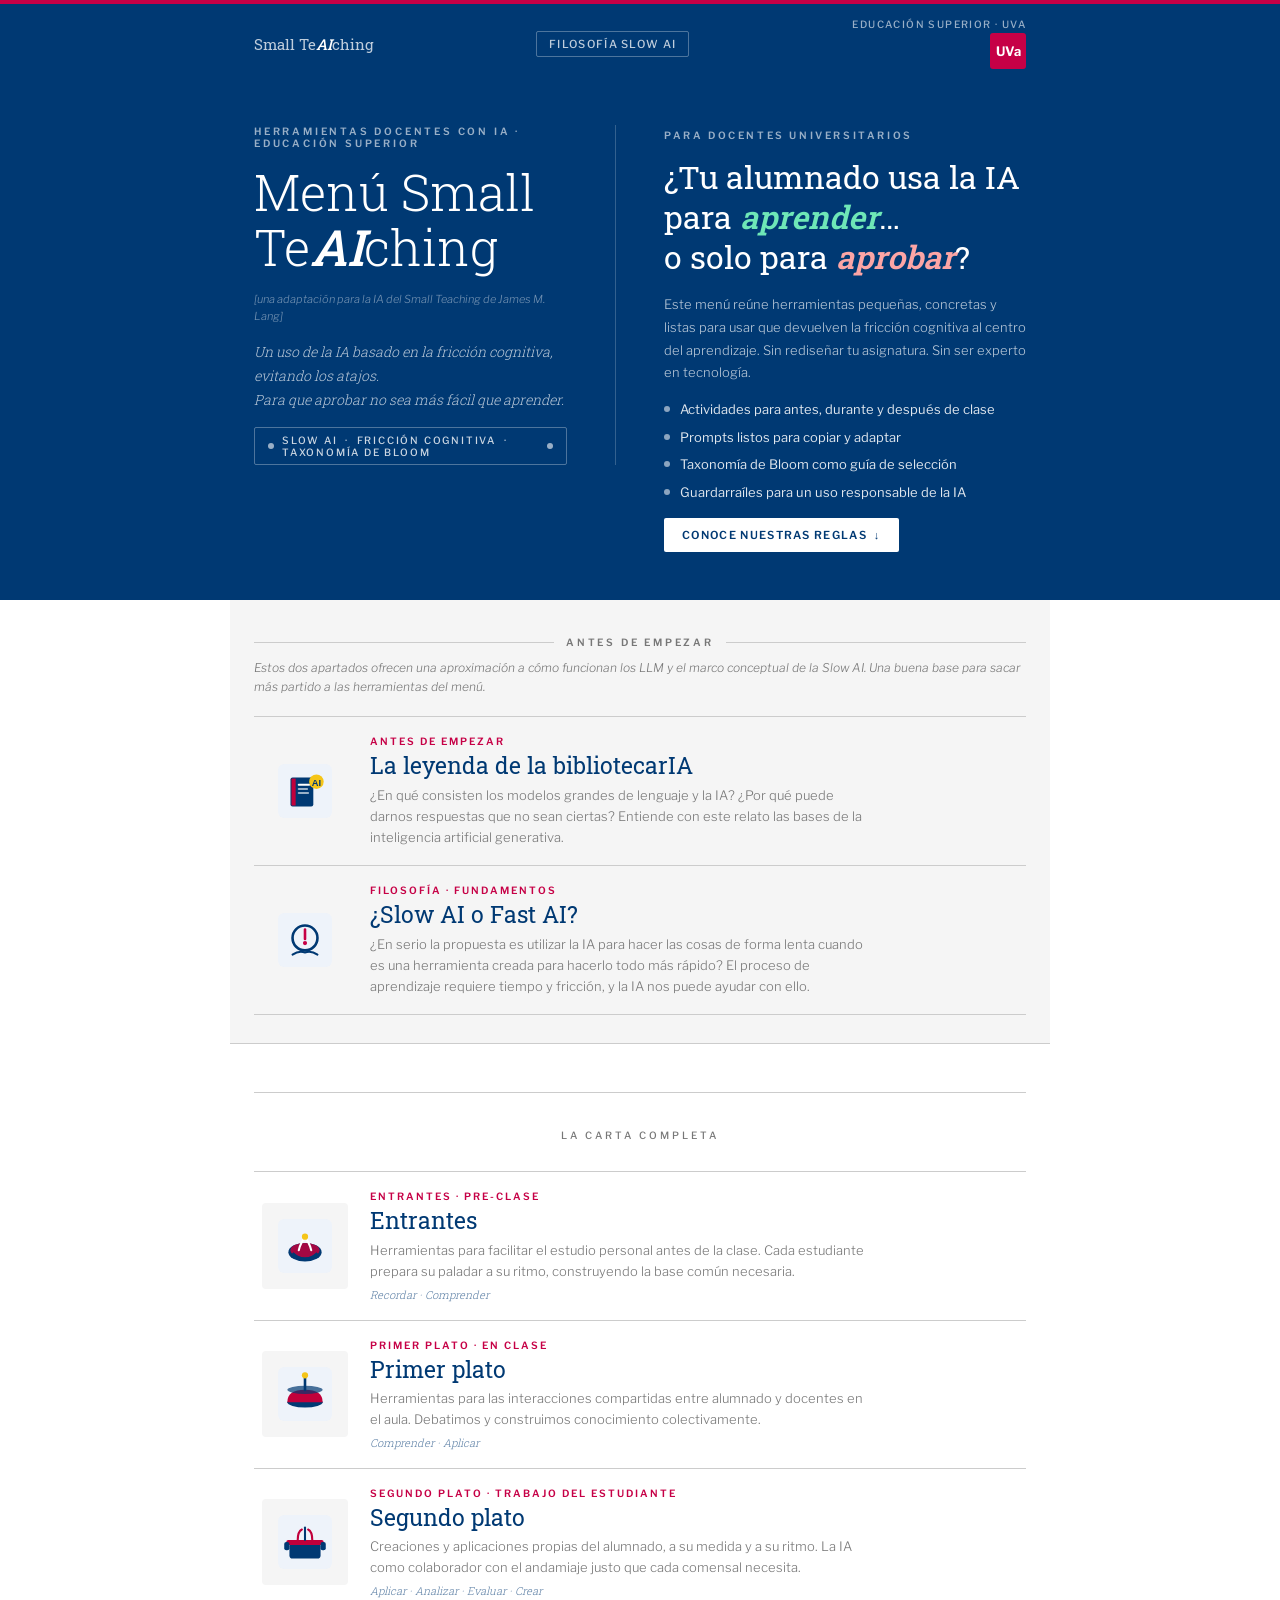
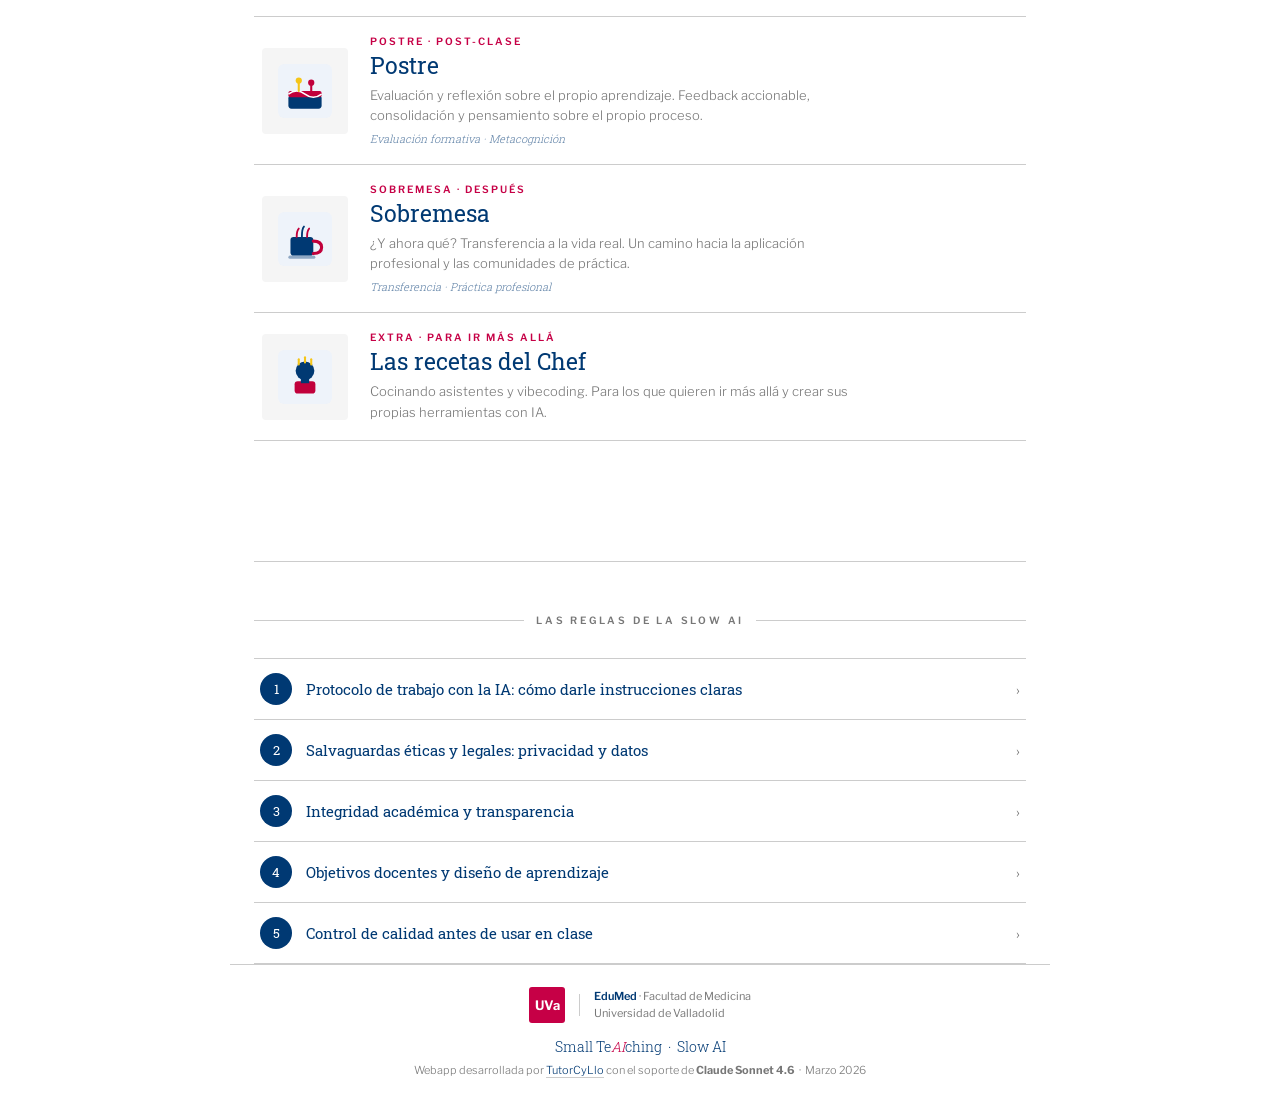
==== index.html @ 3a5ea76a "Update index.html" ====
<!DOCTYPE html>
<html lang="es">
<head>
  <meta charset="UTF-8" />
  <meta name="viewport" content="width=device-width, initial-scale=1.0" />
  <title>Small TeAIching — Menú</title>
  <link href="https://fonts.googleapis.com/css2?family=Libre+Franklin:ital,wght@0,300;0,400;0,500;0,600;1,300;1,400&family=Roboto+Slab:wght@300;400;500&display=swap" rel="stylesheet" />
  <style>
    *, *::before, *::after { box-sizing: border-box; margin: 0; padding: 0; }

    :root {
      --white:    #FFFFFF;
      --gray-lt:  #CCCCCC;
      --gray-mid: #777777;
      --gray-bg:  #F5F5F5;
      --red:      #c60046;
      --blue:     #003973;
      --divider:  #CCCCCC;
      --hover-bg: #EEF3FA;
    }

    html { scroll-behavior: smooth; }

    body {
      font-family: 'Libre Franklin', sans-serif;
      background: var(--white);
      color: var(--blue);
      min-height: 100vh;
      display: flex;
      flex-direction: column;
      align-items: center;
    }

    /* ════════════════════════════════════════
       SECCIÓN: ANTES DE EMPEZAR
    ════════════════════════════════════════ */
    .intro-section {
      width: 100%;
      max-width: 820px;
      padding: 36px 24px 28px;
      background: var(--gray-bg);
      border-bottom: 1px solid var(--divider);
    }
    .intro-header {
      display: flex;
      align-items: center;
      gap: 12px;
      margin-bottom: 10px;
    }
    .intro-desc {
      font-size: 12px;
      font-weight: 300;
      color: var(--gray-mid);
      line-height: 1.6;
      margin-bottom: 20px;
      font-style: italic;
    }
    .intro-list .menu-item { background: transparent; }
    .intro-list .menu-link:hover { background: rgba(0,57,115,0.06); }

    /* ── TOP BAR ── */
    .top-bar {
      width: 100%;
      height: 4px;
      background: var(--red);
    }

    /* ── NAVBAR sobre fondo azul ── */
    .navbar {
      width: 100%;
      background: var(--blue);
      display: flex;
      justify-content: center;
      position: sticky;
      top: 0;
      z-index: 100;
    }
    .navbar-inner {
      width: 100%;
      max-width: 820px;
      padding: 14px 24px 12px;
      display: flex;
      align-items: center;
      justify-content: space-between;
    }
    .nav-title {
      font-family: 'Roboto Slab', serif;
      font-size: 15px;
      font-weight: 400;
      color: rgba(255,255,255,0.75);
    }
    .nav-title em { font-style: italic; color: var(--white); font-weight: 500; }
    .nav-subtitle {
      display: block;
      font-size: 9px;
      font-weight: 300;
      font-style: italic;
      letter-spacing: 0.04em;
      color: rgba(255,255,255,0.45);
      margin-top: 2px;
      text-transform: none;
    }
    @media (max-width: 600px) { .nav-subtitle { display: none; } }
    .nav-right {
      display: flex;
      flex-direction: column;
      align-items: flex-end;
      gap: 3px;
    }
    .nav-faculty {
      font-size: 10px;
      font-weight: 500;
      letter-spacing: 0.14em;
      text-transform: uppercase;
      color: rgba(255,255,255,0.6);
    }
    .nav-slowai {
      font-size: 11px;
      font-weight: 500;
      letter-spacing: 0.12em;
      text-transform: uppercase;
      color: rgba(255,255,255,0.75);
      text-decoration: none;
      border: 1px solid rgba(255,255,255,0.3);
      border-radius: 2px;
      padding: 5px 12px;
      transition: background 0.18s, color 0.18s;
      white-space: nowrap;
    }
    .nav-slowai:hover { background: var(--red); color: var(--white); border-color: var(--red); }
    @media (max-width: 480px) {
      .nav-slowai {
        font-size: 9px;
        padding: 4px 8px;
        letter-spacing: 0.06em;
      }
      .nav-faculty { display: none; }
    }
    .uva-pill {
      background: var(--red);
      color: var(--white);
      font-family: 'Libre Franklin', sans-serif;
      font-size: 13px;
      font-weight: 700;
      width: 36px;
      height: 36px;
      border-radius: 3px;
      display: flex;
      align-items: center;
      justify-content: center;
      flex-shrink: 0;
    }

    /* Escudo de la facultad bajo el badge */
    .hero-escudo {
      width: 160px;
      height: auto;
      display: block;
      border-radius: 3px;
      opacity: 0.92;
      margin: 0 auto;
    }

    /* ════════════════════════════════════════
       HERO — cabecera azul, dos columnas de texto
    ════════════════════════════════════════ */
    .hero-wrap {
      width: 100%;
      background: var(--blue);
      display: flex;
      justify-content: center;
      padding-bottom: 48px;
    }
    .hero-inner {
      width: 100%;
      max-width: 820px;
      padding: 44px 24px 0;
      display: grid;
      grid-template-columns: 1fr 1fr;
      gap: 48px;
      align-items: start;
    }

    /* Columna izquierda: título */
    .hero-title-col {
      display: flex;
      flex-direction: column;
      gap: 16px;
      border-right: 1px solid rgba(255,255,255,0.2);
      padding-right: 48px;
    }
    .hero-eyebrow {
      font-size: 10px;
      font-weight: 600;
      letter-spacing: 0.28em;
      text-transform: uppercase;
      color: rgba(255,255,255,0.6);
    }
    h1 {
      font-family: 'Roboto Slab', serif;
      font-size: clamp(30px, 5.5vw, 50px);
      font-weight: 300;
      line-height: 1.1;
      color: var(--white);
    }
    h1 em { font-style: italic; font-weight: 500; }
    .hero-subtitle {
      font-family: 'Libre Franklin', sans-serif;
      font-size: 11px;
      font-weight: 300;
      font-style: italic;
      color: rgba(255,255,255,0.45);
      line-height: 1.5;
    }
    .hero-tagline {
      font-family: 'Roboto Slab', serif;
      font-size: 14px;
      font-weight: 300;
      font-style: italic;
      color: rgba(255,255,255,0.72);
      line-height: 1.7;
    }
    .hero-badge {
      display: inline-flex;
      align-items: center;
      gap: 8px;
      border: 1px solid rgba(255,255,255,0.3);
      border-radius: 2px;
      padding: 6px 13px;
      align-self: flex-start;
    }
    .hero-badge span {
      font-size: 10px;
      font-weight: 500;
      letter-spacing: 0.18em;
      text-transform: uppercase;
      color: rgba(255,255,255,0.8);
    }
    .dot-w { width: 6px; height: 6px; border-radius: 50%; background: rgba(255,255,255,0.6); flex-shrink: 0; }

    /* Columna derecha: gancho docente */
    .hero-hook {
      display: flex;
      flex-direction: column;
      gap: 16px;
      padding-top: 4px;
    }
    .hook-kicker {
      font-size: 10px;
      font-weight: 600;
      letter-spacing: 0.26em;
      text-transform: uppercase;
      color: rgba(255,255,255,0.6);
    }
    .hook-headline {
      font-family: 'Roboto Slab', serif;
      font-size: clamp(22px, 3.2vw, 32px);
      font-weight: 400;
      line-height: 1.25;
      color: var(--white);
    }
    .hook-headline em { font-style: italic; opacity: 0.8; }

    /* Resaltados en la pregunta gancho */
    .hl-green {
      background: none;
      color: #6EE7B7;
      font-weight: 600;
      font-style: italic;
    }
    .hl-red {
      background: none;
      color: #FCA5A5;
      font-weight: 600;
      font-style: italic;
    }

    /* Escudo sobre fondo blanco */
    .escudo-box {
      display: flex;
      align-items: center;
      justify-content: center;
      background: var(--white);
      border-radius: 6px;
      padding: 16px;
      align-self: center;
    }
    .hook-body {
      font-size: 13px;
      font-weight: 300;
      line-height: 1.75;
      color: rgba(255,255,255,0.72);
    }
    .hook-bullets {
      list-style: none;
      display: flex;
      flex-direction: column;
      gap: 8px;
    }
    .hook-bullets li {
      display: flex;
      align-items: flex-start;
      gap: 10px;
      font-size: 13px;
      font-weight: 400;
      color: rgba(255,255,255,0.88);
      line-height: 1.5;
    }
    .hook-bullets li::before {
      content: '';
      width: 6px; height: 6px;
      border-radius: 50%;
      background: rgba(255,255,255,0.55);
      flex-shrink: 0;
      margin-top: 6px;
    }
    .hook-cta {
      display: inline-flex;
      align-items: center;
      gap: 8px;
      font-size: 11px;
      font-weight: 600;
      letter-spacing: 0.12em;
      text-transform: uppercase;
      color: var(--blue);
      background: var(--white);
      padding: 10px 18px;
      border-radius: 2px;
      text-decoration: none;
      align-self: flex-start;
      transition: background 0.18s, color 0.18s;
    }
    .hook-cta:hover { background: var(--red); color: var(--white); }

    /* ══════════════════════════════════════════
       SECCIÓN: REGLAS DE LA SLOW AI
    ══════════════════════════════════════════ */
    .rules-section {
      width: 100%;
      max-width: 820px;
      padding: 52px 24px 0;
    }

    .rules-header {
      display: flex;
      align-items: center;
      gap: 12px;
      margin-bottom: 32px;
    }
    .rules-header-line {
      flex: 1;
      height: 1px;
      background: var(--divider);
    }
    .rules-header-label {
      font-size: 10px;
      font-weight: 600;
      letter-spacing: 0.28em;
      text-transform: uppercase;
      color: var(--gray-mid);
      white-space: nowrap;
    }

    /* Layout: acordeón ancho completo, sin imagen */
    .rules-body {
      width: 100%;
    }

    /* Acordeón de reglas */
    .rules-list {
      display: flex;
      flex-direction: column;
      gap: 0;
    }

    .rule-item {
      border-top: 1px solid var(--divider);
    }
    .rule-item:last-child { border-bottom: 1px solid var(--divider); }

    .rule-toggle {
      display: grid;
      grid-template-columns: 32px 1fr 20px;
      gap: 14px;
      align-items: center;
      padding: 14px 6px;
      cursor: pointer;
      list-style: none;
      user-select: none;
    }
    .rule-toggle::-webkit-details-marker { display: none; }
    .rule-toggle::marker { display: none; }

    details[open] .rule-toggle { padding-bottom: 8px; }
    details[open] .rule-num { background: var(--red); color: var(--white); }
    details[open] .rule-chevron { transform: rotate(90deg); color: var(--red); }

    .rule-num {
      width: 32px; height: 32px;
      border-radius: 50%;
      background: var(--blue);
      color: var(--white);
      font-family: 'Roboto Slab', serif;
      font-size: 13px;
      font-weight: 400;
      display: flex;
      align-items: center;
      justify-content: center;
      flex-shrink: 0;
      transition: background 0.18s;
    }
    .rule-title {
      font-family: 'Roboto Slab', serif;
      font-size: 15px;
      font-weight: 400;
      color: var(--blue);
      line-height: 1.3;
    }
    .rule-chevron {
      font-size: 14px;
      color: var(--gray-mid);
      transition: transform 0.2s, color 0.18s;
      justify-self: end;
    }

    .rule-body {
      padding: 0 6px 16px 46px;
    }
    .rule-body ul {
      list-style: none;
      display: flex;
      flex-direction: column;
      gap: 8px;
    }
    .rule-body ul li {
      display: flex;
      align-items: flex-start;
      gap: 9px;
      font-size: 13px;
      font-weight: 300;
      color: var(--gray-mid);
      line-height: 1.6;
    }
    .rule-body ul li::before {
      content: '';
      width: 5px; height: 5px;
      border-radius: 50%;
      background: var(--red);
      flex-shrink: 0;
      margin-top: 7px;
    }
    .rule-body strong {
      color: var(--blue);
      font-weight: 500;
    }

    /* ══════════════════════════════════════════
       CARTA
    ══════════════════════════════════════════ */
    .section-divider {
      width: 100%;
      max-width: 820px;
      padding: 0 24px;
      margin-top: 48px;
    }
    .section-divider hr { border: none; border-top: 1px solid var(--divider); }

    .menu-section {
      width: 100%;
      max-width: 820px;
      padding: 36px 24px 72px;
    }
    .section-label {
      font-size: 10px;
      font-weight: 500;
      letter-spacing: 0.30em;
      text-transform: uppercase;
      color: var(--gray-mid);
      text-align: center;
      margin-bottom: 30px;
    }

    .menu-list { list-style: none; }
    .menu-item { border-top: 1px solid var(--divider); }
    .menu-item:last-child { border-bottom: 1px solid var(--divider); }

    .menu-link {
      display: grid;
      grid-template-columns: 86px 1fr 24px;
      gap: 22px;
      align-items: center;
      padding: 18px 8px;
      text-decoration: none;
      color: inherit;
      transition: background 0.18s;
      border-radius: 2px;
    }
    .menu-link:hover { background: var(--hover-bg); }
    .menu-link:hover .item-title { color: var(--red); }
    .menu-link:hover .item-arrow { opacity: 1; transform: translateX(4px); }

    .item-thumb-wrap {
      width: 86px; height: 86px;
      border-radius: 4px;
      overflow: hidden;
      background: var(--gray-bg);
      flex-shrink: 0;
      display: flex;
      align-items: center;
      justify-content: center;
      position: relative;
    }
    .item-thumb {
      width: 100%; height: 100%;
      object-fit: cover;
      display: block;
      position: absolute; top: 0; left: 0;
    }
    .item-icon { width: 54px; height: 54px; display: none; flex-shrink: 0; }
    .item-icon.visible { display: block; }

    .item-body { display: flex; flex-direction: column; gap: 5px; }
    .item-course {
      font-size: 10px; font-weight: 600;
      letter-spacing: 0.20em; text-transform: uppercase;
      color: var(--red);
    }
    .item-title {
      font-family: 'Roboto Slab', serif;
      font-size: clamp(17px, 2.8vw, 23px);
      font-weight: 400; line-height: 1.2;
      color: var(--blue);
      transition: color 0.18s;
    }
    .item-desc {
      font-size: 13px; font-weight: 300;
      color: var(--gray-mid);
      line-height: 1.6; max-width: 500px;
    }
    .item-bloom {
      font-family: 'Roboto Slab', serif;
      font-size: 11px; font-weight: 300;
      font-style: italic;
      color: var(--blue); opacity: 0.65;
    }
    .item-arrow {
      font-size: 18px; color: var(--red);
      opacity: 0;
      transition: opacity 0.18s, transform 0.18s;
      justify-self: end;
    }

    /* Ítems pendientes de construir */
    .menu-link--soon {
      cursor: default;
      opacity: 0.5;
    }
    .menu-link--soon:hover { background: transparent; }
    .menu-link--soon:hover .item-title { color: var(--blue); }
    .menu-link--soon:hover .item-arrow { opacity: 0; transform: none; }
    .menu-link--soon .item-course::after {
      content: ' · Próximamente';
      font-style: italic;
      opacity: 0.7;
    }

    /* ── FOOTER ── */
    footer {
      width: 100%;
      max-width: 820px;
      padding: 22px 24px 36px;
      text-align: center;
      border-top: 1px solid var(--divider);
    }
    .footer-logos {
      display: flex; align-items: center;
      justify-content: center;
      gap: 14px; margin-bottom: 14px; flex-wrap: wrap;
    }
    .footer-uva-pill {
      background: var(--red); color: var(--white);
      font-family: 'Libre Franklin', sans-serif;
      font-size: 13px; font-weight: 700;
      width: 36px; height: 36px;
      border-radius: 3px;
      display: flex; align-items: center; justify-content: center;
      flex-shrink: 0;
    }
    .footer-vline { width: 1px; height: 22px; background: var(--gray-lt); }
    .footer-inst { display: flex; flex-direction: column; align-items: flex-start; gap: 1px; }
    .footer-inst span { font-size: 11px; font-weight: 400; color: var(--gray-mid); line-height: 1.45; }
    .footer-inst strong { font-weight: 600; color: var(--blue); }
    .footer-project {
      font-family: 'Roboto Slab', serif;
      font-size: 14px; font-weight: 300; color: var(--blue);
      margin-bottom: 6px;
    }
    .footer-project em { font-style: italic; color: var(--red); }
    .footer-credit {
      font-size: 11px; color: var(--gray-mid);
      font-weight: 300; line-height: 1.6;
    }
    .footer-credit a { color: var(--blue); text-decoration: none; border-bottom: 1px solid var(--gray-lt); }
    .footer-credit a:hover { border-color: var(--red); color: var(--red); }

    /* ── ANIMATIONS ── */
    @keyframes fadeUp {
      from { opacity: 0; transform: translateY(14px); }
      to   { opacity: 1; transform: translateY(0); }
    }
    .navbar        { animation: fadeUp 0.5s ease both; }
    .hero-wrap     { animation: fadeUp 0.6s 0.07s ease both; }
    .rules-section { animation: fadeUp 0.6s 0.13s ease both; }
    .menu-section  { animation: fadeUp 0.6s 0.18s ease both; }
    .menu-item { opacity: 0; animation: fadeUp 0.45s ease both; }
    .menu-item:nth-child(1) { animation-delay: 0.22s; }
    .menu-item:nth-child(2) { animation-delay: 0.30s; }
    .menu-item:nth-child(3) { animation-delay: 0.38s; }
    .menu-item:nth-child(4) { animation-delay: 0.46s; }
    .menu-item:nth-child(5) { animation-delay: 0.54s; }
    .menu-item:nth-child(6) { animation-delay: 0.62s; }

    .rule-intro {
      font-size: 13px;
      font-weight: 300;
      color: var(--gray-mid);
      line-height: 1.65;
      margin-bottom: 16px;
    }

    /* Lista de ejemplos con 3 líneas por item */
    .rule-examples-wrap {
      overflow-x: auto;
      -webkit-overflow-scrolling: touch;
      margin-bottom: 14px;
      border: 1px solid var(--divider);
      border-radius: 4px;
    }
    .rule-examples {
      list-style: none;
      display: flex;
      flex-direction: column;
      gap: 0;
      min-width: 480px;
    }
    .rule-examples li {
      display: grid;
      grid-template-columns: 130px 1fr;
      grid-template-rows: auto auto;
      gap: 2px 12px;
      padding: 11px 14px;
      border-bottom: 1px solid var(--divider);
      background: var(--white);
    }
    .rule-examples li::before { display: none; }
    .rule-examples li:last-child { border-bottom: none; }
    .rule-examples li:nth-child(odd) { background: var(--gray-bg); }
    .re-label {
      grid-column: 1;
      grid-row: 1;
      font-size: 11px;
      font-weight: 700;
      letter-spacing: 0.1em;
      text-transform: uppercase;
      color: var(--blue);
      align-self: start;
      padding-top: 1px;
    }
    .re-desc {
      grid-column: 2;
      grid-row: 1;
      font-size: 13px;
      font-weight: 400;
      color: var(--blue);
      line-height: 1.5;
    }
    .re-ex {
      grid-column: 2;
      grid-row: 2;
      font-size: 12px;
      font-weight: 300;
      color: var(--gray-mid);
      line-height: 1.55;
    }
    .re-ex em { font-style: italic; color: var(--blue); opacity: 0.75; }

    .rule-tip {
      font-size: 13px;
      font-weight: 300;
      color: var(--blue);
      line-height: 1.65;
      background: #EEF3FA;
      border-left: 3px solid var(--blue);
      padding: 10px 14px;
      border-radius: 0 3px 3px 0;
      margin-bottom: 14px;
    }

    /* Nota experta — caja con enlace */
    .rule-note-link {
      display: flex;
      align-items: center;
      gap: 12px;
      margin-top: 14px;
      padding: 12px 16px;
      background: #FFF8E7;
      border: 1px solid #F5C518;
      border-left: 4px solid #F5C518;
      border-radius: 0 4px 4px 0;
      text-decoration: none;
      cursor: pointer;
      transition: background 0.18s;
    }
    .rule-note-link:hover { background: #FFF3CC; }
    .rule-note-icon { font-size: 20px; flex-shrink: 0; }
    .rule-note-text {
      display: flex;
      flex-direction: column;
      gap: 2px;
      flex: 1;
    }
    .rule-note-label {
      font-size: 10px;
      font-weight: 700;
      letter-spacing: 0.14em;
      text-transform: uppercase;
      color: #996600;
    }
    .rule-note-text span:not(.rule-note-label) {
      font-size: 13px;
      font-weight: 400;
      color: var(--blue);
      line-height: 1.5;
    }
    .rule-note-arrow {
      font-size: 16px;
      color: #996600;
      flex-shrink: 0;
    }

    /* ── RESPONSIVE — todos los dispositivos ── */
    @media (max-width: 900px) {
      .hero-inner { gap: 32px; }
    }
    @media (max-width: 700px) {
      .hero-inner { grid-template-columns: 1fr; gap: 28px; }
      .hero-title-col { border-right: none; padding-right: 0; border-bottom: 1px solid rgba(255,255,255,0.2); padding-bottom: 28px; }
      .hero-escudo { width: 60px; }
      h1 { font-size: clamp(26px, 7vw, 36px); }
    }
    @media (max-width: 500px) {
      .navbar-inner { padding: 12px 16px 10px; }
      .hero-inner { padding: 28px 16px 0; }
      .menu-section { padding: 24px 16px 48px; }
      .rules-section { padding: 36px 16px 0; }
      .menu-link { grid-template-columns: 60px 1fr 16px; gap: 12px; padding: 14px 4px; }
      .item-thumb-wrap { width: 60px; height: 60px; }
      .item-title { font-size: 16px; }
      .rule-examples li { grid-template-columns: 1fr; }
      .re-label { grid-column: 1; grid-row: auto; }
      .re-desc { grid-column: 1; grid-row: auto; }
      .re-ex   { grid-column: 1; grid-row: auto; }
    }
  </style>
</head>
<body>

<div class="top-bar"></div>

<!-- ── NAVBAR ── -->
<nav class="navbar">
  <div class="navbar-inner">
    <a class="nav-title" href="https://tutorcyllo.github.io/smallteaiching/" style="text-decoration:none;">Small Te<em>AI</em>ching</a>
    <a class="nav-slowai" href="https://tutorcyllo.github.io/smallteaiching/slowai/">Filosofía Slow AI</a>
    <div class="nav-right">
      <span class="nav-faculty">Educación Superior · UVa</span>
      <span class="uva-pill">UVa</span>
    </div>
  </div>
</nav>

<!-- ════════════════════════
     HERO — cabecera roja
════════════════════════ -->
<section class="hero-wrap">
  <div class="hero-inner">

    <!-- Columna izquierda: título y tagline -->
    <div class="hero-title-col">
      <span class="hero-eyebrow">Herramientas docentes con IA · Educación Superior</span>
      <h1>Menú Small Te<em>AI</em>ching</h1>
      <p class="hero-subtitle">[una adaptación para la IA del Small Teaching de James M. Lang]</p>
      <p class="hero-tagline">
        Un uso de la IA basado en la fricción cognitiva, evitando los atajos.<br>
        Para que aprobar no sea más fácil que aprender.
      </p>
      <div class="hero-badge">
        <div class="dot-w"></div>
        <span>Slow AI &nbsp;·&nbsp; Fricción cognitiva &nbsp;·&nbsp; Taxonomía de Bloom</span>
        <div class="dot-w"></div>
      </div>
    </div>

    <!-- Columna derecha: gancho docente -->
    <div class="hero-hook">
      <span class="hook-kicker">Para docentes universitarios</span>
      <p class="hook-headline">
        ¿Tu alumnado usa la IA<br>para <mark class="hl-green">aprender</mark>…<br>o solo para <mark class="hl-red">aprobar</mark>?
      </p>
      <p class="hook-body">
        Este menú reúne herramientas pequeñas, concretas y listas para usar
        que devuelven la fricción cognitiva al centro del aprendizaje.
        Sin rediseñar tu asignatura. Sin ser experto en tecnología.
      </p>
      <ul class="hook-bullets">
        <li>Actividades para antes, durante y después de clase</li>
        <li>Prompts listos para copiar y adaptar</li>
        <li>Taxonomía de Bloom como guía de selección</li>
        <li>Guardarraíles para un uso responsable de la IA</li>
      </ul>
      <a class="hook-cta" href="#reglas">Conoce nuestras reglas &nbsp;↓</a>
    </div>

  </div>
</section>

<!-- ════════════════════════
     ANTES DE EMPEZAR
════════════════════════ -->
<section class="intro-section">
  <div class="intro-header">
    <div class="rules-header-line"></div>
    <span class="rules-header-label">Antes de empezar</span>
    <div class="rules-header-line"></div>
  </div>
  <p class="intro-desc">Estos dos apartados ofrecen una aproximación a cómo funcionan los LLM y el marco conceptual de la Slow AI. Una buena base para sacar más partido a las herramientas del menú.</p>
  <ul class="menu-list intro-list" role="list">

    <li class="menu-item">
      <a class="menu-link" href="https://tutorcyllo.github.io/smallteaiching/bibliotecaria/">
        <div class="item-thumb-wrap">
          <img class="item-thumb" data-src="https://raw.githubusercontent.com/Tutorcyllo/smallteaiching/main/images/bibliotecaria.avif" alt="La bibliotecarIA" />
          <svg class="item-icon" viewBox="0 0 52 52" fill="none" xmlns="http://www.w3.org/2000/svg">
            <rect width="52" height="52" rx="6" fill="#EEF3FA"/>
            <rect x="12" y="13" width="22" height="28" rx="2" fill="#003973"/>
            <rect x="13" y="14" width="4" height="26" fill="#C1003B"/>
            <rect x="19" y="19" width="12" height="2" rx="1" fill="white"/>
            <rect x="19" y="23" width="10" height="2" rx="1" fill="white" opacity="0.6"/>
            <rect x="19" y="27" width="11" height="2" rx="1" fill="white" opacity="0.6"/>
            <circle cx="37" cy="17" r="7" fill="#F5C518"/>
            <text x="37" y="21" font-size="9" text-anchor="middle" fill="#003973" font-weight="bold" font-family="sans-serif">AI</text>
          </svg>
        </div>
        <div class="item-body">
          <span class="item-course">Antes de empezar</span>
          <span class="item-title">La leyenda de la bibliotecarIA</span>
          <span class="item-desc">¿En qué consisten los modelos grandes de lenguaje y la IA? ¿Por qué puede darnos respuestas que no sean ciertas? Entiende con este relato las bases de la inteligencia artificial generativa.</span>
        </div>
        <span class="item-arrow">→</span>
      </a>
    </li>

    <li class="menu-item">
      <a class="menu-link" href="https://tutorcyllo.github.io/smallteaiching/slowai/">
        <div class="item-thumb-wrap">
          <img class="item-thumb" data-src="https://raw.githubusercontent.com/Tutorcyllo/smallteaiching/main/images/slowai.avif" alt="Filosofía Slow AI"/>
          <svg class="item-icon" viewBox="0 0 52 52" fill="none" xmlns="http://www.w3.org/2000/svg">
            <rect width="52" height="52" rx="6" fill="#EEF3FA"/>
            <circle cx="26" cy="24" r="12" stroke="#003973" stroke-width="2.5" fill="none"/>
            <line x1="26" y1="16" x2="26" y2="25" stroke="#c60046" stroke-width="2.5" stroke-linecap="round"/>
            <circle cx="26" cy="29" r="2" fill="#c60046"/>
            <path d="M14 40 Q20 36 26 38 Q32 36 38 40" stroke="#003973" stroke-width="2" fill="none" stroke-linecap="round"/>
          </svg>
        </div>
        <div class="item-body">
          <span class="item-course">Filosofía · Fundamentos</span>
          <span class="item-title">¿Slow AI o Fast AI?</span>
          <span class="item-desc">¿En serio la propuesta es utilizar la IA para hacer las cosas de forma lenta cuando es una herramienta creada para hacerlo todo más rápido? El proceso de aprendizaje requiere tiempo y fricción, y la IA nos puede ayudar con ello.</span>
        </div>
        <span class="item-arrow">→</span>
      </a>
    </li>

  </ul>
</section>

<div class="section-divider"><hr /></div>

<!-- ════════════════════════
     CARTA
════════════════════════ -->
<main class="menu-section" id="carta">
  <p class="section-label">La carta completa</p>
  <ul class="menu-list" role="list">

    <li class="menu-item">
      <a class="menu-link" href="https://tutorcyllo.github.io/smallteaiching/entrantes/">
        <div class="item-thumb-wrap">
          <img class="item-thumb" data-src="https://raw.githubusercontent.com/Tutorcyllo/smallteaiching/main/images/entrantes.avif" alt="Entrantes"/>
          <svg class="item-icon" viewBox="0 0 52 52" fill="none" xmlns="http://www.w3.org/2000/svg">
            <rect width="52" height="52" rx="6" fill="#EEF3FA"/>
            <ellipse cx="26" cy="32" rx="16" ry="9" fill="#003973"/>
            <ellipse cx="26" cy="30" rx="14" ry="7" fill="#C1003B" opacity="0.85"/>
            <path d="M20 30 Q22 22 26 18 Q30 22 32 30" stroke="white" stroke-width="2" fill="none" stroke-linecap="round"/>
            <circle cx="26" cy="17" r="3" fill="#F5C518"/>
            <path d="M14 33 Q26 44 38 33" stroke="#003973" stroke-width="2.5" fill="none"/>
          </svg>
        </div>
        <div class="item-body">
          <span class="item-course">Entrantes · Pre-clase</span>
          <span class="item-title">Entrantes</span>
          <span class="item-desc">Herramientas para facilitar el estudio personal antes de la clase. Cada estudiante prepara su paladar a su ritmo, construyendo la base común necesaria.</span>
          <span class="item-bloom">Recordar · Comprender</span>
        </div>
        <span class="item-arrow">→</span>
      </a>
    </li>

    <li class="menu-item">
      <a class="menu-link" href="https://tutorcyllo.github.io/smallteaiching/primer_plato/">
        <div class="item-thumb-wrap">
          <img class="item-thumb" data-src="https://raw.githubusercontent.com/Tutorcyllo/smallteaiching/main/images/primer_plato.avif" alt="Primer plato"/>
          <svg class="item-icon" viewBox="0 0 52 52" fill="none" xmlns="http://www.w3.org/2000/svg">
            <rect width="52" height="52" rx="6" fill="#EEF3FA"/>
            <ellipse cx="26" cy="34" rx="17" ry="5" fill="#003973"/>
            <path d="M9 34 Q9 22 26 22 Q43 22 43 34Z" fill="#C1003B"/>
            <ellipse cx="26" cy="22" rx="17" ry="4" fill="#003973" opacity="0.7"/>
            <line x1="26" y1="8" x2="26" y2="22" stroke="#003973" stroke-width="2.5" stroke-linecap="round"/>
            <circle cx="26" cy="8" r="3" fill="#F5C518"/>
          </svg>
        </div>
        <div class="item-body">
          <span class="item-course">Primer plato · En clase</span>
          <span class="item-title">Primer plato</span>
          <span class="item-desc">Herramientas para las interacciones compartidas entre alumnado y docentes en el aula. Debatimos y construimos conocimiento colectivamente.</span>
          <span class="item-bloom">Comprender · Aplicar</span>
        </div>
        <span class="item-arrow">→</span>
      </a>
    </li>

    <li class="menu-item">
      <a class="menu-link" href="https://tutorcyllo.github.io/smallteaiching/segundo_plato/">
        <div class="item-thumb-wrap">
          <img class="item-thumb" data-src="https://raw.githubusercontent.com/Tutorcyllo/smallteaiching/main/images/segundo_plato.avif" alt="Segundo plato"/>
          <svg class="item-icon" viewBox="0 0 52 52" fill="none" xmlns="http://www.w3.org/2000/svg">
            <rect width="52" height="52" rx="6" fill="#EEF3FA"/>
            <rect x="11" y="27" width="30" height="15" rx="3" fill="#003973"/>
            <rect x="8"  y="24" width="36" height="5"  rx="2" fill="#C1003B"/>
            <rect x="6"  y="26" width="5"  height="8"  rx="2" fill="#003973"/>
            <rect x="41" y="26" width="5"  height="8"  rx="2" fill="#003973"/>
            <path d="M19 24 Q19 16 23 14" stroke="#C1003B" stroke-width="2" fill="none" stroke-linecap="round"/>
            <path d="M26 24 Q26 14 26 12" stroke="#003973" stroke-width="2" fill="none" stroke-linecap="round"/>
            <path d="M33 24 Q33 16 29 14" stroke="#C1003B" stroke-width="2" fill="none" stroke-linecap="round"/>
          </svg>
        </div>
        <div class="item-body">
          <span class="item-course">Segundo plato · Trabajo del estudiante</span>
          <span class="item-title">Segundo plato</span>
          <span class="item-desc">Creaciones y aplicaciones propias del alumnado, a su medida y a su ritmo. La IA como colaborador con el andamiaje justo que cada comensal necesita.</span>
          <span class="item-bloom">Aplicar · Analizar · Evaluar · Crear</span>
        </div>
        <span class="item-arrow">→</span>
      </a>
    </li>

    <li class="menu-item">
      <a class="menu-link" href="https://tutorcyllo.github.io/smallteaiching/postre/">
        <div class="item-thumb-wrap">
          <img class="item-thumb" data-src="https://raw.githubusercontent.com/Tutorcyllo/smallteaiching/main/images/postre.avif" alt="Postre"/>
          <svg class="item-icon" viewBox="0 0 52 52" fill="none" xmlns="http://www.w3.org/2000/svg">
            <rect width="52" height="52" rx="6" fill="#EEF3FA"/>
            <rect x="10" y="30" width="32" height="13" rx="3" fill="#003973"/>
            <rect x="10" y="26" width="32" height="6"  rx="2" fill="#C1003B"/>
            <path d="M10 29 Q18 23 26 29 Q34 35 42 29" stroke="white" stroke-width="1.5" fill="none"/>
            <line x1="20" y1="26" x2="20" y2="18" stroke="#F5C518" stroke-width="2" stroke-linecap="round"/>
            <circle cx="20" cy="16" r="3" fill="#F5C518"/>
            <line x1="32" y1="26" x2="32" y2="20" stroke="#C1003B" stroke-width="2" stroke-linecap="round"/>
            <circle cx="32" cy="18" r="3" fill="#C1003B"/>
          </svg>
        </div>
        <div class="item-body">
          <span class="item-course">Postre · Post-clase</span>
          <span class="item-title">Postre</span>
          <span class="item-desc">Evaluación y reflexión sobre el propio aprendizaje. Feedback accionable, consolidación y pensamiento sobre el propio proceso.</span>
          <span class="item-bloom">Evaluación formativa · Metacognición</span>
        </div>
        <span class="item-arrow">→</span>
      </a>
    </li>

    <li class="menu-item">
      <a class="menu-link" href="https://tutorcyllo.github.io/smallteaiching/sobremesa/">
        <div class="item-thumb-wrap">
          <img class="item-thumb" data-src="https://raw.githubusercontent.com/Tutorcyllo/smallteaiching/main/images/sobremesa.avif" alt="Sobremesa"/>
          <svg class="item-icon" viewBox="0 0 52 52" fill="none" xmlns="http://www.w3.org/2000/svg">
            <rect width="52" height="52" rx="6" fill="#EEF3FA"/>
            <rect x="12" y="24" width="22" height="18" rx="3" fill="#003973"/>
            <path d="M34 28 Q42 28 42 34 Q42 40 34 40" stroke="#C1003B" stroke-width="3" fill="none" stroke-linecap="round"/>
            <rect x="10" y="42" width="26" height="3" rx="1.5" fill="#003973" opacity="0.4"/>
            <path d="M18 24 Q18 18 20 16" stroke="#C1003B" stroke-width="1.8" fill="none" stroke-linecap="round"/>
            <path d="M23 24 Q23 16 25 14" stroke="#003973" stroke-width="1.8" fill="none" stroke-linecap="round"/>
            <path d="M28 24 Q28 18 30 16" stroke="#C1003B" stroke-width="1.8" fill="none" stroke-linecap="round"/>
          </svg>
        </div>
        <div class="item-body">
          <span class="item-course">Sobremesa · Después</span>
          <span class="item-title">Sobremesa</span>
          <span class="item-desc">¿Y ahora qué? Transferencia a la vida real. Un camino hacia la aplicación profesional y las comunidades de práctica.</span>
          <span class="item-bloom">Transferencia · Práctica profesional</span>
        </div>
        <span class="item-arrow">→</span>
      </a>
    </li>

    <li class="menu-item">
      <a class="menu-link" href="https://tutorcyllo.github.io/smallteaiching/recetas/">
        <div class="item-thumb-wrap">
          <img class="item-thumb" data-src="https://raw.githubusercontent.com/Tutorcyllo/smallteaiching/main/images/recetas.avif" alt="Las recetas del Chef"/>
          <svg class="item-icon" viewBox="0 0 52 52" fill="none" xmlns="http://www.w3.org/2000/svg">
            <rect width="52" height="52" rx="6" fill="#EEF3FA"/>
            <circle cx="26" cy="20" r="9" fill="#003973"/>
            <rect x="16" y="30" width="20" height="12" rx="3" fill="#C1003B"/>
            <rect x="22" y="26" width="8" height="6" fill="#003973"/>
            <line x1="20" y1="9" x2="20" y2="14" stroke="#F5C518" stroke-width="2" stroke-linecap="round"/>
            <line x1="26" y1="7" x2="26" y2="12" stroke="#F5C518" stroke-width="2" stroke-linecap="round"/>
            <line x1="32" y1="9" x2="32" y2="14" stroke="#F5C518" stroke-width="2" stroke-linecap="round"/>
          </svg>
        </div>
        <div class="item-body">
          <span class="item-course">Extra · Para ir más allá</span>
          <span class="item-title">Las recetas del Chef</span>
          <span class="item-desc">Cocinando asistentes y vibecoding. Para los que quieren ir más allá y crear sus propias herramientas con IA.</span>
        </div>
        <span class="item-arrow">→</span>
      </a>
    </li>

  </ul>
</main>

<div class="section-divider"><hr /></div>

<!-- ════════════════════════
     REGLAS DE LA SLOW AI
════════════════════════ -->
<section class="rules-section" id="reglas">

  <div class="rules-header">
    <div class="rules-header-line"></div>
    <span class="rules-header-label">Las reglas de la Slow AI</span>
    <div class="rules-header-line"></div>
  </div>

  <div class="rules-body">

    <!-- Acordeón de las 5 reglas — ancho completo, sin imagen -->
    <div class="rules-list">

      <details class="rule-item">
        <summary class="rule-toggle">
          <span class="rule-num">1</span>
          <span class="rule-title">Protocolo de trabajo con la IA: cómo darle instrucciones claras</span>
          <span class="rule-chevron">›</span>
        </summary>
        <div class="rule-body">
          <p class="rule-intro">Cuando le pides algo a la IA, lo que escribes se llama <strong>prompt</strong>. Cuanto más claro sea, mejor será el resultado. Piénsalo como si le encargases una tarea a un becario muy capaz pero que no conoce tu asignatura. Un buen prompt tiene 6 ingredientes:</p>
          <div class="rule-examples-wrap"><ul class="rule-examples">
            <li>
              <span class="re-label">Rol</span>
              <span class="re-desc">Dile cómo debe comportarse.</span>
              <span class="re-ex">Ej: <em>"Actúa como un experto en didáctica universitaria"</em> o <em>"Eres un estudiante de 3.º de Medicina que estudia para el examen"</em></span>
            </li>
            <li>
              <span class="re-label">Contexto</span>
              <span class="re-desc">Explícale para quién es y qué asignatura.</span>
              <span class="re-ex">Ej: <em>"Es para alumnos de 2.º de Fisioterapia, tema de neuroanatomía, nivel introductorio"</em></span>
            </li>
            <li>
              <span class="re-label">Objetivo</span>
              <span class="re-desc">Di qué quieres conseguir.</span>
              <span class="re-ex">Ej: <em>"Quiero que los alumnos identifiquen los errores más frecuentes antes del examen"</em></span>
            </li>
            <li>
              <span class="re-label">Formato de salida</span>
              <span class="re-desc">Indica cómo quieres que te responda.</span>
              <span class="re-ex">Ej: <em>"En forma de tabla con 3 columnas"</em>, <em>"Como 5 preguntas tipo test con las 4 opciones"</em> o <em>"En un texto de máximo 200 palabras"</em></span>
            </li>
            <li>
              <span class="re-label">Restricciones</span>
              <span class="re-desc">Dile lo que NO debe hacer.</span>
              <span class="re-ex">Ej: <em>"No inventes datos ni cites artículos que no existan"</em>, <em>"No des la respuesta correcta, solo haz preguntas"</em>, <em>"No uses lenguaje técnico avanzado"</em></span>
            </li>
            <li>
              <span class="re-label">Criterios de calidad</span>
              <span class="re-desc">Describe qué sería una buena respuesta para ti.</span>
              <span class="re-ex">Ej: <em>"Las preguntas deben ser claras, con una sola respuesta correcta y un razonamiento de por qué las otras son incorrectas"</em></span>
            </li>
          </ul></div>
          <p class="rule-tip">💡 <strong>Consejo:</strong> No tienes que usar los 6 siempre. Empieza con 3 (qué quieres, para quién y en qué formato) y ya es mucho mejor que escribir solo "hazme un examen de anatomía".</p>
          <div class="rule-examples-wrap"><ul class="rule-examples">
            <li>
              <span class="re-label">Itera</span>
              <span class="re-desc">Trata la respuesta como un borrador. Revísala y pide ajustes concretos.</span>
              <span class="re-ex">Ej: <em>"más breve"</em>, <em>"sin inventar datos"</em>, <em>"solo preguntas"</em>, <em>"más ejemplos clínicos"</em></span>
            </li>
            <li>
              <span class="re-label">Mejora el prompt</span>
              <span class="re-desc">Antes de lanzar tu instrucción, pídele a la propia IA que la mejore.</span>
              <span class="re-ex">Ej: <em>"¿Cómo mejorarías esta instrucción para que el resultado sea más útil?"</em></span>
            </li>
          </ul></div>
          <div class="rule-note-link" role="button" tabindex="0"
               onclick="descargarPDF('https://raw.githubusercontent.com/Tutorcyllo/smallteaiching/main/assests/pdfs/ClaudevsChatGPT.pdf', 'ClaudevsChatGPT.pdf', this)">
            <span class="rule-note-icon">📄</span>
            <span class="rule-note-text">
              <span class="rule-note-label">Nota experta</span>
              No todos los LLM responden igual a las instrucciones. La comparación de ChatGPT y Claude.
            </span>
            <span class="rule-note-arrow item-arrow">⬇</span>
          </div>
        </div>
      </details>

      <details class="rule-item">
        <summary class="rule-toggle">
          <span class="rule-num">2</span>
          <span class="rule-title">Salvaguardas éticas y legales: privacidad y datos</span>
          <span class="rule-chevron">›</span>
        </summary>
        <div class="rule-body">
          <p class="rule-intro">La IA procesa todo lo que le escribes. Antes de usarla con materiales de clase, ten en cuenta estas reglas básicas:</p>
          <div class="rule-examples-wrap"><ul class="rule-examples">
            <li>
              <span class="re-label">Datos personales</span>
              <span class="re-desc">No incluyas nombres, notas ni información identificable de alumnos.</span>
              <span class="re-ex">❌ <em>"Aquí tienes el examen de Ana García, con nota 4,2…"</em><br>✅ <em>"Aquí tienes una respuesta de examen anónima…"</em></span>
            </li>
            <li>
              <span class="re-label">Anonimizar</span>
              <span class="re-desc">Si subes trabajos o respuestas del alumnado, quita los nombres primero.</span>
              <span class="re-ex">Ej: Usa "Alumno A" o simplemente borra el nombre antes de pegar el texto en la IA.</span>
            </li>
            <li>
              <span class="re-label">Herramientas</span>
              <span class="re-desc">Prioriza siempre las herramientas que ofrece tu universidad.</span>
              <span class="re-ex">Ej: El Copilot institucional de tu universidad tiene garantías de privacidad que los servicios gratuitos pueden no tener.</span>
            </li>
          </ul></div>
        </div>
      </details>

      <details class="rule-item">
        <summary class="rule-toggle">
          <span class="rule-num">3</span>
          <span class="rule-title">Integridad académica y transparencia</span>
          <span class="rule-chevron">›</span>
        </summary>
        <div class="rule-body">
          <p class="rule-intro">Usar la IA no es hacer trampa — pero hay un límite. Define las reglas antes de que empiece el trabajo, no después.</p>
          <div class="rule-examples-wrap"><ul class="rule-examples">
            <li>
              <span class="re-label">Define las reglas</span>
              <span class="re-desc">Deja claro cuándo, para qué y cómo pueden usar la IA tus alumnos.</span>
              <span class="re-ex">Ej: <em>"Podéis usar la IA para hacer un primer esquema o buscar errores en vuestro texto, pero el texto final debe ser vuestro"</em></span>
            </li>
            <li>
              <span class="re-label">Qué SÍ se acepta</span>
              <span class="re-desc">Usar la IA para planificar, revisar o mejorar la claridad de un texto ya escrito.</span>
              <span class="re-ex">Ej: "Revisa este párrafo que he escrito yo y dime si hay errores de argumentación"</span>
            </li>
            <li>
              <span class="re-label">Qué NO se acepta</span>
              <span class="re-desc">Entregar directamente lo que genera la IA sin revisión ni aportación propia.</span>
              <span class="re-ex">Ej: Copiar y pegar la respuesta de ChatGPT como si fuera el trabajo propio del alumno.</span>
            </li>
            <li>
              <span class="re-label">Declaración de uso</span>
              <span class="re-desc">Pide que los trabajos incluyan una nota explicando cómo se usó la IA.</span>
              <span class="re-ex">Ej: <em>"He usado la IA para generar un borrador del esquema. El texto final lo he escrito yo. Prompts usados: [...]"</em></span>
            </li>
          </ul></div>
        </div>
      </details>

      <details class="rule-item">
        <summary class="rule-toggle">
          <span class="rule-num">4</span>
          <span class="rule-title">Objetivos docentes y diseño de aprendizaje</span>
          <span class="rule-chevron">›</span>
        </summary>
        <div class="rule-body">
          <p class="rule-intro">Antes de usar la IA en una actividad, hazte una pregunta clave: ¿qué quiero que aprendan mis alumnos con esto?</p>
          <div class="rule-examples-wrap"><ul class="rule-examples">
            <li>
              <span class="re-label">Empieza por el fin</span>
              <span class="re-desc">Define primero qué habilidad o conocimiento quieres trabajar.</span>
              <span class="re-ex">Ej: <em>"Quiero que aprendan a detectar errores de razonamiento clínico"</em> → entonces la IA puede generar casos con errores para que los alumnos los identifiquen.</span>
            </li>
            <li>
              <span class="re-label">Proceso visible</span>
              <span class="re-desc">Diseña la actividad para que se vea el razonamiento, no solo el resultado final.</span>
              <span class="re-ex">Ej: Pide que el alumno entregue su borrador inicial + los cambios que hizo + por qué los hizo.</span>
            </li>
            <li>
              <span class="re-label">Evita el atajo</span>
              <span class="re-desc">Si la tarea se puede resolver en 10 segundos con IA, hay que rediseñarla.</span>
              <span class="re-ex">Ej: En vez de "resume este artículo" → "lee el artículo, escribe tu propio resumen y luego pide a la IA que lo critique".</span>
            </li>
          </ul></div>
        </div>
      </details>

      <details class="rule-item">
        <summary class="rule-toggle">
          <span class="rule-num">5</span>
          <span class="rule-title">Control de calidad antes de usar en clase</span>
          <span class="rule-chevron">›</span>
        </summary>
        <div class="rule-body">
          <p class="rule-intro">Antes de llevar a clase cualquier material generado con IA, comprueba estos 5 puntos. Si alguno falla, ajusta antes de usarlo:</p>
          <div class="rule-examples-wrap"><ul class="rule-examples">
            <li>
              <span class="re-label">¿Reglas claras?</span>
              <span class="re-desc">¿Saben tus alumnos cómo y para qué pueden usar la IA en esta actividad?</span>
              <span class="re-ex">Si no lo has explicado en clase o por escrito, hazlo antes de empezar.</span>
            </li>
            <li>
              <span class="re-label">¿Objetivo docente?</span>
              <span class="re-desc">¿Esta actividad trabaja realmente la competencia que quieres desarrollar?</span>
              <span class="re-ex">Si la IA puede resolver la tarea sin que el alumno piense, el objetivo no está cubierto.</span>
            </li>
            <li>
              <span class="re-label">¿Es correcto?</span>
              <span class="re-desc">¿Has revisado que el contenido generado por la IA es verídico y sin errores?</span>
              <span class="re-ex">La IA puede inventar datos, citas o nombres. Siempre verifica antes de distribuir.</span>
            </li>
            <li>
              <span class="re-label">¿Aprendizaje activo?</span>
              <span class="re-desc">¿El alumno tiene que pensar, decidir o justificar algo, o solo leer y copiar?</span>
              <span class="re-ex">Una actividad activa exige que el alumno tome decisiones propias y las explique.</span>
            </li>
            <li>
              <span class="re-label">¿Privacidad OK?</span>
              <span class="re-desc">¿Has evitado incluir datos personales o materiales protegidos?</span>
              <span class="re-ex">Revisa que no hay nombres de alumnos, casos reales identificables ni textos con copyright en los prompts.</span>
            </li>
          </ul></div>
          <p class="rule-tip">✅ <strong>Si los 5 son SÍ</strong>, tu actividad está lista. Si alguno es NO, es una señal para ajustar — no para descartar la idea.</p>
        </div>
      </details>

    </div><!-- /rules-list -->
  </div><!-- /rules-body -->
</section>

<!-- ── FOOTER ── -->
<footer>
  <div class="footer-logos">
    <span class="footer-uva-pill">UVa</span>
    <div class="footer-vline"></div>
    <div class="footer-inst">
      <span><strong>EduMed</strong> · Facultad de Medicina</span>
      <span>Universidad de Valladolid</span>
    </div>
  </div>
  <p class="footer-project">Small Te<em>AI</em>ching &nbsp;·&nbsp; Slow AI</p>
  <p class="footer-credit">
    Webapp desarrollada por <a href="https://github.com/Tutorcyllo" target="_blank">TutorCyLlo</a>
    con el soporte de <strong>Claude Sonnet 4.6</strong> &nbsp;·&nbsp; Marzo 2026
  </p>
</footer>

<script>
  // Cargar imágenes .avif; si fallan → icono SVG de respaldo
  document.querySelectorAll('.item-thumb[data-src]').forEach(img => {
    const icon = img.nextElementSibling;
    img.src = img.dataset.src;
    img.onload  = () => { img.style.display = 'block'; if (icon) icon.classList.remove('visible'); };
    img.onerror = () => { img.style.display = 'none';  if (icon) icon.classList.add('visible'); };
  });

  // Descarga de PDFs vía fetch+blob — funciona en todos los navegadores
  // ⚠️ Si el repo fuera privado, alojar los PDFs en GitHub Pages del mismo repo
  // y usar URLs https://tutorcyllo.github.io/smallteaiching/assests/pdfs/NOMBRE.pdf
  async function descargarPDF(url, nombre, btn) {
    const flecha = btn.querySelector('.item-arrow');
    const textoOriginal = flecha.textContent;
    flecha.textContent = '…';
    btn.style.opacity = '0.7';
    btn.style.pointerEvents = 'none';

    try {
      const resp = await fetch(url);
      if (!resp.ok) throw new Error('Error al obtener el archivo');
      const blob = await resp.blob();
      const urlBlob = URL.createObjectURL(blob);
      const a = document.createElement('a');
      a.href = urlBlob;
      a.download = nombre;
      document.body.appendChild(a);
      a.click();
      document.body.removeChild(a);
      URL.revokeObjectURL(urlBlob);
      flecha.textContent = '✓';
      setTimeout(() => { flecha.textContent = textoOriginal; }, 2000);
    } catch (e) {
      flecha.textContent = '!';
      setTimeout(() => { flecha.textContent = textoOriginal; }, 2000);
    } finally {
      btn.style.opacity = '';
      btn.style.pointerEvents = '';
    }
  }
</script>

</body>
</html>
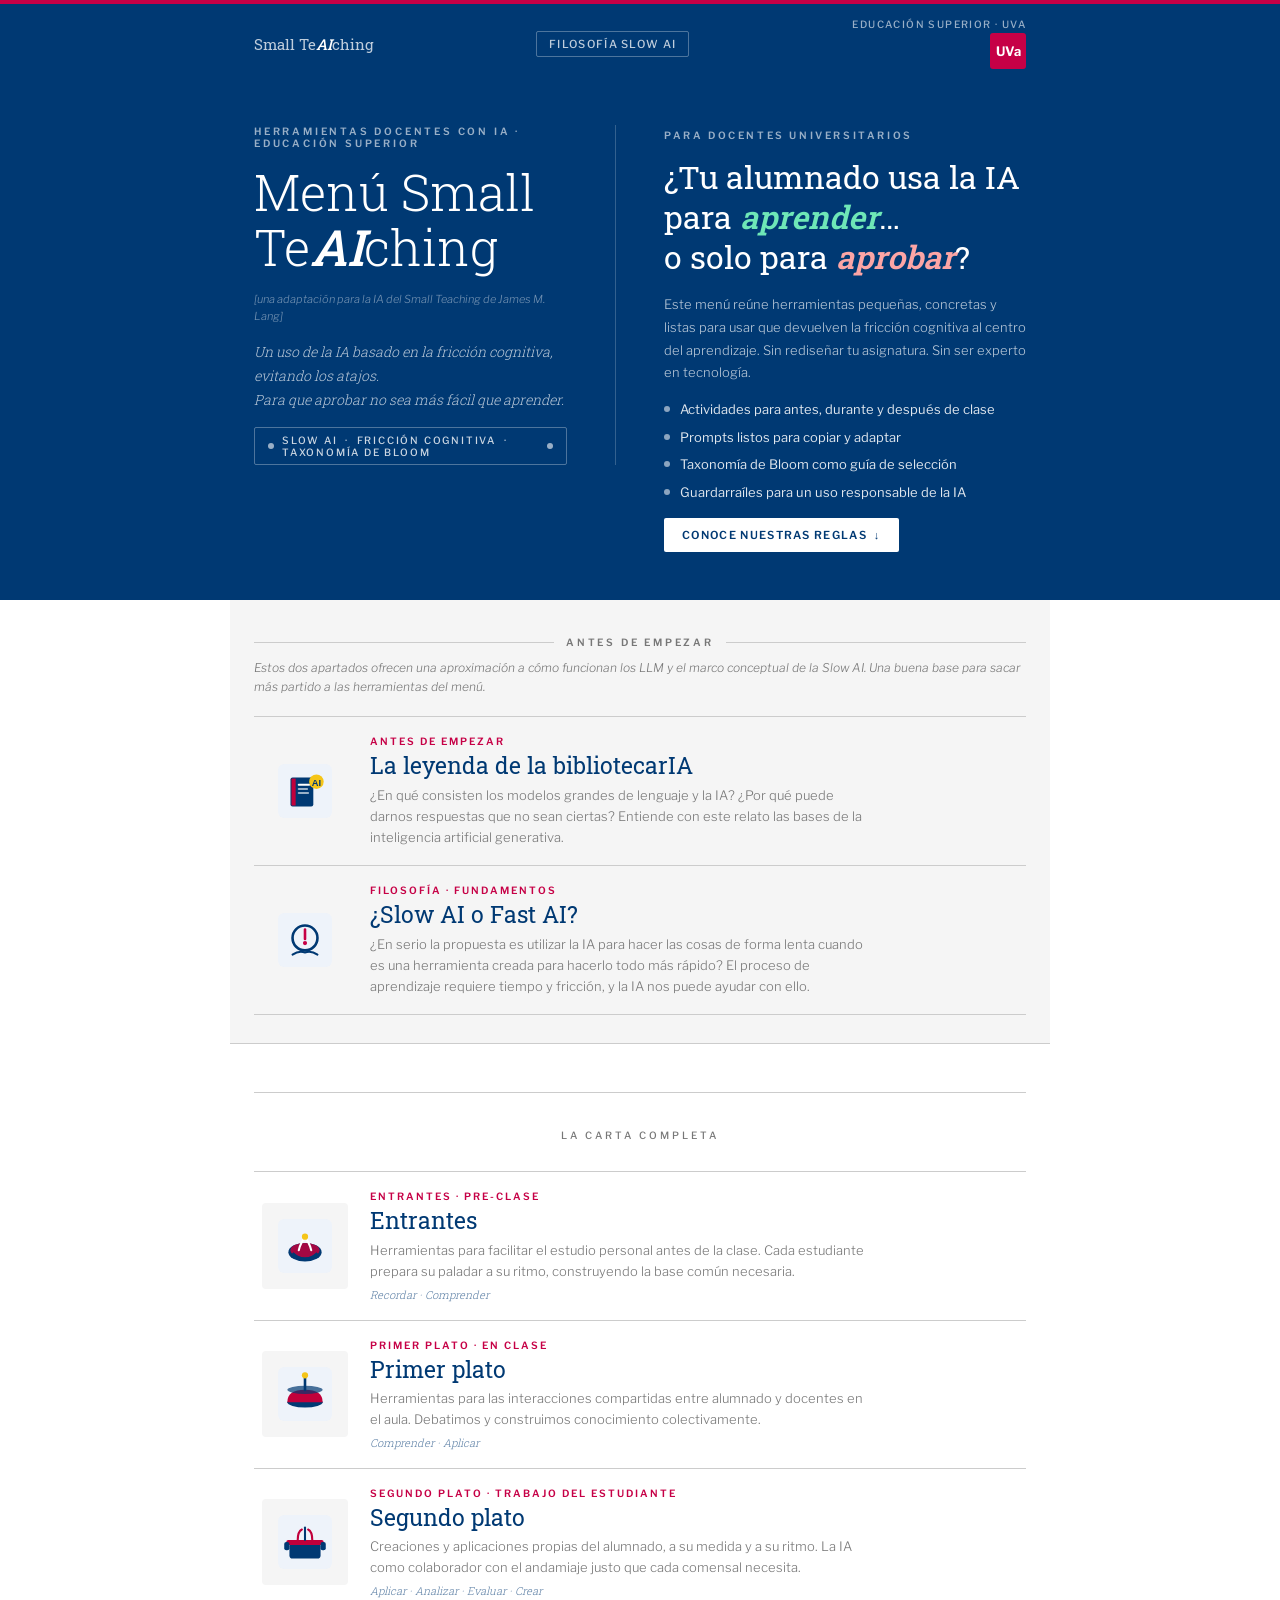
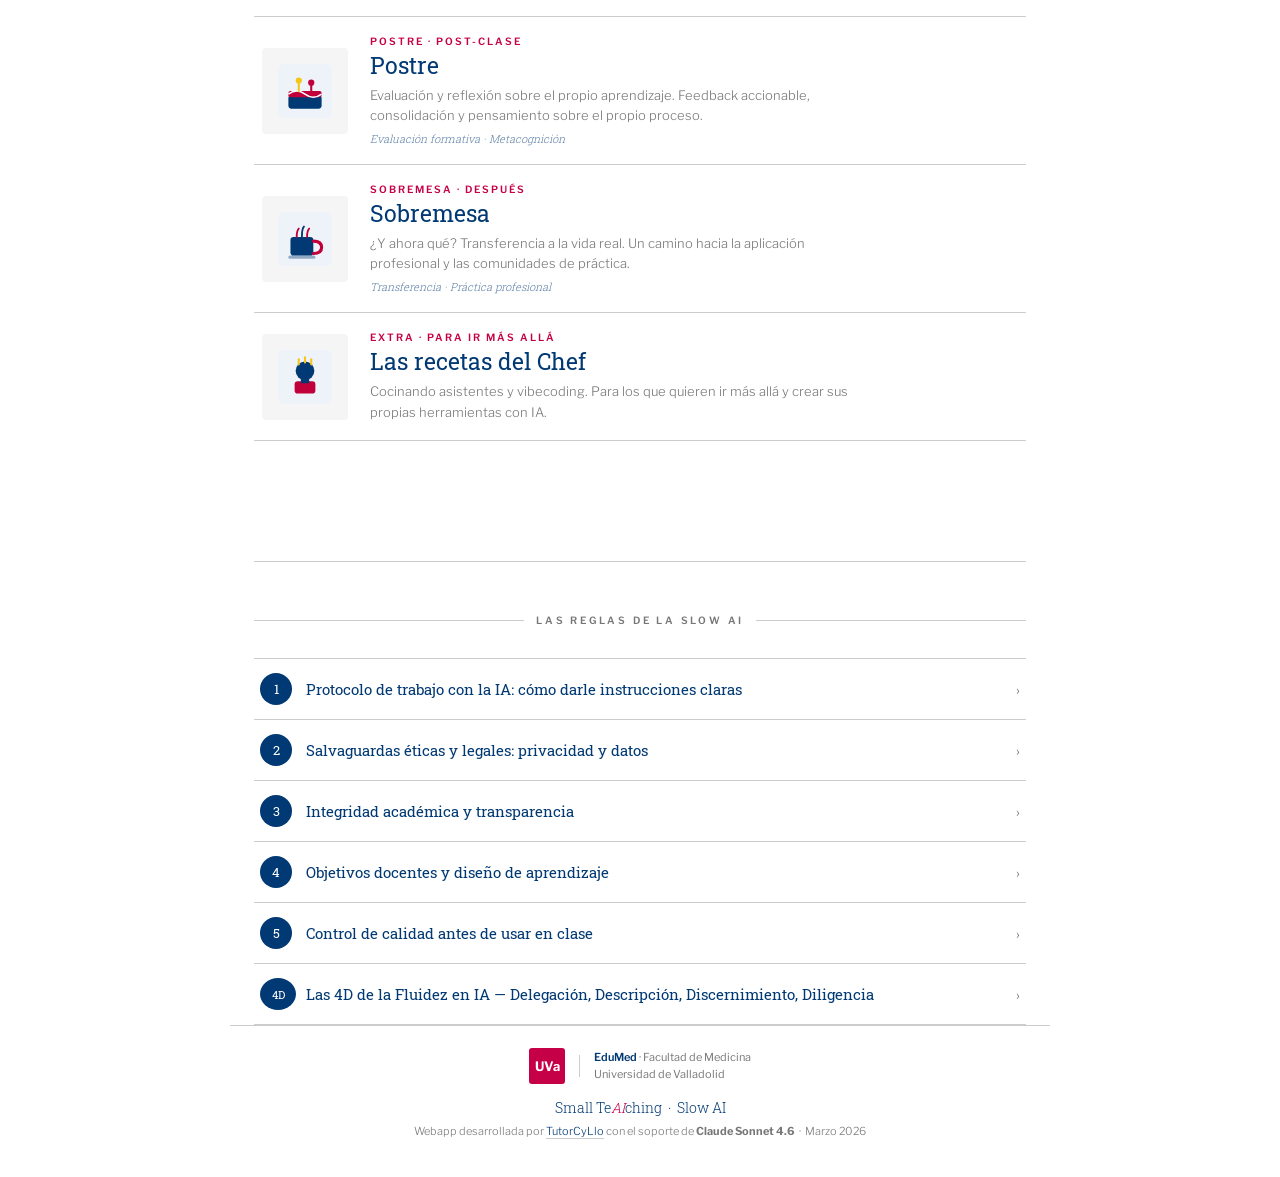
==== commit 35364bc1: "Update index.html" ====
--- a/index.html
+++ b/index.html
@@ -645,9 +645,9 @@
     }
     .rule-examples li {
       display: grid;
-      grid-template-columns: 130px 1fr;
+      grid-template-columns: 1fr 2.5fr;
       grid-template-rows: auto auto;
-      gap: 2px 12px;
+      gap: 2px 16px;
       padding: 11px 14px;
       border-bottom: 1px solid var(--divider);
       background: var(--white);
@@ -1247,6 +1247,58 @@
             </li>
           </ul></div>
           <p class="rule-tip">✅ <strong>Si los 5 son SÍ</strong>, tu actividad está lista. Si alguno es NO, es una señal para ajustar — no para descartar la idea.</p>
+        </div>
+      </details>
+
+      <details class="rule-item">
+        <summary class="rule-toggle">
+          <span class="rule-num" style="font-size:11px;width:36px;">4D</span>
+          <span class="rule-title">Las 4D de la Fluidez en IA — Delegación, Descripción, Discernimiento, Diligencia</span>
+          <span class="rule-chevron">›</span>
+        </summary>
+        <div class="rule-body">
+          <p class="rule-intro">Una visión que resume y amplía estas reglas es la propuesta de las 4D de Rick Dakan y Joe Feller, un marco para que docentes, estudiantes y profesionales desarrollen un enfoque estructurado en el uso de la inteligencia artificial. No son pasos secuenciales, sino cuatro competencias que se refuerzan mutuamente y evolucionan con la práctica.</p>
+
+          <div class="rule-examples-wrap"><ul class="rule-examples">
+            <li>
+              <span class="re-label">Delegación</span>
+              <span class="re-desc">Establecer objetivos y decidir si, cuándo y cómo usar la IA. Saber qué trabajo corresponde al ser humano, a la IA, o a ambos juntos.</span>
+              <span class="re-ex">
+                <em>Conciencia del objetivo y la tarea</em> — antes de abrir la IA, tener claro qué se quiere lograr y por qué.<br>
+                <em>Conciencia de la plataforma</em> — no todas las herramientas de IA son iguales; elegir la más adecuada para cada tarea.<br>
+                <em>Delegación de tareas</em> — distribuir el trabajo: qué hace la IA sola, qué hacemos juntos, qué queda en manos del docente.
+              </span>
+            </li>
+            <li>
+              <span class="re-label">Descripción</span>
+              <span class="re-desc">Comunicar eficazmente los objetivos para obtener resultados útiles de la IA. Más que dar órdenes: es una conversación colaborativa.</span>
+              <span class="re-ex">
+                <em>Descripción del producto</em> — define el resultado esperado: formato, extensión, tono, audiencia.<br>
+                <em>Descripción del proceso</em> — explica cómo quieres que la IA razone la tarea, no solo qué entregar.<br>
+                <em>Descripción del rendimiento</em> — define cómo quieres que se comporte la IA durante la interacción.
+              </span>
+            </li>
+            <li>
+              <span class="re-label">Discernimiento</span>
+              <span class="re-desc">Evaluar con precisión la utilidad de los resultados: detectar errores, reconocer aciertos y saber cómo mejorar la colaboración.</span>
+              <span class="re-ex">
+                <em>Discernimiento del producto</em> — ¿es preciso?, ¿adecuado para mis estudiantes?, ¿responde al objetivo?<br>
+                <em>Discernimiento del proceso</em> — ¿está interpretando bien mis peticiones?, ¿mejoran las respuestas con cada intercambio?<br>
+                <em>Discernimiento del rendimiento</em> — cuando la IA actúa con autonomía, ¿genera experiencias positivas para los usuarios?
+              </span>
+            </li>
+            <li>
+              <span class="re-label">Diligencia</span>
+              <span class="re-desc">Asumir la responsabilidad de lo que hacemos con la IA y cómo lo hacemos. Uso ético, transparente y responsable en todas las fases.</span>
+              <span class="re-ex">
+                <em>Diligencia en la creación</em> — respeto a la privacidad, conciencia de sesgos, cumplimiento ético y legal.<br>
+                <em>Diligencia en la transparencia</em> — ser honesto sobre el uso de IA es una oportunidad pedagógica, no una obligación incómoda.<br>
+                <em>Diligencia en el despliegue</em> — la IA puede generar el borrador, pero la responsabilidad última siempre es humana.
+              </span>
+            </li>
+          </ul></div>
+
+          <p class="rule-tip">💡 <strong>Lo esencial:</strong> la fluidez en IA no es saber usarla más, sino saber usarla mejor. Mejor significa con más contexto, más diálogo, más criterio propio y más responsabilidad.<br><br><em>Referencia: Dakan, R. &amp; Feller, J. (2025). Framework for AI Fluency. Ringling College of Art and Design / University College Cork. Licencia CC BY-NC-SA 4.0. Curso disponible en <a href="https://anthropic.skilljar.com/ai-fluency-for-educators" target="_blank" style="color:var(--blue);border-bottom:1px solid var(--gray-lt);">AI Fluency for Educators · Anthropic Academy</a>.</em></p>
         </div>
       </details>
 
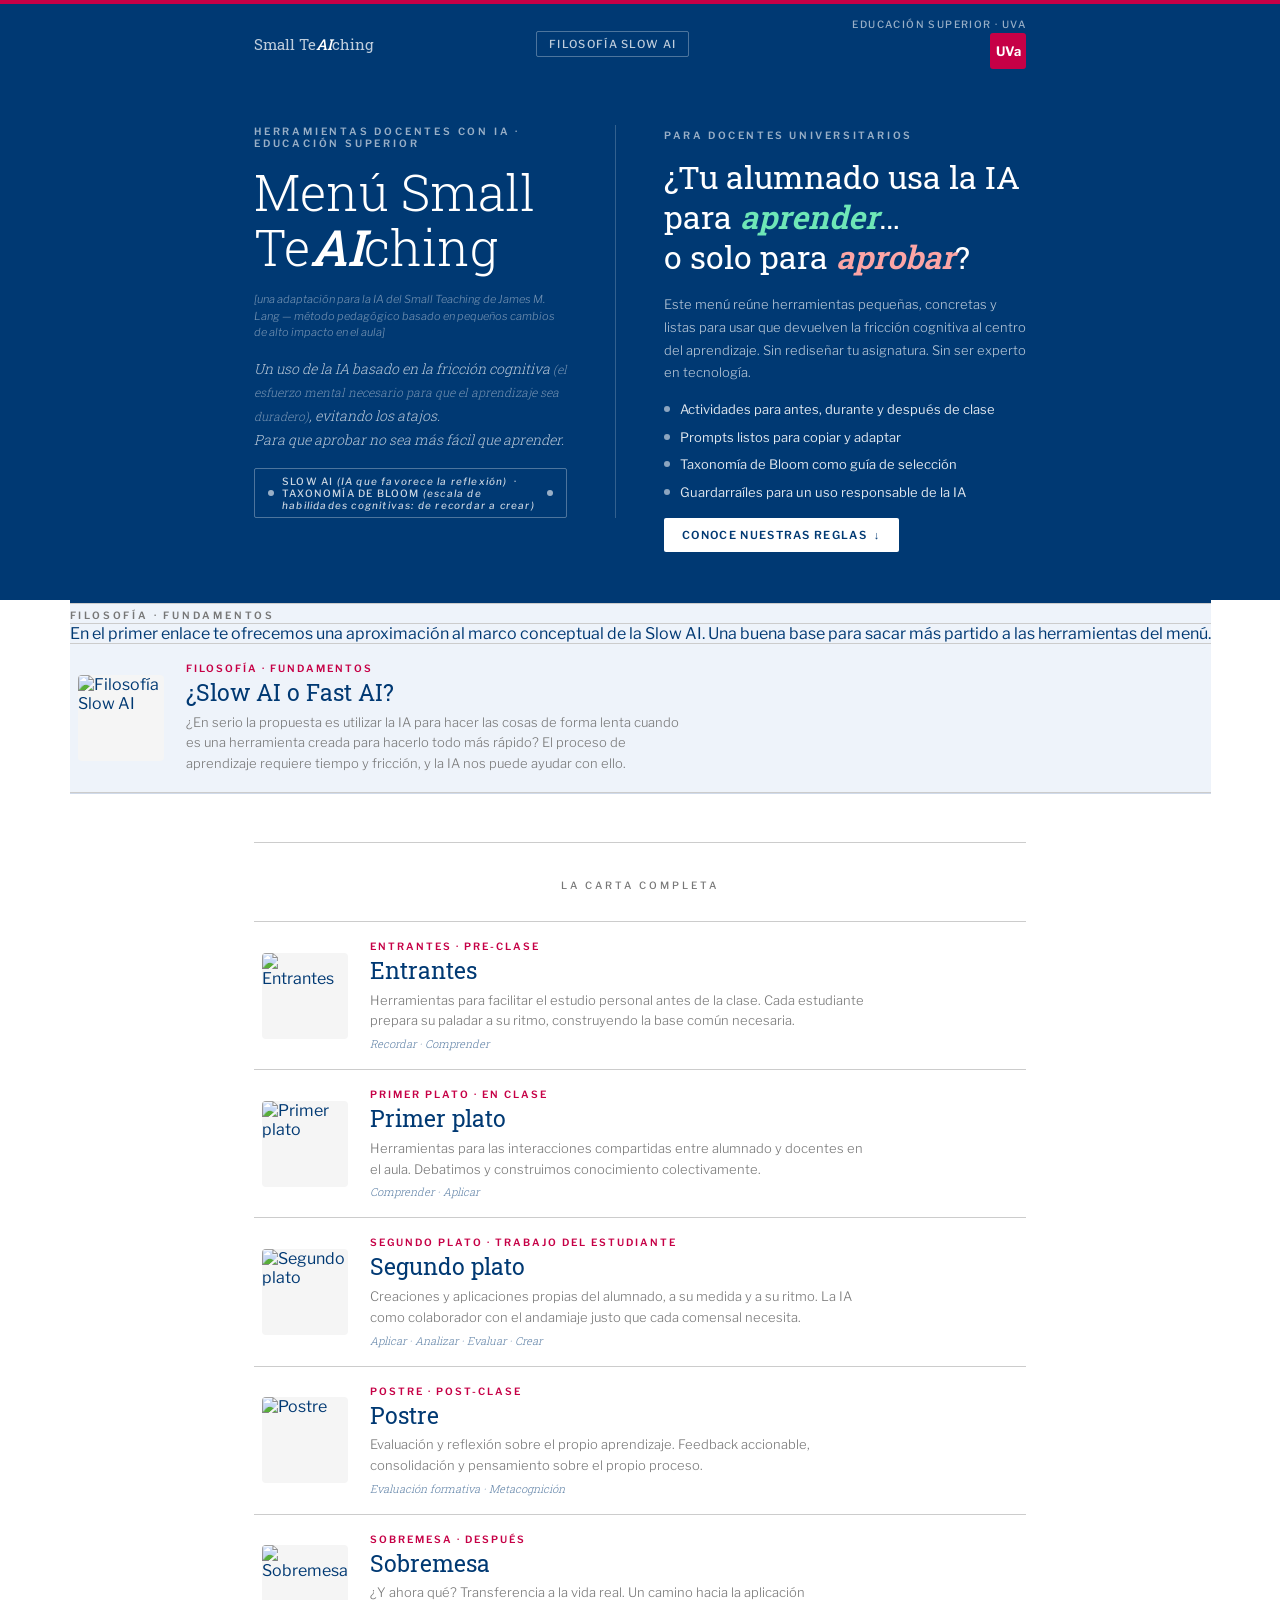
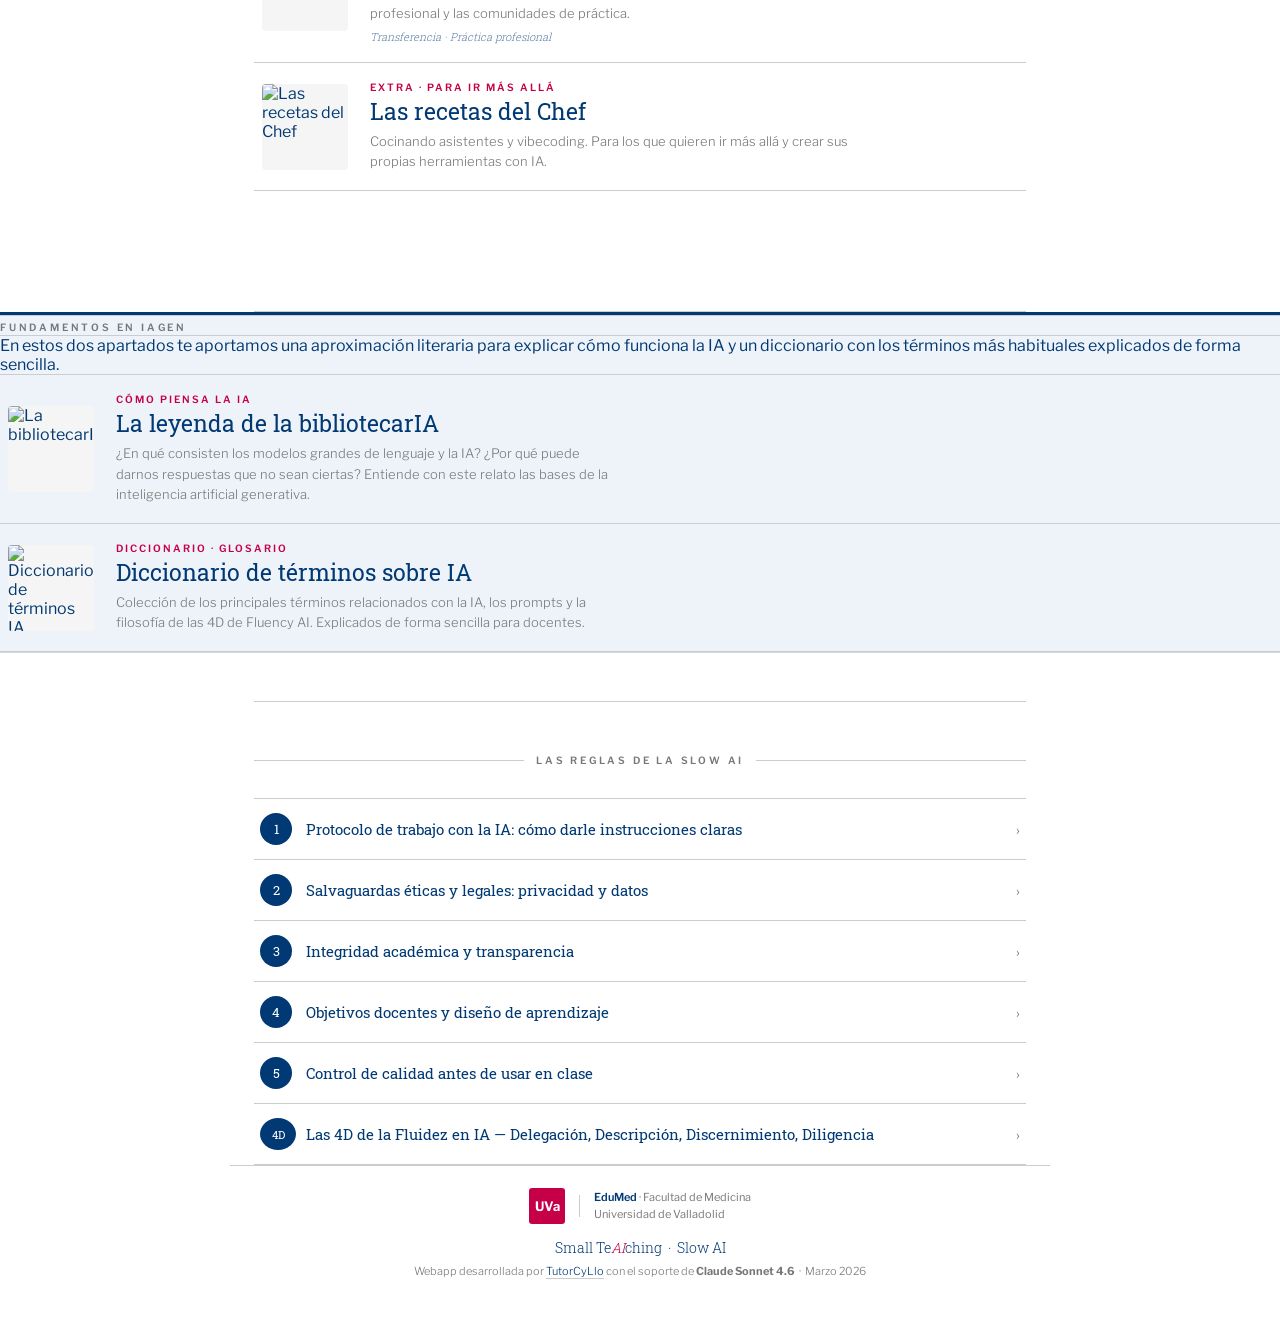
==== commit 90263770: "Update index.html" ====
--- a/index.html
+++ b/index.html
@@ -6,761 +6,728 @@
   <title>Small TeAIching — Menú</title>
   <link href="https://fonts.googleapis.com/css2?family=Libre+Franklin:ital,wght@0,300;0,400;0,500;0,600;1,300;1,400&family=Roboto+Slab:wght@300;400;500&display=swap" rel="stylesheet" />
   <style>
-    *, *::before, *::after { box-sizing: border-box; margin: 0; padding: 0; }
-
-    :root {
-      --white:    #FFFFFF;
-      --gray-lt:  #CCCCCC;
-      --gray-mid: #777777;
-      --gray-bg:  #F5F5F5;
-      --red:      #c60046;
-      --blue:     #003973;
-      --divider:  #CCCCCC;
-      --hover-bg: #EEF3FA;
-    }
-
-    html { scroll-behavior: smooth; }
-
-    body {
-      font-family: 'Libre Franklin', sans-serif;
-      background: var(--white);
-      color: var(--blue);
-      min-height: 100vh;
-      display: flex;
-      flex-direction: column;
-      align-items: center;
-    }
-
-    /* ════════════════════════════════════════
-       SECCIÓN: ANTES DE EMPEZAR
-    ════════════════════════════════════════ */
-    .intro-section {
-      width: 100%;
-      max-width: 820px;
-      padding: 36px 24px 28px;
-      background: var(--gray-bg);
-      border-bottom: 1px solid var(--divider);
-    }
-    .intro-header {
-      display: flex;
-      align-items: center;
-      gap: 12px;
-      margin-bottom: 10px;
-    }
-    .intro-desc {
-      font-size: 12px;
-      font-weight: 300;
-      color: var(--gray-mid);
-      line-height: 1.6;
-      margin-bottom: 20px;
-      font-style: italic;
-    }
-    .intro-list .menu-item { background: transparent; }
-    .intro-list .menu-link:hover { background: rgba(0,57,115,0.06); }
-
-    /* ── TOP BAR ── */
-    .top-bar {
-      width: 100%;
-      height: 4px;
-      background: var(--red);
-    }
-
-    /* ── NAVBAR sobre fondo azul ── */
-    .navbar {
-      width: 100%;
-      background: var(--blue);
-      display: flex;
-      justify-content: center;
-      position: sticky;
-      top: 0;
-      z-index: 100;
-    }
-    .navbar-inner {
-      width: 100%;
-      max-width: 820px;
-      padding: 14px 24px 12px;
-      display: flex;
-      align-items: center;
-      justify-content: space-between;
-    }
-    .nav-title {
-      font-family: 'Roboto Slab', serif;
-      font-size: 15px;
-      font-weight: 400;
-      color: rgba(255,255,255,0.75);
-    }
-    .nav-title em { font-style: italic; color: var(--white); font-weight: 500; }
-    .nav-subtitle {
-      display: block;
-      font-size: 9px;
-      font-weight: 300;
-      font-style: italic;
-      letter-spacing: 0.04em;
-      color: rgba(255,255,255,0.45);
-      margin-top: 2px;
-      text-transform: none;
-    }
-    @media (max-width: 600px) { .nav-subtitle { display: none; } }
-    .nav-right {
-      display: flex;
-      flex-direction: column;
-      align-items: flex-end;
-      gap: 3px;
-    }
-    .nav-faculty {
-      font-size: 10px;
-      font-weight: 500;
-      letter-spacing: 0.14em;
-      text-transform: uppercase;
-      color: rgba(255,255,255,0.6);
-    }
-    .nav-slowai {
-      font-size: 11px;
-      font-weight: 500;
-      letter-spacing: 0.12em;
-      text-transform: uppercase;
-      color: rgba(255,255,255,0.75);
-      text-decoration: none;
-      border: 1px solid rgba(255,255,255,0.3);
-      border-radius: 2px;
-      padding: 5px 12px;
-      transition: background 0.18s, color 0.18s;
-      white-space: nowrap;
-    }
-    .nav-slowai:hover { background: var(--red); color: var(--white); border-color: var(--red); }
-    @media (max-width: 480px) {
-      .nav-slowai {
-        font-size: 9px;
-        padding: 4px 8px;
-        letter-spacing: 0.06em;
-      }
-      .nav-faculty { display: none; }
-    }
-    .uva-pill {
-      background: var(--red);
-      color: var(--white);
-      font-family: 'Libre Franklin', sans-serif;
-      font-size: 13px;
-      font-weight: 700;
-      width: 36px;
-      height: 36px;
-      border-radius: 3px;
-      display: flex;
-      align-items: center;
-      justify-content: center;
-      flex-shrink: 0;
-    }
-
-    /* Escudo de la facultad bajo el badge */
-    .hero-escudo {
-      width: 160px;
-      height: auto;
-      display: block;
-      border-radius: 3px;
-      opacity: 0.92;
-      margin: 0 auto;
-    }
-
-    /* ════════════════════════════════════════
-       HERO — cabecera azul, dos columnas de texto
-    ════════════════════════════════════════ */
-    .hero-wrap {
-      width: 100%;
-      background: var(--blue);
-      display: flex;
-      justify-content: center;
-      padding-bottom: 48px;
-    }
-    .hero-inner {
-      width: 100%;
-      max-width: 820px;
-      padding: 44px 24px 0;
-      display: grid;
-      grid-template-columns: 1fr 1fr;
-      gap: 48px;
-      align-items: start;
-    }
-
-    /* Columna izquierda: título */
-    .hero-title-col {
-      display: flex;
-      flex-direction: column;
-      gap: 16px;
-      border-right: 1px solid rgba(255,255,255,0.2);
-      padding-right: 48px;
-    }
-    .hero-eyebrow {
-      font-size: 10px;
-      font-weight: 600;
-      letter-spacing: 0.28em;
-      text-transform: uppercase;
-      color: rgba(255,255,255,0.6);
-    }
-    h1 {
-      font-family: 'Roboto Slab', serif;
-      font-size: clamp(30px, 5.5vw, 50px);
-      font-weight: 300;
-      line-height: 1.1;
-      color: var(--white);
-    }
-    h1 em { font-style: italic; font-weight: 500; }
-    .hero-subtitle {
-      font-family: 'Libre Franklin', sans-serif;
-      font-size: 11px;
-      font-weight: 300;
-      font-style: italic;
-      color: rgba(255,255,255,0.45);
-      line-height: 1.5;
-    }
-    .hero-tagline {
-      font-family: 'Roboto Slab', serif;
-      font-size: 14px;
-      font-weight: 300;
-      font-style: italic;
-      color: rgba(255,255,255,0.72);
-      line-height: 1.7;
-    }
-    .hero-badge {
-      display: inline-flex;
-      align-items: center;
-      gap: 8px;
-      border: 1px solid rgba(255,255,255,0.3);
-      border-radius: 2px;
-      padding: 6px 13px;
-      align-self: flex-start;
-    }
-    .hero-badge span {
-      font-size: 10px;
-      font-weight: 500;
-      letter-spacing: 0.18em;
-      text-transform: uppercase;
-      color: rgba(255,255,255,0.8);
-    }
-    .dot-w { width: 6px; height: 6px; border-radius: 50%; background: rgba(255,255,255,0.6); flex-shrink: 0; }
-
-    /* Columna derecha: gancho docente */
-    .hero-hook {
-      display: flex;
-      flex-direction: column;
-      gap: 16px;
-      padding-top: 4px;
-    }
-    .hook-kicker {
-      font-size: 10px;
-      font-weight: 600;
-      letter-spacing: 0.26em;
-      text-transform: uppercase;
-      color: rgba(255,255,255,0.6);
-    }
-    .hook-headline {
-      font-family: 'Roboto Slab', serif;
-      font-size: clamp(22px, 3.2vw, 32px);
-      font-weight: 400;
-      line-height: 1.25;
-      color: var(--white);
-    }
-    .hook-headline em { font-style: italic; opacity: 0.8; }
-
-    /* Resaltados en la pregunta gancho */
-    .hl-green {
-      background: none;
-      color: #6EE7B7;
-      font-weight: 600;
-      font-style: italic;
-    }
-    .hl-red {
-      background: none;
-      color: #FCA5A5;
-      font-weight: 600;
-      font-style: italic;
-    }
-
-    /* Escudo sobre fondo blanco */
-    .escudo-box {
-      display: flex;
-      align-items: center;
-      justify-content: center;
-      background: var(--white);
-      border-radius: 6px;
-      padding: 16px;
-      align-self: center;
-    }
-    .hook-body {
-      font-size: 13px;
-      font-weight: 300;
-      line-height: 1.75;
-      color: rgba(255,255,255,0.72);
-    }
-    .hook-bullets {
-      list-style: none;
-      display: flex;
-      flex-direction: column;
-      gap: 8px;
-    }
-    .hook-bullets li {
-      display: flex;
-      align-items: flex-start;
-      gap: 10px;
-      font-size: 13px;
-      font-weight: 400;
-      color: rgba(255,255,255,0.88);
-      line-height: 1.5;
-    }
-    .hook-bullets li::before {
-      content: '';
-      width: 6px; height: 6px;
-      border-radius: 50%;
-      background: rgba(255,255,255,0.55);
-      flex-shrink: 0;
-      margin-top: 6px;
-    }
-    .hook-cta {
-      display: inline-flex;
-      align-items: center;
-      gap: 8px;
-      font-size: 11px;
-      font-weight: 600;
-      letter-spacing: 0.12em;
-      text-transform: uppercase;
-      color: var(--blue);
-      background: var(--white);
-      padding: 10px 18px;
-      border-radius: 2px;
-      text-decoration: none;
-      align-self: flex-start;
-      transition: background 0.18s, color 0.18s;
-    }
-    .hook-cta:hover { background: var(--red); color: var(--white); }
-
-    /* ══════════════════════════════════════════
-       SECCIÓN: REGLAS DE LA SLOW AI
-    ══════════════════════════════════════════ */
-    .rules-section {
-      width: 100%;
-      max-width: 820px;
-      padding: 52px 24px 0;
-    }
-
-    .rules-header {
-      display: flex;
-      align-items: center;
-      gap: 12px;
-      margin-bottom: 32px;
-    }
-    .rules-header-line {
-      flex: 1;
-      height: 1px;
-      background: var(--divider);
-    }
-    .rules-header-label {
-      font-size: 10px;
-      font-weight: 600;
-      letter-spacing: 0.28em;
-      text-transform: uppercase;
-      color: var(--gray-mid);
-      white-space: nowrap;
-    }
-
-    /* Layout: acordeón ancho completo, sin imagen */
-    .rules-body {
-      width: 100%;
-    }
-
-    /* Acordeón de reglas */
-    .rules-list {
-      display: flex;
-      flex-direction: column;
-      gap: 0;
-    }
-
-    .rule-item {
-      border-top: 1px solid var(--divider);
-    }
-    .rule-item:last-child { border-bottom: 1px solid var(--divider); }
-
-    .rule-toggle {
-      display: grid;
-      grid-template-columns: 32px 1fr 20px;
-      gap: 14px;
-      align-items: center;
-      padding: 14px 6px;
-      cursor: pointer;
-      list-style: none;
-      user-select: none;
-    }
-    .rule-toggle::-webkit-details-marker { display: none; }
-    .rule-toggle::marker { display: none; }
-
-    details[open] .rule-toggle { padding-bottom: 8px; }
-    details[open] .rule-num { background: var(--red); color: var(--white); }
-    details[open] .rule-chevron { transform: rotate(90deg); color: var(--red); }
-
-    .rule-num {
-      width: 32px; height: 32px;
-      border-radius: 50%;
-      background: var(--blue);
-      color: var(--white);
-      font-family: 'Roboto Slab', serif;
-      font-size: 13px;
-      font-weight: 400;
-      display: flex;
-      align-items: center;
-      justify-content: center;
-      flex-shrink: 0;
-      transition: background 0.18s;
-    }
-    .rule-title {
-      font-family: 'Roboto Slab', serif;
-      font-size: 15px;
-      font-weight: 400;
-      color: var(--blue);
-      line-height: 1.3;
-    }
-    .rule-chevron {
-      font-size: 14px;
-      color: var(--gray-mid);
-      transition: transform 0.2s, color 0.18s;
-      justify-self: end;
-    }
-
-    .rule-body {
-      padding: 0 6px 16px 46px;
-    }
-    .rule-body ul {
-      list-style: none;
-      display: flex;
-      flex-direction: column;
-      gap: 8px;
-    }
-    .rule-body ul li {
-      display: flex;
-      align-items: flex-start;
-      gap: 9px;
-      font-size: 13px;
-      font-weight: 300;
-      color: var(--gray-mid);
-      line-height: 1.6;
-    }
-    .rule-body ul li::before {
-      content: '';
-      width: 5px; height: 5px;
-      border-radius: 50%;
-      background: var(--red);
-      flex-shrink: 0;
-      margin-top: 7px;
-    }
-    .rule-body strong {
-      color: var(--blue);
-      font-weight: 500;
-    }
-
-    /* ══════════════════════════════════════════
-       CARTA
-    ══════════════════════════════════════════ */
-    .section-divider {
-      width: 100%;
-      max-width: 820px;
-      padding: 0 24px;
-      margin-top: 48px;
-    }
-    .section-divider hr { border: none; border-top: 1px solid var(--divider); }
-
-    .menu-section {
-      width: 100%;
-      max-width: 820px;
-      padding: 36px 24px 72px;
-    }
-    .section-label {
-      font-size: 10px;
-      font-weight: 500;
-      letter-spacing: 0.30em;
-      text-transform: uppercase;
-      color: var(--gray-mid);
-      text-align: center;
-      margin-bottom: 30px;
-    }
-
-    .menu-list { list-style: none; }
-    .menu-item { border-top: 1px solid var(--divider); }
-    .menu-item:last-child { border-bottom: 1px solid var(--divider); }
-
-    .menu-link {
-      display: grid;
-      grid-template-columns: 86px 1fr 24px;
-      gap: 22px;
-      align-items: center;
-      padding: 18px 8px;
-      text-decoration: none;
-      color: inherit;
-      transition: background 0.18s;
-      border-radius: 2px;
-    }
-    .menu-link:hover { background: var(--hover-bg); }
-    .menu-link:hover .item-title { color: var(--red); }
-    .menu-link:hover .item-arrow { opacity: 1; transform: translateX(4px); }
-
-    .item-thumb-wrap {
-      width: 86px; height: 86px;
-      border-radius: 4px;
-      overflow: hidden;
-      background: var(--gray-bg);
-      flex-shrink: 0;
-      display: flex;
-      align-items: center;
-      justify-content: center;
-      position: relative;
-    }
-    .item-thumb {
-      width: 100%; height: 100%;
-      object-fit: cover;
-      display: block;
-      position: absolute; top: 0; left: 0;
-    }
-    .item-icon { width: 54px; height: 54px; display: none; flex-shrink: 0; }
-    .item-icon.visible { display: block; }
-
-    .item-body { display: flex; flex-direction: column; gap: 5px; }
-    .item-course {
-      font-size: 10px; font-weight: 600;
-      letter-spacing: 0.20em; text-transform: uppercase;
-      color: var(--red);
-    }
-    .item-title {
-      font-family: 'Roboto Slab', serif;
-      font-size: clamp(17px, 2.8vw, 23px);
-      font-weight: 400; line-height: 1.2;
-      color: var(--blue);
-      transition: color 0.18s;
-    }
-    .item-desc {
-      font-size: 13px; font-weight: 300;
-      color: var(--gray-mid);
-      line-height: 1.6; max-width: 500px;
-    }
-    .item-bloom {
-      font-family: 'Roboto Slab', serif;
-      font-size: 11px; font-weight: 300;
-      font-style: italic;
-      color: var(--blue); opacity: 0.65;
-    }
-    .item-arrow {
-      font-size: 18px; color: var(--red);
-      opacity: 0;
-      transition: opacity 0.18s, transform 0.18s;
-      justify-self: end;
-    }
-
-    /* Ítems pendientes de construir */
-    .menu-link--soon {
-      cursor: default;
-      opacity: 0.5;
-    }
-    .menu-link--soon:hover { background: transparent; }
-    .menu-link--soon:hover .item-title { color: var(--blue); }
-    .menu-link--soon:hover .item-arrow { opacity: 0; transform: none; }
-    .menu-link--soon .item-course::after {
-      content: ' · Próximamente';
-      font-style: italic;
-      opacity: 0.7;
-    }
-
-    /* ── FOOTER ── */
-    footer {
-      width: 100%;
-      max-width: 820px;
-      padding: 22px 24px 36px;
-      text-align: center;
-      border-top: 1px solid var(--divider);
-    }
-    .footer-logos {
-      display: flex; align-items: center;
-      justify-content: center;
-      gap: 14px; margin-bottom: 14px; flex-wrap: wrap;
-    }
-    .footer-uva-pill {
-      background: var(--red); color: var(--white);
-      font-family: 'Libre Franklin', sans-serif;
-      font-size: 13px; font-weight: 700;
-      width: 36px; height: 36px;
-      border-radius: 3px;
-      display: flex; align-items: center; justify-content: center;
-      flex-shrink: 0;
-    }
-    .footer-vline { width: 1px; height: 22px; background: var(--gray-lt); }
-    .footer-inst { display: flex; flex-direction: column; align-items: flex-start; gap: 1px; }
-    .footer-inst span { font-size: 11px; font-weight: 400; color: var(--gray-mid); line-height: 1.45; }
-    .footer-inst strong { font-weight: 600; color: var(--blue); }
-    .footer-project {
-      font-family: 'Roboto Slab', serif;
-      font-size: 14px; font-weight: 300; color: var(--blue);
-      margin-bottom: 6px;
-    }
-    .footer-project em { font-style: italic; color: var(--red); }
-    .footer-credit {
-      font-size: 11px; color: var(--gray-mid);
-      font-weight: 300; line-height: 1.6;
-    }
-    .footer-credit a { color: var(--blue); text-decoration: none; border-bottom: 1px solid var(--gray-lt); }
-    .footer-credit a:hover { border-color: var(--red); color: var(--red); }
-
-    /* ── ANIMATIONS ── */
-    @keyframes fadeUp {
-      from { opacity: 0; transform: translateY(14px); }
-      to   { opacity: 1; transform: translateY(0); }
-    }
-    .navbar        { animation: fadeUp 0.5s ease both; }
-    .hero-wrap     { animation: fadeUp 0.6s 0.07s ease both; }
-    .rules-section { animation: fadeUp 0.6s 0.13s ease both; }
-    .menu-section  { animation: fadeUp 0.6s 0.18s ease both; }
-    .menu-item { opacity: 0; animation: fadeUp 0.45s ease both; }
-    .menu-item:nth-child(1) { animation-delay: 0.22s; }
-    .menu-item:nth-child(2) { animation-delay: 0.30s; }
-    .menu-item:nth-child(3) { animation-delay: 0.38s; }
-    .menu-item:nth-child(4) { animation-delay: 0.46s; }
-    .menu-item:nth-child(5) { animation-delay: 0.54s; }
-    .menu-item:nth-child(6) { animation-delay: 0.62s; }
-
-    .rule-intro {
-      font-size: 13px;
-      font-weight: 300;
-      color: var(--gray-mid);
-      line-height: 1.65;
-      margin-bottom: 16px;
-    }
-
-    /* Lista de ejemplos con 3 líneas por item */
-    .rule-examples-wrap {
-      overflow-x: auto;
-      -webkit-overflow-scrolling: touch;
-      margin-bottom: 14px;
-      border: 1px solid var(--divider);
-      border-radius: 4px;
-    }
-    .rule-examples {
-      list-style: none;
-      display: flex;
-      flex-direction: column;
-      gap: 0;
-      min-width: 480px;
-    }
-    .rule-examples li {
-      display: grid;
-      grid-template-columns: 1fr 2.5fr;
-      grid-template-rows: auto auto;
-      gap: 2px 16px;
-      padding: 11px 14px;
-      border-bottom: 1px solid var(--divider);
-      background: var(--white);
-    }
-    .rule-examples li::before { display: none; }
-    .rule-examples li:last-child { border-bottom: none; }
-    .rule-examples li:nth-child(odd) { background: var(--gray-bg); }
-    .re-label {
-      grid-column: 1;
-      grid-row: 1;
-      font-size: 11px;
-      font-weight: 700;
-      letter-spacing: 0.1em;
-      text-transform: uppercase;
-      color: var(--blue);
-      align-self: start;
-      padding-top: 1px;
-    }
-    .re-desc {
-      grid-column: 2;
-      grid-row: 1;
-      font-size: 13px;
-      font-weight: 400;
-      color: var(--blue);
-      line-height: 1.5;
-    }
-    .re-ex {
-      grid-column: 2;
-      grid-row: 2;
-      font-size: 12px;
-      font-weight: 300;
-      color: var(--gray-mid);
-      line-height: 1.55;
-    }
-    .re-ex em { font-style: italic; color: var(--blue); opacity: 0.75; }
-
-    .rule-tip {
-      font-size: 13px;
-      font-weight: 300;
-      color: var(--blue);
-      line-height: 1.65;
-      background: #EEF3FA;
-      border-left: 3px solid var(--blue);
-      padding: 10px 14px;
-      border-radius: 0 3px 3px 0;
-      margin-bottom: 14px;
-    }
-
-    /* Nota experta — caja con enlace */
-    .rule-note-link {
-      display: flex;
-      align-items: center;
-      gap: 12px;
-      margin-top: 14px;
-      padding: 12px 16px;
-      background: #FFF8E7;
-      border: 1px solid #F5C518;
-      border-left: 4px solid #F5C518;
-      border-radius: 0 4px 4px 0;
-      text-decoration: none;
-      cursor: pointer;
-      transition: background 0.18s;
-    }
-    .rule-note-link:hover { background: #FFF3CC; }
-    .rule-note-icon { font-size: 20px; flex-shrink: 0; }
-    .rule-note-text {
-      display: flex;
-      flex-direction: column;
-      gap: 2px;
-      flex: 1;
-    }
-    .rule-note-label {
-      font-size: 10px;
-      font-weight: 700;
-      letter-spacing: 0.14em;
-      text-transform: uppercase;
-      color: #996600;
-    }
-    .rule-note-text span:not(.rule-note-label) {
-      font-size: 13px;
-      font-weight: 400;
-      color: var(--blue);
-      line-height: 1.5;
-    }
-    .rule-note-arrow {
-      font-size: 16px;
-      color: #996600;
-      flex-shrink: 0;
-    }
-
-    /* ── RESPONSIVE — todos los dispositivos ── */
-    @media (max-width: 900px) {
-      .hero-inner { gap: 32px; }
-    }
-    @media (max-width: 700px) {
-      .hero-inner { grid-template-columns: 1fr; gap: 28px; }
-      .hero-title-col { border-right: none; padding-right: 0; border-bottom: 1px solid rgba(255,255,255,0.2); padding-bottom: 28px; }
-      .hero-escudo { width: 60px; }
-      h1 { font-size: clamp(26px, 7vw, 36px); }
-    }
-    @media (max-width: 500px) {
-      .navbar-inner { padding: 12px 16px 10px; }
-      .hero-inner { padding: 28px 16px 0; }
-      .menu-section { padding: 24px 16px 48px; }
-      .rules-section { padding: 36px 16px 0; }
-      .menu-link { grid-template-columns: 60px 1fr 16px; gap: 12px; padding: 14px 4px; }
-      .item-thumb-wrap { width: 60px; height: 60px; }
-      .item-title { font-size: 16px; }
-      .rule-examples li { grid-template-columns: 1fr; }
-      .re-label { grid-column: 1; grid-row: auto; }
-      .re-desc { grid-column: 1; grid-row: auto; }
-      .re-ex   { grid-column: 1; grid-row: auto; }
-    }
+/* ============================================================
+   Small TeAIching — style.css
+   Sistema de diseño: UVa Educación Superior
+   Colores: Pantone 654C (#003973) · Pantone 207C (#c60046)
+   Tipografía: Libre Franklin · Roboto Slab (Google Fonts)
+   Última actualización: Marzo 2026
+   ============================================================ */
+
+/* Google Fonts — incluir en el <head> de cada página:
+   <link href="https://fonts.googleapis.com/css2?family=Libre+Franklin:ital,wght@0,300;0,400;0,500;0,600;1,300;1,400&family=Roboto+Slab:wght@300;400;500&display=swap" rel="stylesheet" />
+*/
+
+/* ── RESET ── */
+*, *::before, *::after { box-sizing: border-box; margin: 0; padding: 0; }
+
+/* ── TOKENS DE COLOR ── */
+:root {
+  --white:    #FFFFFF;
+  --gray-lt:  #CCCCCC;
+  --gray-mid: #777777;
+  --gray-bg:  #F5F5F5;
+  --red:      #c60046;   /* Pantone 207C */
+  --blue:     #003973;   /* Pantone 654C */
+  --divider:  #CCCCCC;
+  --hover-bg: #EEF3FA;
+}
+
+html { scroll-behavior: smooth; }
+
+body {
+  font-family: 'Libre Franklin', sans-serif;
+  background: var(--white);
+  color: var(--blue);
+  min-height: 100vh;
+  display: flex;
+  flex-direction: column;
+  align-items: center;
+}
+
+/* ════════════════════════════════════════
+   TOP BAR
+════════════════════════════════════════ */
+.top-bar {
+  width: 100%;
+  height: 4px;
+  background: var(--red);
+}
+
+/* ════════════════════════════════════════
+   NAVBAR
+════════════════════════════════════════ */
+.navbar {
+  width: 100%;
+  background: var(--blue);
+  display: flex;
+  justify-content: center;
+  position: sticky;
+  top: 0;
+  z-index: 100;
+}
+.navbar-inner {
+  width: 100%;
+  max-width: 820px;
+  padding: 14px 24px 12px;
+  display: flex;
+  align-items: center;
+  justify-content: space-between;
+}
+.nav-title {
+  font-family: 'Roboto Slab', serif;
+  font-size: 15px;
+  font-weight: 400;
+  color: rgba(255,255,255,0.75);
+}
+.nav-title em { font-style: italic; color: var(--white); font-weight: 500; }
+
+.nav-right {
+  display: flex;
+  flex-direction: column;
+  align-items: flex-end;
+  gap: 3px;
+}
+.nav-faculty {
+  font-size: 10px;
+  font-weight: 500;
+  letter-spacing: 0.14em;
+  text-transform: uppercase;
+  color: rgba(255,255,255,0.6);
+}
+
+/* Logo UVa — cuadrado */
+.uva-pill {
+  background: var(--red);
+  color: var(--white);
+  font-family: 'Libre Franklin', sans-serif;
+  font-size: 13px;
+  font-weight: 700;
+  width: 36px;
+  height: 36px;
+  border-radius: 3px;
+  display: flex;
+  align-items: center;
+  justify-content: center;
+  flex-shrink: 0;
+}
+
+/* ════════════════════════════════════════
+   HERO — cabecera azul, dos columnas
+════════════════════════════════════════ */
+.hero-wrap {
+  width: 100%;
+  background: var(--blue);
+  display: flex;
+  justify-content: center;
+  padding-bottom: 48px;
+}
+.hero-inner {
+  width: 100%;
+  max-width: 820px;
+  padding: 44px 24px 0;
+  display: grid;
+  grid-template-columns: 1fr 1fr;
+  gap: 48px;
+  align-items: start;
+}
+
+/* Columna izquierda: título */
+.hero-title-col {
+  display: flex;
+  flex-direction: column;
+  gap: 16px;
+  border-right: 1px solid rgba(255,255,255,0.2);
+  padding-right: 48px;
+}
+.hero-eyebrow {
+  font-size: 10px;
+  font-weight: 600;
+  letter-spacing: 0.28em;
+  text-transform: uppercase;
+  color: rgba(255,255,255,0.6);
+}
+h1 {
+  font-family: 'Roboto Slab', serif;
+  font-size: clamp(30px, 5.5vw, 50px);
+  font-weight: 300;
+  line-height: 1.1;
+  color: var(--white);
+}
+h1 em { font-style: italic; font-weight: 500; }
+
+.hero-tagline {
+  font-family: 'Roboto Slab', serif;
+  font-size: 14px;
+  font-weight: 300;
+  font-style: italic;
+  color: rgba(255,255,255,0.72);
+  line-height: 1.7;
+}
+.hero-def {
+  font-size: 12px;
+  font-weight: 300;
+  font-style: italic;
+  color: rgba(255,255,255,0.45);
+  text-transform: none;
+  letter-spacing: 0;
+}
+.hero-badge {
+  display: inline-flex;
+  align-items: center;
+  gap: 8px;
+  border: 1px solid rgba(255,255,255,0.3);
+  border-radius: 2px;
+  padding: 6px 13px;
+  align-self: flex-start;
+}
+.hero-badge span {
+  font-size: 10px;
+  font-weight: 500;
+  letter-spacing: 0.12em;
+  color: rgba(255,255,255,0.8);
+}
+.hero-badge-term {
+  text-transform: uppercase;
+  letter-spacing: 0.18em;
+}
+.dot-w { width: 6px; height: 6px; border-radius: 50%; background: rgba(255,255,255,0.6); flex-shrink: 0; }
+
+/* Escudo sobre cuadrado azul claro */
+.escudo-box {
+  display: flex;
+  align-items: center;
+  justify-content: center;
+  background: rgba(255,255,255,0.12);
+  border-radius: 6px;
+  padding: 16px;
+  align-self: center;
+}
+.hero-escudo {
+  width: 160px;
+  height: auto;
+  display: block;
+  border-radius: 3px;
+  opacity: 0.92;
+  margin: 0 auto;
+}
+
+/* Columna derecha: gancho docente */
+.hero-hook {
+  display: flex;
+  flex-direction: column;
+  gap: 16px;
+  padding-top: 4px;
+}
+.hook-kicker {
+  font-size: 10px;
+  font-weight: 600;
+  letter-spacing: 0.26em;
+  text-transform: uppercase;
+  color: rgba(255,255,255,0.6);
+}
+.hook-headline {
+  font-family: 'Roboto Slab', serif;
+  font-size: clamp(22px, 3.2vw, 32px);
+  font-weight: 400;
+  line-height: 1.25;
+  color: var(--white);
+}
+.hook-headline em { font-style: italic; opacity: 0.8; }
+
+/* Resaltados verbos aprender / aprobar */
+.hl-green {
+  background: none;
+  color: #6EE7B7;
+  font-weight: 600;
+  font-style: italic;
+}
+.hl-red {
+  background: none;
+  color: #FCA5A5;
+  font-weight: 600;
+  font-style: italic;
+}
+
+.hook-body {
+  font-size: 13px;
+  font-weight: 300;
+  line-height: 1.75;
+  color: rgba(255,255,255,0.72);
+}
+.hook-bullets {
+  list-style: none;
+  display: flex;
+  flex-direction: column;
+  gap: 8px;
+}
+.hook-bullets li {
+  display: flex;
+  align-items: flex-start;
+  gap: 10px;
+  font-size: 13px;
+  font-weight: 400;
+  color: rgba(255,255,255,0.88);
+  line-height: 1.5;
+}
+.hook-bullets li::before {
+  content: '';
+  width: 6px; height: 6px;
+  border-radius: 50%;
+  background: rgba(255,255,255,0.55);
+  flex-shrink: 0;
+  margin-top: 6px;
+}
+.hook-cta {
+  display: inline-flex;
+  align-items: center;
+  gap: 8px;
+  font-size: 11px;
+  font-weight: 600;
+  letter-spacing: 0.12em;
+  text-transform: uppercase;
+  color: var(--blue);
+  background: var(--white);
+  padding: 10px 18px;
+  border-radius: 2px;
+  text-decoration: none;
+  align-self: flex-start;
+  transition: background 0.18s, color 0.18s;
+}
+.hook-cta:hover { background: var(--red); color: var(--white); }
+
+/* ════════════════════════════════════════
+   CARTA — menú de secciones
+════════════════════════════════════════ */
+.section-divider {
+  width: 100%;
+  max-width: 820px;
+  padding: 0 24px;
+  margin-top: 48px;
+}
+.section-divider hr { border: none; border-top: 1px solid var(--divider); }
+
+.menu-section {
+  width: 100%;
+  max-width: 820px;
+  padding: 36px 24px 72px;
+}
+.section-label {
+  font-size: 10px;
+  font-weight: 500;
+  letter-spacing: 0.30em;
+  text-transform: uppercase;
+  color: var(--gray-mid);
+  text-align: center;
+  margin-bottom: 30px;
+}
+
+.menu-list { list-style: none; }
+.menu-item { border-top: 1px solid var(--divider); }
+.menu-item:last-child { border-bottom: 1px solid var(--divider); }
+
+.menu-link {
+  display: grid;
+  grid-template-columns: 86px 1fr 24px;
+  gap: 22px;
+  align-items: center;
+  padding: 18px 8px;
+  text-decoration: none;
+  color: inherit;
+  transition: background 0.18s;
+  border-radius: 2px;
+}
+.menu-link:hover { background: var(--hover-bg); }
+.menu-link:hover .item-title { color: var(--red); }
+.menu-link:hover .item-arrow { opacity: 1; transform: translateX(4px); }
+
+.item-thumb-wrap {
+  width: 86px; height: 86px;
+  border-radius: 4px;
+  overflow: hidden;
+  background: var(--gray-bg);
+  flex-shrink: 0;
+  display: flex;
+  align-items: center;
+  justify-content: center;
+  position: relative;
+}
+.item-thumb {
+  width: 100%; height: 100%;
+  object-fit: cover;
+  display: block;
+  position: absolute; top: 0; left: 0;
+}
+.item-icon { width: 54px; height: 54px; display: none; flex-shrink: 0; }
+.item-icon.visible { display: block; }
+
+.item-body { display: flex; flex-direction: column; gap: 5px; }
+.item-course {
+  font-size: 10px; font-weight: 600;
+  letter-spacing: 0.20em; text-transform: uppercase;
+  color: var(--red);
+}
+.item-title {
+  font-family: 'Roboto Slab', serif;
+  font-size: clamp(17px, 2.8vw, 23px);
+  font-weight: 400; line-height: 1.2;
+  color: var(--blue);
+  transition: color 0.18s;
+}
+.item-desc {
+  font-size: 13px; font-weight: 300;
+  color: var(--gray-mid);
+  line-height: 1.6; max-width: 500px;
+}
+.item-bloom {
+  font-family: 'Roboto Slab', serif;
+  font-size: 11px; font-weight: 300;
+  font-style: italic;
+  color: var(--blue); opacity: 0.65;
+}
+.item-arrow {
+  font-size: 18px; color: var(--red);
+  opacity: 0;
+  transition: opacity 0.18s, transform 0.18s;
+  justify-self: end;
+}
+
+/* ════════════════════════════════════════
+   REGLAS DE LA SLOW AI — acordeón
+════════════════════════════════════════ */
+.rules-section {
+  width: 100%;
+  max-width: 820px;
+  padding: 52px 24px 0;
+}
+.rules-header {
+  display: flex;
+  align-items: center;
+  gap: 12px;
+  margin-bottom: 32px;
+}
+.rules-header-line { flex: 1; height: 1px; background: var(--divider); }
+.rules-header-label {
+  font-size: 10px;
+  font-weight: 600;
+  letter-spacing: 0.28em;
+  text-transform: uppercase;
+  color: var(--gray-mid);
+  white-space: nowrap;
+}
+.rules-body { width: 100%; }
+.rules-list { display: flex; flex-direction: column; gap: 0; }
+
+.rule-item { border-top: 1px solid var(--divider); }
+.rule-item:last-child { border-bottom: 1px solid var(--divider); }
+
+.rule-toggle {
+  display: grid;
+  grid-template-columns: 32px 1fr 20px;
+  gap: 14px;
+  align-items: center;
+  padding: 14px 6px;
+  cursor: pointer;
+  list-style: none;
+  user-select: none;
+}
+.rule-toggle::-webkit-details-marker { display: none; }
+.rule-toggle::marker { display: none; }
+
+details[open] .rule-toggle { padding-bottom: 8px; }
+details[open] .rule-num { background: var(--red); color: var(--white); }
+details[open] .rule-chevron { transform: rotate(90deg); color: var(--red); }
+
+.rule-num {
+  width: 32px; height: 32px;
+  border-radius: 50%;
+  background: var(--blue);
+  color: var(--white);
+  font-family: 'Roboto Slab', serif;
+  font-size: 13px; font-weight: 400;
+  display: flex;
+  align-items: center;
+  justify-content: center;
+  flex-shrink: 0;
+  transition: background 0.18s;
+}
+.rule-title {
+  font-family: 'Roboto Slab', serif;
+  font-size: 15px; font-weight: 400;
+  color: var(--blue); line-height: 1.3;
+}
+.rule-chevron {
+  font-size: 14px; color: var(--gray-mid);
+  transition: transform 0.2s, color 0.18s;
+  justify-self: end;
+}
+.rule-body { padding: 0 6px 16px 46px; }
+.rule-body ul {
+  list-style: none;
+  display: flex; flex-direction: column; gap: 8px;
+}
+.rule-body ul li {
+  display: flex; align-items: flex-start; gap: 9px;
+  font-size: 13px; font-weight: 300;
+  color: var(--gray-mid); line-height: 1.6;
+}
+.rule-body ul li::before {
+  content: '';
+  width: 5px; height: 5px;
+  border-radius: 50%;
+  background: var(--red);
+  flex-shrink: 0; margin-top: 7px;
+}
+.rule-body strong { color: var(--blue); font-weight: 500; }
+
+/* Párrafo introductorio de cada regla */
+.rule-intro {
+  font-size: 13px; font-weight: 300;
+  color: var(--gray-mid); line-height: 1.65;
+  margin-bottom: 16px;
+}
+
+/* Tabla de ejemplos dentro de las reglas — scrollable en móvil */
+.rule-examples-wrap {
+  overflow-x: auto;
+  -webkit-overflow-scrolling: touch;
+  margin-bottom: 14px;
+  border: 1px solid var(--divider);
+  border-radius: 4px;
+}
+.rule-examples {
+  list-style: none;
+  display: flex; flex-direction: column; gap: 0;
+  min-width: 480px;
+}
+.rule-examples li {
+  display: grid;
+  grid-template-columns: 130px 1fr;
+  grid-template-rows: auto auto;
+  gap: 2px 12px;
+  padding: 11px 14px;
+  border-bottom: 1px solid var(--divider);
+  background: var(--white);
+}
+.rule-examples li::before { display: none; }
+.rule-examples li:last-child { border-bottom: none; }
+.rule-examples li:nth-child(odd) { background: var(--gray-bg); }
+
+.re-label {
+  grid-column: 1; grid-row: 1;
+  font-size: 11px; font-weight: 700;
+  letter-spacing: 0.1em; text-transform: uppercase;
+  color: var(--blue); align-self: start; padding-top: 1px;
+}
+.re-desc {
+  grid-column: 2; grid-row: 1;
+  font-size: 13px; font-weight: 400;
+  color: var(--blue); line-height: 1.5;
+}
+.re-ex {
+  grid-column: 2; grid-row: 2;
+  font-size: 12px; font-weight: 300;
+  color: var(--gray-mid); line-height: 1.55;
+}
+.re-ex em { font-style: italic; color: var(--blue); opacity: 0.75; }
+
+/* Caja de consejo / tip */
+.rule-tip {
+  font-size: 13px; font-weight: 300;
+  color: var(--blue); line-height: 1.65;
+  background: #EEF3FA;
+  border-left: 3px solid var(--blue);
+  padding: 10px 14px;
+  border-radius: 0 3px 3px 0;
+  margin-bottom: 14px;
+}
+
+/* Nota experta — caja con enlace a PDF */
+.rule-note-link {
+  display: flex;
+  align-items: center;
+  gap: 12px;
+  margin-top: 14px;
+  padding: 12px 16px;
+  background: #FFF8E7;
+  border: 1px solid #F5C518;
+  border-left: 4px solid #F5C518;
+  border-radius: 0 4px 4px 0;
+  text-decoration: none;
+  transition: background 0.18s;
+}
+.rule-note-link:hover { background: #FFF3CC; }
+.rule-note-icon { font-size: 20px; flex-shrink: 0; }
+.rule-note-text {
+  display: flex; flex-direction: column; gap: 2px; flex: 1;
+}
+.rule-note-label {
+  font-size: 10px; font-weight: 700;
+  letter-spacing: 0.14em; text-transform: uppercase;
+  color: #996600;
+}
+.rule-note-text span:not(.rule-note-label) {
+  font-size: 13px; font-weight: 400;
+  color: var(--blue); line-height: 1.5;
+}
+.rule-note-arrow { font-size: 16px; color: #996600; flex-shrink: 0; }
+
+/* Subtítulo bajo el h1 del hero */
+.hero-subtitle {
+  font-family: 'Libre Franklin', sans-serif;
+  font-size: 11px; font-weight: 300;
+  font-style: italic;
+  color: rgba(255,255,255,0.45);
+  line-height: 1.5;
+}
+
+/* Subtítulo en navbar (oculto en móvil) */
+.nav-subtitle {
+  display: block;
+  font-size: 9px; font-weight: 300;
+  font-style: italic; letter-spacing: 0.04em;
+  color: rgba(255,255,255,0.45);
+  margin-top: 2px; text-transform: none;
+}
+@media (max-width: 600px) { .nav-subtitle { display: none; } }
+
+/* Resaltados aprender / aprobar */
+.hl-green {
+  background: none; color: #6EE7B7;
+  font-weight: 600; font-style: italic;
+}
+.hl-red {
+  background: none; color: #FCA5A5;
+  font-weight: 600; font-style: italic;
+}
+
+/* Navbar Slow AI button */
+.nav-slowai {
+  font-size: 11px; font-weight: 500;
+  letter-spacing: 0.12em; text-transform: uppercase;
+  color: rgba(255,255,255,0.75);
+  text-decoration: none;
+  border: 1px solid rgba(255,255,255,0.3);
+  border-radius: 2px; padding: 5px 12px;
+  transition: background 0.18s, color 0.18s;
+  white-space: nowrap;
+}
+.nav-slowai:hover { background: var(--red); color: var(--white); border-color: var(--red); }
+@media (max-width: 480px) {
+  .nav-slowai { font-size: 9px; padding: 4px 8px; letter-spacing: 0.06em; }
+  .nav-faculty { display: none; }
+}
+
+/* Ítems pendientes de construir */
+.menu-link--soon { cursor: default; opacity: 0.5; }
+.menu-link--soon:hover { background: transparent; }
+.menu-link--soon:hover .item-title { color: var(--blue); }
+.menu-link--soon:hover .item-arrow { opacity: 0; transform: none; }
+.menu-link--soon .item-course::after { content: ' · Próximamente'; font-style: italic; opacity: 0.7; }
+
+/* ════════════════════════════════════════
+   FOOTER
+════════════════════════════════════════ */
+footer {
+  width: 100%;
+  max-width: 820px;
+  padding: 22px 24px 36px;
+  text-align: center;
+  border-top: 1px solid var(--divider);
+}
+.footer-logos {
+  display: flex; align-items: center;
+  justify-content: center;
+  gap: 14px; margin-bottom: 14px; flex-wrap: wrap;
+}
+/* Logo UVa footer — cuadrado */
+.footer-uva-pill {
+  background: var(--red); color: var(--white);
+  font-family: 'Libre Franklin', sans-serif;
+  font-size: 13px; font-weight: 700;
+  width: 36px; height: 36px;
+  border-radius: 3px;
+  display: flex; align-items: center; justify-content: center;
+  flex-shrink: 0;
+}
+.footer-vline { width: 1px; height: 22px; background: var(--gray-lt); }
+.footer-inst { display: flex; flex-direction: column; align-items: flex-start; gap: 1px; }
+.footer-inst span { font-size: 11px; font-weight: 400; color: var(--gray-mid); line-height: 1.45; }
+.footer-inst strong { font-weight: 600; color: var(--blue); }
+.footer-project {
+  font-family: 'Roboto Slab', serif;
+  font-size: 14px; font-weight: 300; color: var(--blue);
+  margin-bottom: 6px;
+}
+.footer-project em { font-style: italic; color: var(--red); }
+.footer-credit {
+  font-size: 11px; color: var(--gray-mid);
+  font-weight: 300; line-height: 1.6;
+}
+.footer-credit a { color: var(--blue); text-decoration: none; border-bottom: 1px solid var(--gray-lt); }
+.footer-credit a:hover { border-color: var(--red); color: var(--red); }
+
+/* ════════════════════════════════════════
+   ANIMACIONES
+════════════════════════════════════════ */
+@keyframes fadeUp {
+  from { opacity: 0; transform: translateY(14px); }
+  to   { opacity: 1; transform: translateY(0); }
+}
+.navbar        { animation: fadeUp 0.5s ease both; }
+.hero-wrap     { animation: fadeUp 0.6s 0.07s ease both; }
+.rules-section { animation: fadeUp 0.6s 0.13s ease both; }
+.menu-section  { animation: fadeUp 0.6s 0.18s ease both; }
+.menu-item { opacity: 0; animation: fadeUp 0.45s ease both; }
+.menu-item:nth-child(1) { animation-delay: 0.22s; }
+.menu-item:nth-child(2) { animation-delay: 0.30s; }
+.menu-item:nth-child(3) { animation-delay: 0.38s; }
+.menu-item:nth-child(4) { animation-delay: 0.46s; }
+.menu-item:nth-child(5) { animation-delay: 0.54s; }
+.menu-item:nth-child(6) { animation-delay: 0.62s; }
+
+/* ════════════════════════════════════════
+   RESPONSIVE
+════════════════════════════════════════ */
+@media (max-width: 900px) {
+  .hero-inner { gap: 32px; }
+}
+@media (max-width: 700px) {
+  .hero-inner { grid-template-columns: 1fr; gap: 28px; }
+  .hero-title-col {
+    border-right: none; padding-right: 0;
+    border-bottom: 1px solid rgba(255,255,255,0.2);
+    padding-bottom: 28px;
+  }
+  .hero-escudo { width: 60px; }
+  h1 { font-size: clamp(26px, 7vw, 36px); }
+}
+@media (max-width: 500px) {
+  .navbar-inner { padding: 12px 16px 10px; }
+  .hero-inner { padding: 28px 16px 0; }
+  .menu-section { padding: 24px 16px 48px; }
+  .rules-section { padding: 36px 16px 0; }
+  .menu-link { grid-template-columns: 60px 1fr 16px; gap: 12px; padding: 14px 4px; }
+  .item-thumb-wrap { width: 60px; height: 60px; }
+  .item-title { font-size: 16px; }
+  .rule-examples li { grid-template-columns: 1fr; }
+  .re-label { grid-column: 1; grid-row: auto; }
+  .re-desc  { grid-column: 1; grid-row: auto; }
+  .re-ex    { grid-column: 1; grid-row: auto; }
+}
+
+/* ── Fondos de secciones especiales ── */
+.intro-section {
+  background: #EEF3FA;
+  border-top: 3px solid var(--blue);
+  border-bottom: 1px solid #d0daea;
+}
+.iagen-section {
+  background: #EEF3FA;
+  border-top: 3px solid var(--blue);
+  border-bottom: 1px solid #d0daea;
+}
+
   </style>
 </head>
 <body>
@@ -789,14 +756,14 @@
     <div class="hero-title-col">
       <span class="hero-eyebrow">Herramientas docentes con IA · Educación Superior</span>
       <h1>Menú Small Te<em>AI</em>ching</h1>
-      <p class="hero-subtitle">[una adaptación para la IA del Small Teaching de James M. Lang]</p>
+      <p class="hero-subtitle">[una adaptación para la IA del Small Teaching de James M. Lang — método pedagógico basado en pequeños cambios de alto impacto en el aula]</p>
       <p class="hero-tagline">
-        Un uso de la IA basado en la fricción cognitiva, evitando los atajos.<br>
+        Un uso de la IA basado en la fricción cognitiva <span class="hero-def">(el esfuerzo mental necesario para que el aprendizaje sea duradero)</span>, evitando los atajos.<br>
         Para que aprobar no sea más fácil que aprender.
       </p>
       <div class="hero-badge">
         <div class="dot-w"></div>
-        <span>Slow AI &nbsp;·&nbsp; Fricción cognitiva &nbsp;·&nbsp; Taxonomía de Bloom</span>
+        <span><span class="hero-badge-term">Slow AI</span> <span class="hero-def">(IA que favorece la reflexión)</span> &nbsp;·&nbsp; <span class="hero-badge-term">Taxonomía de Bloom</span> <span class="hero-def">(escala de habilidades cognitivas: de recordar a crear)</span></span>
         <div class="dot-w"></div>
       </div>
     </div>
@@ -830,10 +797,203 @@
 <section class="intro-section">
   <div class="intro-header">
     <div class="rules-header-line"></div>
-    <span class="rules-header-label">Antes de empezar</span>
+    <span class="rules-header-label">Filosofía · Fundamentos</span>
     <div class="rules-header-line"></div>
   </div>
-  <p class="intro-desc">Estos dos apartados ofrecen una aproximación a cómo funcionan los LLM y el marco conceptual de la Slow AI. Una buena base para sacar más partido a las herramientas del menú.</p>
+  <p class="intro-desc">En el primer enlace te ofrecemos una aproximación al marco conceptual de la Slow AI. Una buena base para sacar más partido a las herramientas del menú.</p>
+  <ul class="menu-list intro-list" role="list">
+
+    <li class="menu-item">
+      <a class="menu-link" href="https://tutorcyllo.github.io/smallteaiching/slowai/">
+        <div class="item-thumb-wrap">
+          <img class="item-thumb" data-src="https://raw.githubusercontent.com/Tutorcyllo/smallteaiching/main/images/slowai.avif" alt="Filosofía Slow AI"/>
+          <svg class="item-icon" viewBox="0 0 52 52" fill="none" xmlns="http://www.w3.org/2000/svg">
+            <rect width="52" height="52" rx="6" fill="#EEF3FA"/>
+            <circle cx="26" cy="24" r="12" stroke="#003973" stroke-width="2.5" fill="none"/>
+            <line x1="26" y1="16" x2="26" y2="25" stroke="#c60046" stroke-width="2.5" stroke-linecap="round"/>
+            <circle cx="26" cy="29" r="2" fill="#c60046"/>
+            <path d="M14 40 Q20 36 26 38 Q32 36 38 40" stroke="#003973" stroke-width="2" fill="none" stroke-linecap="round"/>
+          </svg>
+        </div>
+        <div class="item-body">
+          <span class="item-course">Filosofía · Fundamentos</span>
+          <span class="item-title">¿Slow AI o Fast AI?</span>
+          <span class="item-desc">¿En serio la propuesta es utilizar la IA para hacer las cosas de forma lenta cuando es una herramienta creada para hacerlo todo más rápido? El proceso de aprendizaje requiere tiempo y fricción, y la IA nos puede ayudar con ello.</span>
+        </div>
+        <span class="item-arrow">→</span>
+      </a>
+    </li>
+
+  </ul>
+</section>
+
+<div class="section-divider"><hr /></div>
+
+<!-- ════════════════════════
+     CARTA
+════════════════════════ -->
+<main class="menu-section" id="carta">
+  <p class="section-label">La carta completa</p>
+  <ul class="menu-list" role="list">
+
+    <li class="menu-item">
+      <a class="menu-link" href="https://tutorcyllo.github.io/smallteaiching/entrantes/">
+        <div class="item-thumb-wrap">
+          <img class="item-thumb" data-src="https://raw.githubusercontent.com/Tutorcyllo/smallteaiching/main/images/entrantes.avif" alt="Entrantes"/>
+          <svg class="item-icon" viewBox="0 0 52 52" fill="none" xmlns="http://www.w3.org/2000/svg">
+            <rect width="52" height="52" rx="6" fill="#EEF3FA"/>
+            <ellipse cx="26" cy="32" rx="16" ry="9" fill="#003973"/>
+            <ellipse cx="26" cy="30" rx="14" ry="7" fill="#C1003B" opacity="0.85"/>
+            <path d="M20 30 Q22 22 26 18 Q30 22 32 30" stroke="white" stroke-width="2" fill="none" stroke-linecap="round"/>
+            <circle cx="26" cy="17" r="3" fill="#F5C518"/>
+            <path d="M14 33 Q26 44 38 33" stroke="#003973" stroke-width="2.5" fill="none"/>
+          </svg>
+        </div>
+        <div class="item-body">
+          <span class="item-course">Entrantes · Pre-clase</span>
+          <span class="item-title">Entrantes</span>
+          <span class="item-desc">Herramientas para facilitar el estudio personal antes de la clase. Cada estudiante prepara su paladar a su ritmo, construyendo la base común necesaria.</span>
+          <span class="item-bloom">Recordar · Comprender</span>
+        </div>
+        <span class="item-arrow">→</span>
+      </a>
+    </li>
+
+    <li class="menu-item">
+      <a class="menu-link" href="https://tutorcyllo.github.io/smallteaiching/primer_plato/">
+        <div class="item-thumb-wrap">
+          <img class="item-thumb" data-src="https://raw.githubusercontent.com/Tutorcyllo/smallteaiching/main/images/primer_plato.avif" alt="Primer plato"/>
+          <svg class="item-icon" viewBox="0 0 52 52" fill="none" xmlns="http://www.w3.org/2000/svg">
+            <rect width="52" height="52" rx="6" fill="#EEF3FA"/>
+            <ellipse cx="26" cy="34" rx="17" ry="5" fill="#003973"/>
+            <path d="M9 34 Q9 22 26 22 Q43 22 43 34Z" fill="#C1003B"/>
+            <ellipse cx="26" cy="22" rx="17" ry="4" fill="#003973" opacity="0.7"/>
+            <line x1="26" y1="8" x2="26" y2="22" stroke="#003973" stroke-width="2.5" stroke-linecap="round"/>
+            <circle cx="26" cy="8" r="3" fill="#F5C518"/>
+          </svg>
+        </div>
+        <div class="item-body">
+          <span class="item-course">Primer plato · En clase</span>
+          <span class="item-title">Primer plato</span>
+          <span class="item-desc">Herramientas para las interacciones compartidas entre alumnado y docentes en el aula. Debatimos y construimos conocimiento colectivamente.</span>
+          <span class="item-bloom">Comprender · Aplicar</span>
+        </div>
+        <span class="item-arrow">→</span>
+      </a>
+    </li>
+
+    <li class="menu-item">
+      <a class="menu-link" href="https://tutorcyllo.github.io/smallteaiching/segundo_plato/">
+        <div class="item-thumb-wrap">
+          <img class="item-thumb" data-src="https://raw.githubusercontent.com/Tutorcyllo/smallteaiching/main/images/segundo_plato.avif" alt="Segundo plato"/>
+          <svg class="item-icon" viewBox="0 0 52 52" fill="none" xmlns="http://www.w3.org/2000/svg">
+            <rect width="52" height="52" rx="6" fill="#EEF3FA"/>
+            <rect x="11" y="27" width="30" height="15" rx="3" fill="#003973"/>
+            <rect x="8"  y="24" width="36" height="5"  rx="2" fill="#C1003B"/>
+            <rect x="6"  y="26" width="5"  height="8"  rx="2" fill="#003973"/>
+            <rect x="41" y="26" width="5"  height="8"  rx="2" fill="#003973"/>
+            <path d="M19 24 Q19 16 23 14" stroke="#C1003B" stroke-width="2" fill="none" stroke-linecap="round"/>
+            <path d="M26 24 Q26 14 26 12" stroke="#003973" stroke-width="2" fill="none" stroke-linecap="round"/>
+            <path d="M33 24 Q33 16 29 14" stroke="#C1003B" stroke-width="2" fill="none" stroke-linecap="round"/>
+          </svg>
+        </div>
+        <div class="item-body">
+          <span class="item-course">Segundo plato · Trabajo del estudiante</span>
+          <span class="item-title">Segundo plato</span>
+          <span class="item-desc">Creaciones y aplicaciones propias del alumnado, a su medida y a su ritmo. La IA como colaborador con el andamiaje justo que cada comensal necesita.</span>
+          <span class="item-bloom">Aplicar · Analizar · Evaluar · Crear</span>
+        </div>
+        <span class="item-arrow">→</span>
+      </a>
+    </li>
+
+    <li class="menu-item">
+      <a class="menu-link" href="https://tutorcyllo.github.io/smallteaiching/postre/">
+        <div class="item-thumb-wrap">
+          <img class="item-thumb" data-src="https://raw.githubusercontent.com/Tutorcyllo/smallteaiching/main/images/postre.avif" alt="Postre"/>
+          <svg class="item-icon" viewBox="0 0 52 52" fill="none" xmlns="http://www.w3.org/2000/svg">
+            <rect width="52" height="52" rx="6" fill="#EEF3FA"/>
+            <rect x="10" y="30" width="32" height="13" rx="3" fill="#003973"/>
+            <rect x="10" y="26" width="32" height="6"  rx="2" fill="#C1003B"/>
+            <path d="M10 29 Q18 23 26 29 Q34 35 42 29" stroke="white" stroke-width="1.5" fill="none"/>
+            <line x1="20" y1="26" x2="20" y2="18" stroke="#F5C518" stroke-width="2" stroke-linecap="round"/>
+            <circle cx="20" cy="16" r="3" fill="#F5C518"/>
+            <line x1="32" y1="26" x2="32" y2="20" stroke="#C1003B" stroke-width="2" stroke-linecap="round"/>
+            <circle cx="32" cy="18" r="3" fill="#C1003B"/>
+          </svg>
+        </div>
+        <div class="item-body">
+          <span class="item-course">Postre · Post-clase</span>
+          <span class="item-title">Postre</span>
+          <span class="item-desc">Evaluación y reflexión sobre el propio aprendizaje. Feedback accionable, consolidación y pensamiento sobre el propio proceso.</span>
+          <span class="item-bloom">Evaluación formativa · Metacognición</span>
+        </div>
+        <span class="item-arrow">→</span>
+      </a>
+    </li>
+
+    <li class="menu-item">
+      <a class="menu-link" href="https://tutorcyllo.github.io/smallteaiching/sobremesa/">
+        <div class="item-thumb-wrap">
+          <img class="item-thumb" data-src="https://raw.githubusercontent.com/Tutorcyllo/smallteaiching/main/images/sobremesa.avif" alt="Sobremesa"/>
+          <svg class="item-icon" viewBox="0 0 52 52" fill="none" xmlns="http://www.w3.org/2000/svg">
+            <rect width="52" height="52" rx="6" fill="#EEF3FA"/>
+            <rect x="12" y="24" width="22" height="18" rx="3" fill="#003973"/>
+            <path d="M34 28 Q42 28 42 34 Q42 40 34 40" stroke="#C1003B" stroke-width="3" fill="none" stroke-linecap="round"/>
+            <rect x="10" y="42" width="26" height="3" rx="1.5" fill="#003973" opacity="0.4"/>
+            <path d="M18 24 Q18 18 20 16" stroke="#C1003B" stroke-width="1.8" fill="none" stroke-linecap="round"/>
+            <path d="M23 24 Q23 16 25 14" stroke="#003973" stroke-width="1.8" fill="none" stroke-linecap="round"/>
+            <path d="M28 24 Q28 18 30 16" stroke="#C1003B" stroke-width="1.8" fill="none" stroke-linecap="round"/>
+          </svg>
+        </div>
+        <div class="item-body">
+          <span class="item-course">Sobremesa · Después</span>
+          <span class="item-title">Sobremesa</span>
+          <span class="item-desc">¿Y ahora qué? Transferencia a la vida real. Un camino hacia la aplicación profesional y las comunidades de práctica.</span>
+          <span class="item-bloom">Transferencia · Práctica profesional</span>
+        </div>
+        <span class="item-arrow">→</span>
+      </a>
+    </li>
+
+    <li class="menu-item">
+      <a class="menu-link" href="https://tutorcyllo.github.io/smallteaiching/recetas/">
+        <div class="item-thumb-wrap">
+          <img class="item-thumb" data-src="https://raw.githubusercontent.com/Tutorcyllo/smallteaiching/main/images/recetas.avif" alt="Las recetas del Chef"/>
+          <svg class="item-icon" viewBox="0 0 52 52" fill="none" xmlns="http://www.w3.org/2000/svg">
+            <rect width="52" height="52" rx="6" fill="#EEF3FA"/>
+            <circle cx="26" cy="20" r="9" fill="#003973"/>
+            <rect x="16" y="30" width="20" height="12" rx="3" fill="#C1003B"/>
+            <rect x="22" y="26" width="8" height="6" fill="#003973"/>
+            <line x1="20" y1="9" x2="20" y2="14" stroke="#F5C518" stroke-width="2" stroke-linecap="round"/>
+            <line x1="26" y1="7" x2="26" y2="12" stroke="#F5C518" stroke-width="2" stroke-linecap="round"/>
+            <line x1="32" y1="9" x2="32" y2="14" stroke="#F5C518" stroke-width="2" stroke-linecap="round"/>
+          </svg>
+        </div>
+        <div class="item-body">
+          <span class="item-course">Extra · Para ir más allá</span>
+          <span class="item-title">Las recetas del Chef</span>
+          <span class="item-desc">Cocinando asistentes y vibecoding. Para los que quieren ir más allá y crear sus propias herramientas con IA.</span>
+        </div>
+        <span class="item-arrow">→</span>
+      </a>
+    </li>
+
+  </ul>
+</main>
+
+<div class="section-divider"><hr /></div>
+
+<!-- ════════════════════════
+     FUNDAMENTOS EN IAGEN
+════════════════════════ -->
+<section class="intro-section iagen-section">
+  <div class="intro-header">
+    <div class="rules-header-line"></div>
+    <span class="rules-header-label">Fundamentos en IAgen</span>
+    <div class="rules-header-line"></div>
+  </div>
+  <p class="intro-desc">En estos dos apartados te aportamos una aproximación literaria para explicar cómo funciona la IA y un diccionario con los términos más habituales explicados de forma sencilla.</p>
   <ul class="menu-list intro-list" role="list">
 
     <li class="menu-item">
@@ -852,7 +1012,7 @@
           </svg>
         </div>
         <div class="item-body">
-          <span class="item-course">Antes de empezar</span>
+          <span class="item-course">Cómo piensa la IA</span>
           <span class="item-title">La leyenda de la bibliotecarIA</span>
           <span class="item-desc">¿En qué consisten los modelos grandes de lenguaje y la IA? ¿Por qué puede darnos respuestas que no sean ciertas? Entiende con este relato las bases de la inteligencia artificial generativa.</span>
         </div>
@@ -861,21 +1021,25 @@
     </li>
 
     <li class="menu-item">
-      <a class="menu-link" href="https://tutorcyllo.github.io/smallteaiching/slowai/">
+      <a class="menu-link" href="https://github.com/Tutorcyllo/smallteaiching/diccionario">
         <div class="item-thumb-wrap">
-          <img class="item-thumb" data-src="https://raw.githubusercontent.com/Tutorcyllo/smallteaiching/main/images/slowai.avif" alt="Filosofía Slow AI"/>
+          <img class="item-thumb" data-src="https://github.com/Tutorcyllo/smallteaiching/blob/main/images/diccionario.avif" alt="Diccionario de términos IA" />
           <svg class="item-icon" viewBox="0 0 52 52" fill="none" xmlns="http://www.w3.org/2000/svg">
             <rect width="52" height="52" rx="6" fill="#EEF3FA"/>
-            <circle cx="26" cy="24" r="12" stroke="#003973" stroke-width="2.5" fill="none"/>
-            <line x1="26" y1="16" x2="26" y2="25" stroke="#c60046" stroke-width="2.5" stroke-linecap="round"/>
-            <circle cx="26" cy="29" r="2" fill="#c60046"/>
-            <path d="M14 40 Q20 36 26 38 Q32 36 38 40" stroke="#003973" stroke-width="2" fill="none" stroke-linecap="round"/>
+            <rect x="11" y="12" width="24" height="30" rx="2" fill="#003973"/>
+            <rect x="12" y="13" width="5" height="28" fill="#c60046"/>
+            <rect x="20" y="18" width="12" height="2" rx="1" fill="white"/>
+            <rect x="20" y="22" width="10" height="2" rx="1" fill="white" opacity="0.7"/>
+            <rect x="20" y="26" width="11" height="2" rx="1" fill="white" opacity="0.7"/>
+            <rect x="20" y="30" width="8"  height="2" rx="1" fill="white" opacity="0.5"/>
+            <circle cx="37" cy="18" r="7" fill="#003973" stroke="#EEF3FA" stroke-width="1.5"/>
+            <text x="37" y="22" font-size="8" text-anchor="middle" fill="white" font-weight="bold" font-family="sans-serif">A→Z</text>
           </svg>
         </div>
         <div class="item-body">
-          <span class="item-course">Filosofía · Fundamentos</span>
-          <span class="item-title">¿Slow AI o Fast AI?</span>
-          <span class="item-desc">¿En serio la propuesta es utilizar la IA para hacer las cosas de forma lenta cuando es una herramienta creada para hacerlo todo más rápido? El proceso de aprendizaje requiere tiempo y fricción, y la IA nos puede ayudar con ello.</span>
+          <span class="item-course">Diccionario · Glosario</span>
+          <span class="item-title">Diccionario de términos sobre IA</span>
+          <span class="item-desc">Colección de los principales términos relacionados con la IA, los prompts y la filosofía de las 4D de Fluency AI. Explicados de forma sencilla para docentes.</span>
         </div>
         <span class="item-arrow">→</span>
       </a>
@@ -883,161 +1047,6 @@
 
   </ul>
 </section>
-
-<div class="section-divider"><hr /></div>
-
-<!-- ════════════════════════
-     CARTA
-════════════════════════ -->
-<main class="menu-section" id="carta">
-  <p class="section-label">La carta completa</p>
-  <ul class="menu-list" role="list">
-
-    <li class="menu-item">
-      <a class="menu-link" href="https://tutorcyllo.github.io/smallteaiching/entrantes/">
-        <div class="item-thumb-wrap">
-          <img class="item-thumb" data-src="https://raw.githubusercontent.com/Tutorcyllo/smallteaiching/main/images/entrantes.avif" alt="Entrantes"/>
-          <svg class="item-icon" viewBox="0 0 52 52" fill="none" xmlns="http://www.w3.org/2000/svg">
-            <rect width="52" height="52" rx="6" fill="#EEF3FA"/>
-            <ellipse cx="26" cy="32" rx="16" ry="9" fill="#003973"/>
-            <ellipse cx="26" cy="30" rx="14" ry="7" fill="#C1003B" opacity="0.85"/>
-            <path d="M20 30 Q22 22 26 18 Q30 22 32 30" stroke="white" stroke-width="2" fill="none" stroke-linecap="round"/>
-            <circle cx="26" cy="17" r="3" fill="#F5C518"/>
-            <path d="M14 33 Q26 44 38 33" stroke="#003973" stroke-width="2.5" fill="none"/>
-          </svg>
-        </div>
-        <div class="item-body">
-          <span class="item-course">Entrantes · Pre-clase</span>
-          <span class="item-title">Entrantes</span>
-          <span class="item-desc">Herramientas para facilitar el estudio personal antes de la clase. Cada estudiante prepara su paladar a su ritmo, construyendo la base común necesaria.</span>
-          <span class="item-bloom">Recordar · Comprender</span>
-        </div>
-        <span class="item-arrow">→</span>
-      </a>
-    </li>
-
-    <li class="menu-item">
-      <a class="menu-link" href="https://tutorcyllo.github.io/smallteaiching/primer_plato/">
-        <div class="item-thumb-wrap">
-          <img class="item-thumb" data-src="https://raw.githubusercontent.com/Tutorcyllo/smallteaiching/main/images/primer_plato.avif" alt="Primer plato"/>
-          <svg class="item-icon" viewBox="0 0 52 52" fill="none" xmlns="http://www.w3.org/2000/svg">
-            <rect width="52" height="52" rx="6" fill="#EEF3FA"/>
-            <ellipse cx="26" cy="34" rx="17" ry="5" fill="#003973"/>
-            <path d="M9 34 Q9 22 26 22 Q43 22 43 34Z" fill="#C1003B"/>
-            <ellipse cx="26" cy="22" rx="17" ry="4" fill="#003973" opacity="0.7"/>
-            <line x1="26" y1="8" x2="26" y2="22" stroke="#003973" stroke-width="2.5" stroke-linecap="round"/>
-            <circle cx="26" cy="8" r="3" fill="#F5C518"/>
-          </svg>
-        </div>
-        <div class="item-body">
-          <span class="item-course">Primer plato · En clase</span>
-          <span class="item-title">Primer plato</span>
-          <span class="item-desc">Herramientas para las interacciones compartidas entre alumnado y docentes en el aula. Debatimos y construimos conocimiento colectivamente.</span>
-          <span class="item-bloom">Comprender · Aplicar</span>
-        </div>
-        <span class="item-arrow">→</span>
-      </a>
-    </li>
-
-    <li class="menu-item">
-      <a class="menu-link" href="https://tutorcyllo.github.io/smallteaiching/segundo_plato/">
-        <div class="item-thumb-wrap">
-          <img class="item-thumb" data-src="https://raw.githubusercontent.com/Tutorcyllo/smallteaiching/main/images/segundo_plato.avif" alt="Segundo plato"/>
-          <svg class="item-icon" viewBox="0 0 52 52" fill="none" xmlns="http://www.w3.org/2000/svg">
-            <rect width="52" height="52" rx="6" fill="#EEF3FA"/>
-            <rect x="11" y="27" width="30" height="15" rx="3" fill="#003973"/>
-            <rect x="8"  y="24" width="36" height="5"  rx="2" fill="#C1003B"/>
-            <rect x="6"  y="26" width="5"  height="8"  rx="2" fill="#003973"/>
-            <rect x="41" y="26" width="5"  height="8"  rx="2" fill="#003973"/>
-            <path d="M19 24 Q19 16 23 14" stroke="#C1003B" stroke-width="2" fill="none" stroke-linecap="round"/>
-            <path d="M26 24 Q26 14 26 12" stroke="#003973" stroke-width="2" fill="none" stroke-linecap="round"/>
-            <path d="M33 24 Q33 16 29 14" stroke="#C1003B" stroke-width="2" fill="none" stroke-linecap="round"/>
-          </svg>
-        </div>
-        <div class="item-body">
-          <span class="item-course">Segundo plato · Trabajo del estudiante</span>
-          <span class="item-title">Segundo plato</span>
-          <span class="item-desc">Creaciones y aplicaciones propias del alumnado, a su medida y a su ritmo. La IA como colaborador con el andamiaje justo que cada comensal necesita.</span>
-          <span class="item-bloom">Aplicar · Analizar · Evaluar · Crear</span>
-        </div>
-        <span class="item-arrow">→</span>
-      </a>
-    </li>
-
-    <li class="menu-item">
-      <a class="menu-link" href="https://tutorcyllo.github.io/smallteaiching/postre/">
-        <div class="item-thumb-wrap">
-          <img class="item-thumb" data-src="https://raw.githubusercontent.com/Tutorcyllo/smallteaiching/main/images/postre.avif" alt="Postre"/>
-          <svg class="item-icon" viewBox="0 0 52 52" fill="none" xmlns="http://www.w3.org/2000/svg">
-            <rect width="52" height="52" rx="6" fill="#EEF3FA"/>
-            <rect x="10" y="30" width="32" height="13" rx="3" fill="#003973"/>
-            <rect x="10" y="26" width="32" height="6"  rx="2" fill="#C1003B"/>
-            <path d="M10 29 Q18 23 26 29 Q34 35 42 29" stroke="white" stroke-width="1.5" fill="none"/>
-            <line x1="20" y1="26" x2="20" y2="18" stroke="#F5C518" stroke-width="2" stroke-linecap="round"/>
-            <circle cx="20" cy="16" r="3" fill="#F5C518"/>
-            <line x1="32" y1="26" x2="32" y2="20" stroke="#C1003B" stroke-width="2" stroke-linecap="round"/>
-            <circle cx="32" cy="18" r="3" fill="#C1003B"/>
-          </svg>
-        </div>
-        <div class="item-body">
-          <span class="item-course">Postre · Post-clase</span>
-          <span class="item-title">Postre</span>
-          <span class="item-desc">Evaluación y reflexión sobre el propio aprendizaje. Feedback accionable, consolidación y pensamiento sobre el propio proceso.</span>
-          <span class="item-bloom">Evaluación formativa · Metacognición</span>
-        </div>
-        <span class="item-arrow">→</span>
-      </a>
-    </li>
-
-    <li class="menu-item">
-      <a class="menu-link" href="https://tutorcyllo.github.io/smallteaiching/sobremesa/">
-        <div class="item-thumb-wrap">
-          <img class="item-thumb" data-src="https://raw.githubusercontent.com/Tutorcyllo/smallteaiching/main/images/sobremesa.avif" alt="Sobremesa"/>
-          <svg class="item-icon" viewBox="0 0 52 52" fill="none" xmlns="http://www.w3.org/2000/svg">
-            <rect width="52" height="52" rx="6" fill="#EEF3FA"/>
-            <rect x="12" y="24" width="22" height="18" rx="3" fill="#003973"/>
-            <path d="M34 28 Q42 28 42 34 Q42 40 34 40" stroke="#C1003B" stroke-width="3" fill="none" stroke-linecap="round"/>
-            <rect x="10" y="42" width="26" height="3" rx="1.5" fill="#003973" opacity="0.4"/>
-            <path d="M18 24 Q18 18 20 16" stroke="#C1003B" stroke-width="1.8" fill="none" stroke-linecap="round"/>
-            <path d="M23 24 Q23 16 25 14" stroke="#003973" stroke-width="1.8" fill="none" stroke-linecap="round"/>
-            <path d="M28 24 Q28 18 30 16" stroke="#C1003B" stroke-width="1.8" fill="none" stroke-linecap="round"/>
-          </svg>
-        </div>
-        <div class="item-body">
-          <span class="item-course">Sobremesa · Después</span>
-          <span class="item-title">Sobremesa</span>
-          <span class="item-desc">¿Y ahora qué? Transferencia a la vida real. Un camino hacia la aplicación profesional y las comunidades de práctica.</span>
-          <span class="item-bloom">Transferencia · Práctica profesional</span>
-        </div>
-        <span class="item-arrow">→</span>
-      </a>
-    </li>
-
-    <li class="menu-item">
-      <a class="menu-link" href="https://tutorcyllo.github.io/smallteaiching/recetas/">
-        <div class="item-thumb-wrap">
-          <img class="item-thumb" data-src="https://raw.githubusercontent.com/Tutorcyllo/smallteaiching/main/images/recetas.avif" alt="Las recetas del Chef"/>
-          <svg class="item-icon" viewBox="0 0 52 52" fill="none" xmlns="http://www.w3.org/2000/svg">
-            <rect width="52" height="52" rx="6" fill="#EEF3FA"/>
-            <circle cx="26" cy="20" r="9" fill="#003973"/>
-            <rect x="16" y="30" width="20" height="12" rx="3" fill="#C1003B"/>
-            <rect x="22" y="26" width="8" height="6" fill="#003973"/>
-            <line x1="20" y1="9" x2="20" y2="14" stroke="#F5C518" stroke-width="2" stroke-linecap="round"/>
-            <line x1="26" y1="7" x2="26" y2="12" stroke="#F5C518" stroke-width="2" stroke-linecap="round"/>
-            <line x1="32" y1="9" x2="32" y2="14" stroke="#F5C518" stroke-width="2" stroke-linecap="round"/>
-          </svg>
-        </div>
-        <div class="item-body">
-          <span class="item-course">Extra · Para ir más allá</span>
-          <span class="item-title">Las recetas del Chef</span>
-          <span class="item-desc">Cocinando asistentes y vibecoding. Para los que quieren ir más allá y crear sus propias herramientas con IA.</span>
-        </div>
-        <span class="item-arrow">→</span>
-      </a>
-    </li>
-
-  </ul>
-</main>
 
 <div class="section-divider"><hr /></div>
 
@@ -1332,7 +1341,9 @@
     img.onerror = () => { img.style.display = 'none';  if (icon) icon.classList.add('visible'); };
   });
 
-  // Descarga de PDFs vía fetch+blob — funciona en todos los navegadores
+  document.addEventListener('keydown', e => {
+    if (e.key === 'Escape') closeTip();
+  }); — funciona en todos los navegadores
   // ⚠️ Si el repo fuera privado, alojar los PDFs en GitHub Pages del mismo repo
   // y usar URLs https://tutorcyllo.github.io/smallteaiching/assests/pdfs/NOMBRE.pdf
   async function descargarPDF(url, nombre, btn) {
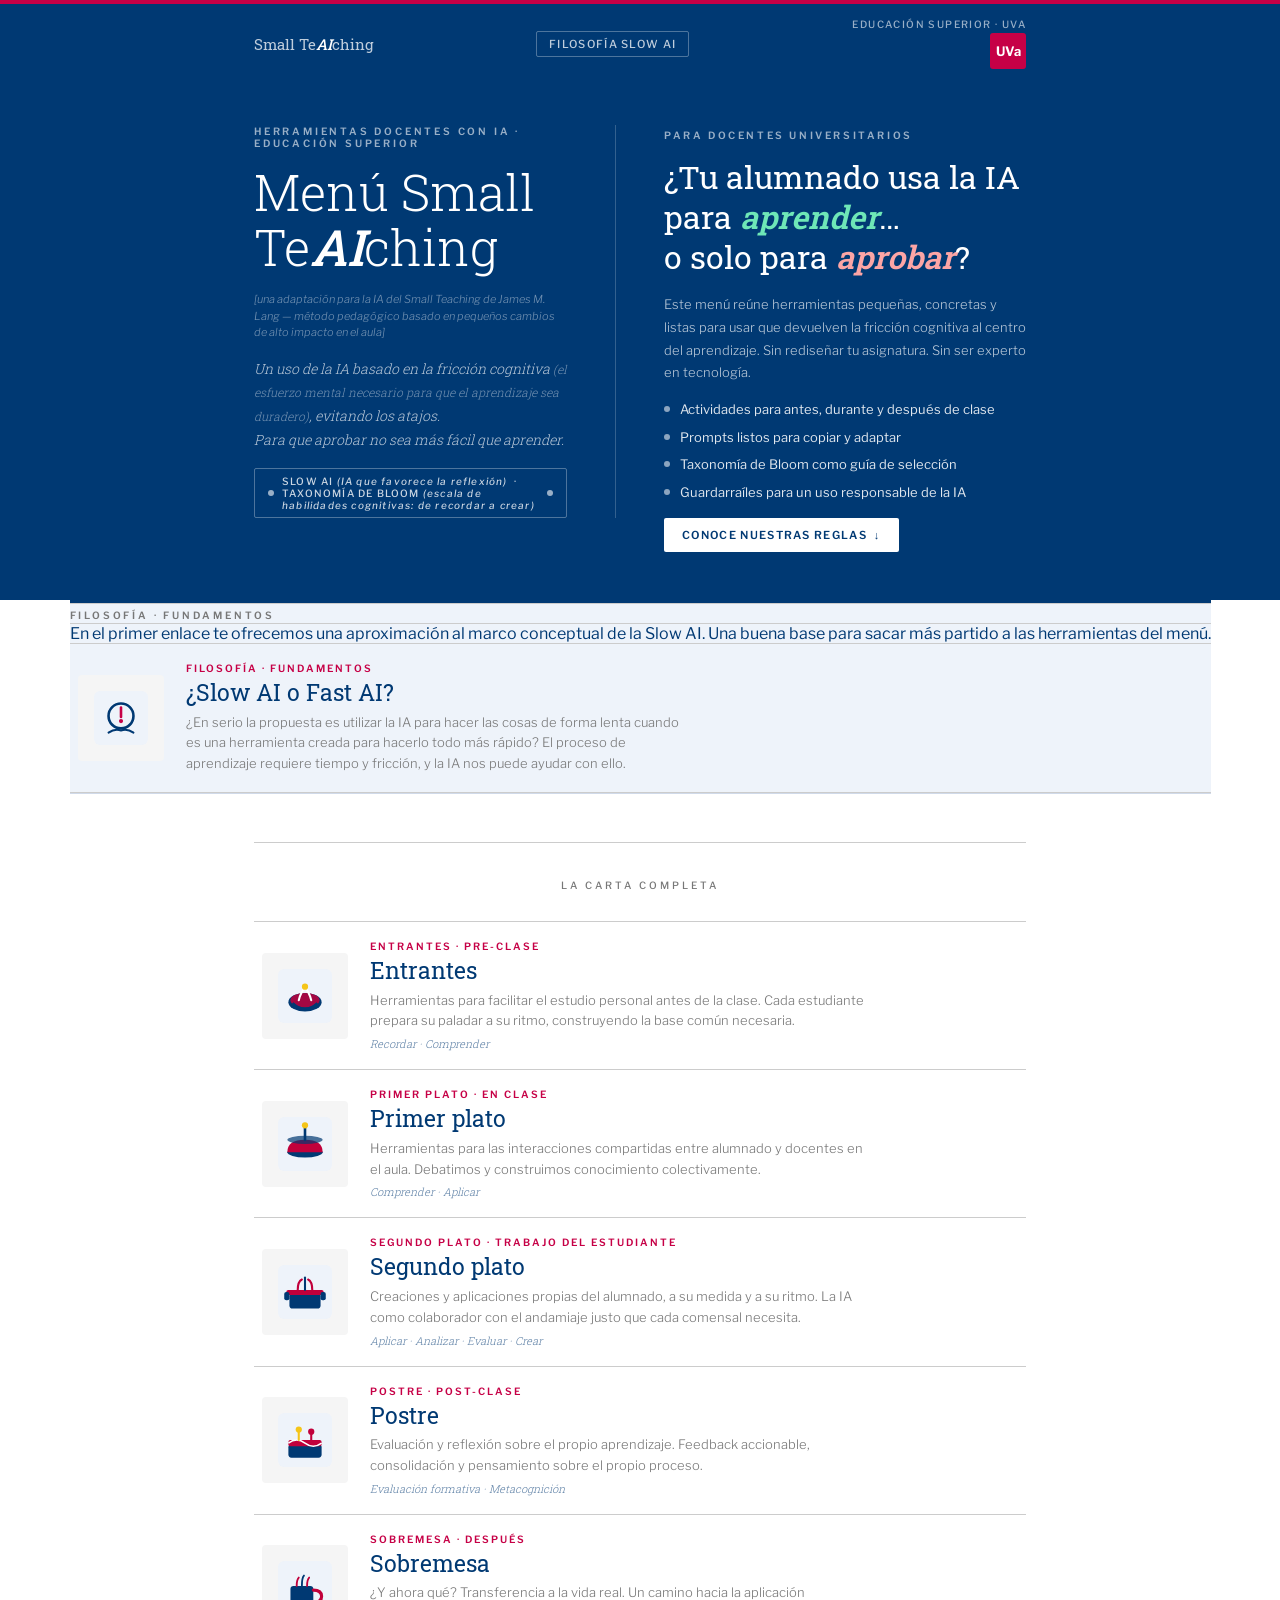
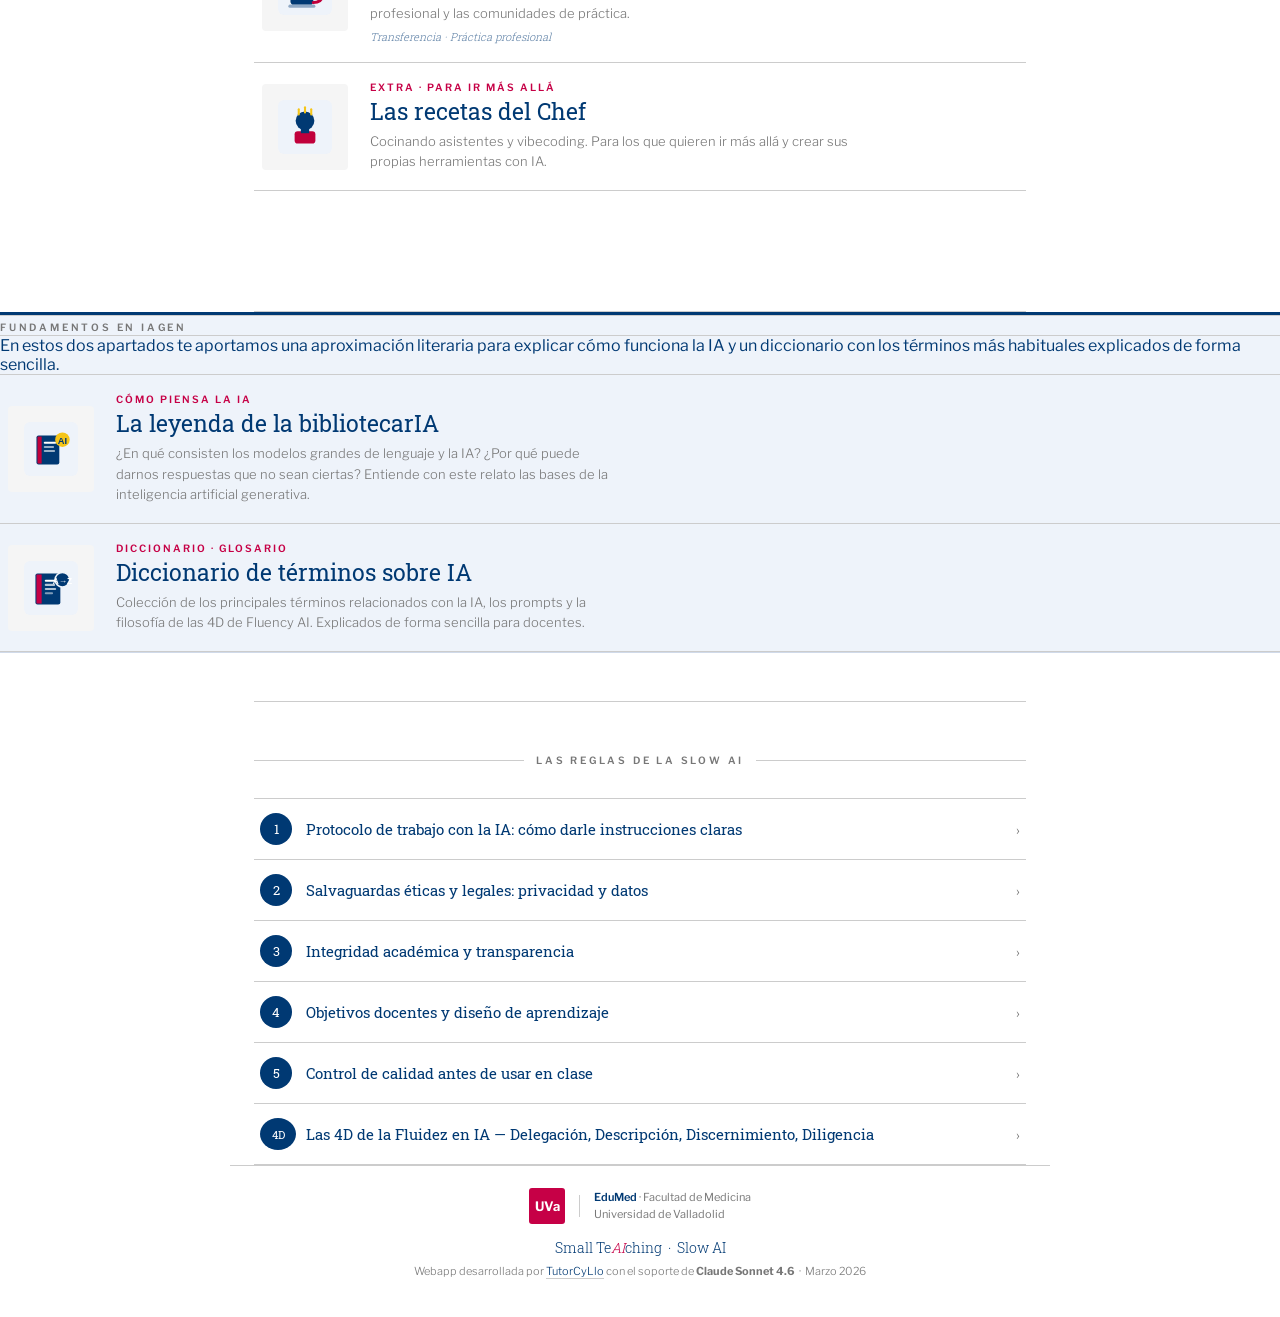
==== commit b4768041: "Update index.html" ====
--- a/index.html
+++ b/index.html
@@ -908,7 +908,7 @@
     </li>
 
     <li class="menu-item">
-      <a class="menu-link" href="https://tutorcyllo.github.io/smallteaiching/postre/">
+      <a class="menu-link" href="https://tutorcyllo.github.io/smallteaiching/postres/">
         <div class="item-thumb-wrap">
           <img class="item-thumb" data-src="https://raw.githubusercontent.com/Tutorcyllo/smallteaiching/main/images/postre.avif" alt="Postre"/>
           <svg class="item-icon" viewBox="0 0 52 52" fill="none" xmlns="http://www.w3.org/2000/svg">
@@ -1021,9 +1021,9 @@
     </li>
 
     <li class="menu-item">
-      <a class="menu-link" href="https://github.com/Tutorcyllo/smallteaiching/diccionario">
+      <a class="menu-link" href="https://tutorcyllo.github.io/smallteaiching/diccionario/">
         <div class="item-thumb-wrap">
-          <img class="item-thumb" data-src="https://github.com/Tutorcyllo/smallteaiching/blob/main/images/diccionario.avif" alt="Diccionario de términos IA" />
+          <img class="item-thumb" data-src="https://raw.githubusercontent.com/Tutorcyllo/smallteaiching/main/images/diccionario.avif" alt="Diccionario de términos IA" />
           <svg class="item-icon" viewBox="0 0 52 52" fill="none" xmlns="http://www.w3.org/2000/svg">
             <rect width="52" height="52" rx="6" fill="#EEF3FA"/>
             <rect x="11" y="12" width="24" height="30" rx="2" fill="#003973"/>
@@ -1342,8 +1342,8 @@
   });
 
   document.addEventListener('keydown', e => {
-    if (e.key === 'Escape') closeTip();
-  }); — funciona en todos los navegadores
+    if (e.key === 'Escape') { /* sin modal activo */ }
+  });
   // ⚠️ Si el repo fuera privado, alojar los PDFs en GitHub Pages del mismo repo
   // y usar URLs https://tutorcyllo.github.io/smallteaiching/assests/pdfs/NOMBRE.pdf
   async function descargarPDF(url, nombre, btn) {
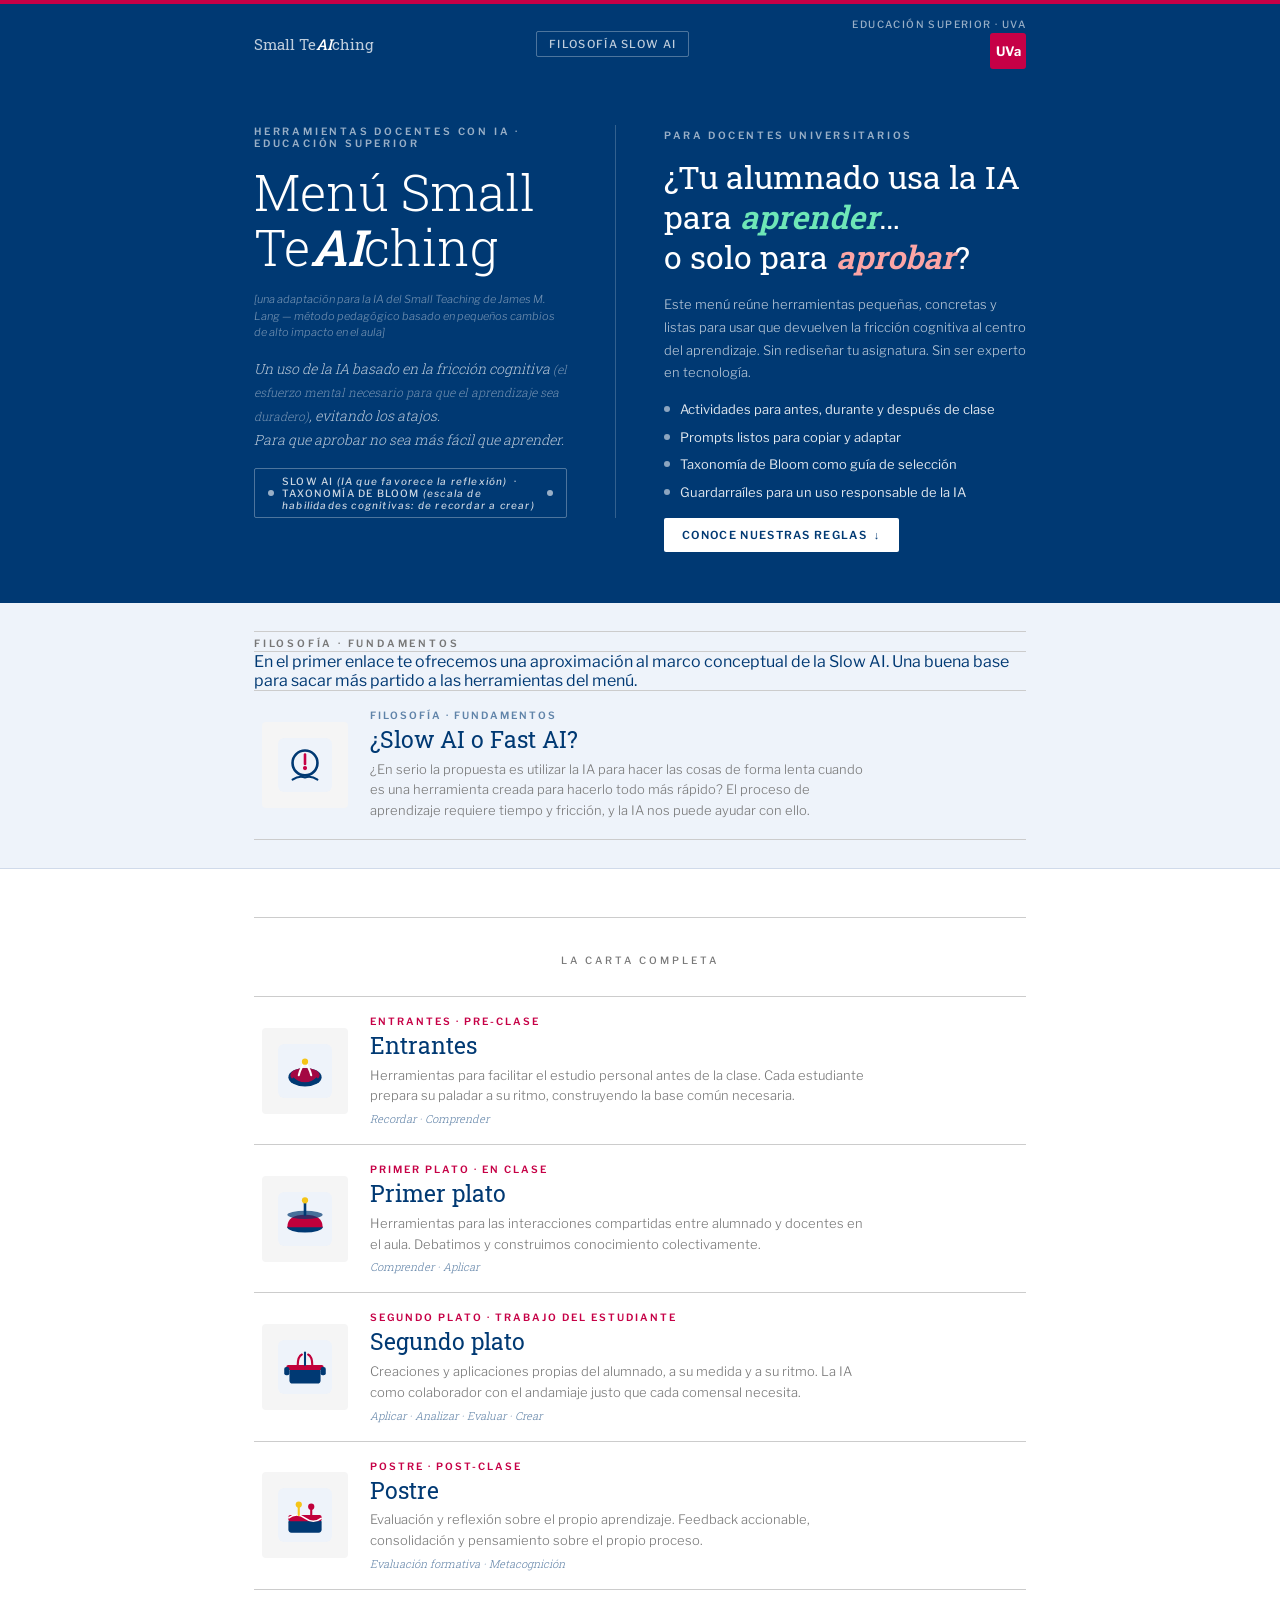
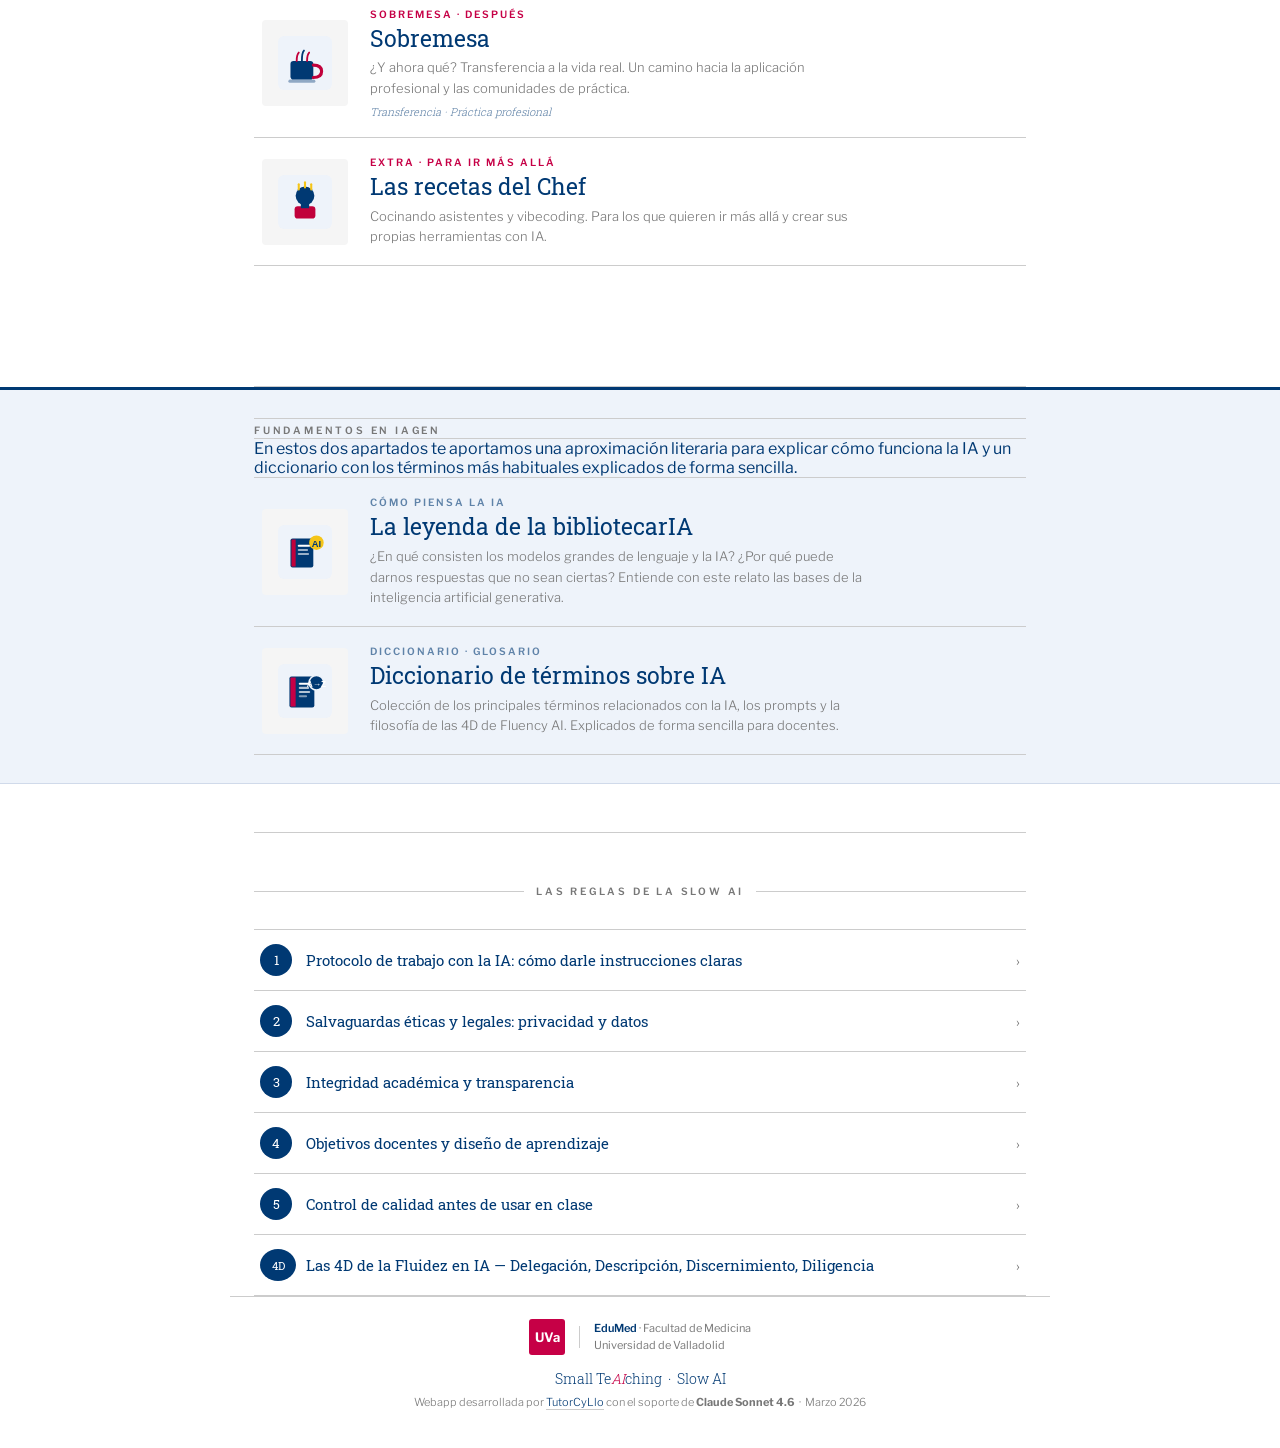
==== commit 8ac77d44: "Update index.html" ====
--- a/index.html
+++ b/index.html
@@ -721,11 +721,29 @@
   background: #EEF3FA;
   border-top: 3px solid var(--blue);
   border-bottom: 1px solid #d0daea;
+  width: 100%;
+  display: flex;
+  justify-content: center;
 }
 .iagen-section {
   background: #EEF3FA;
   border-top: 3px solid var(--blue);
   border-bottom: 1px solid #d0daea;
+}
+.intro-inner {
+  width: 100%;
+  max-width: 820px;
+  padding: 28px 24px;
+}
+.intro-section .item-course,
+.iagen-section .item-course {
+  color: var(--blue);
+  opacity: 0.6;
+}
+@media (max-width: 600px) {
+  .intro-inner {
+    padding: 20px 16px;
+  }
 }
 
   </style>
@@ -795,6 +813,7 @@
      ANTES DE EMPEZAR
 ════════════════════════ -->
 <section class="intro-section">
+  <div class="intro-inner">
   <div class="intro-header">
     <div class="rules-header-line"></div>
     <span class="rules-header-label">Filosofía · Fundamentos</span>
@@ -825,6 +844,7 @@
     </li>
 
   </ul>
+  </div>
 </section>
 
 <div class="section-divider"><hr /></div>
@@ -988,6 +1008,7 @@
      FUNDAMENTOS EN IAGEN
 ════════════════════════ -->
 <section class="intro-section iagen-section">
+  <div class="intro-inner">
   <div class="intro-header">
     <div class="rules-header-line"></div>
     <span class="rules-header-label">Fundamentos en IAgen</span>
@@ -1046,6 +1067,7 @@
     </li>
 
   </ul>
+  </div>
 </section>
 
 <div class="section-divider"><hr /></div>
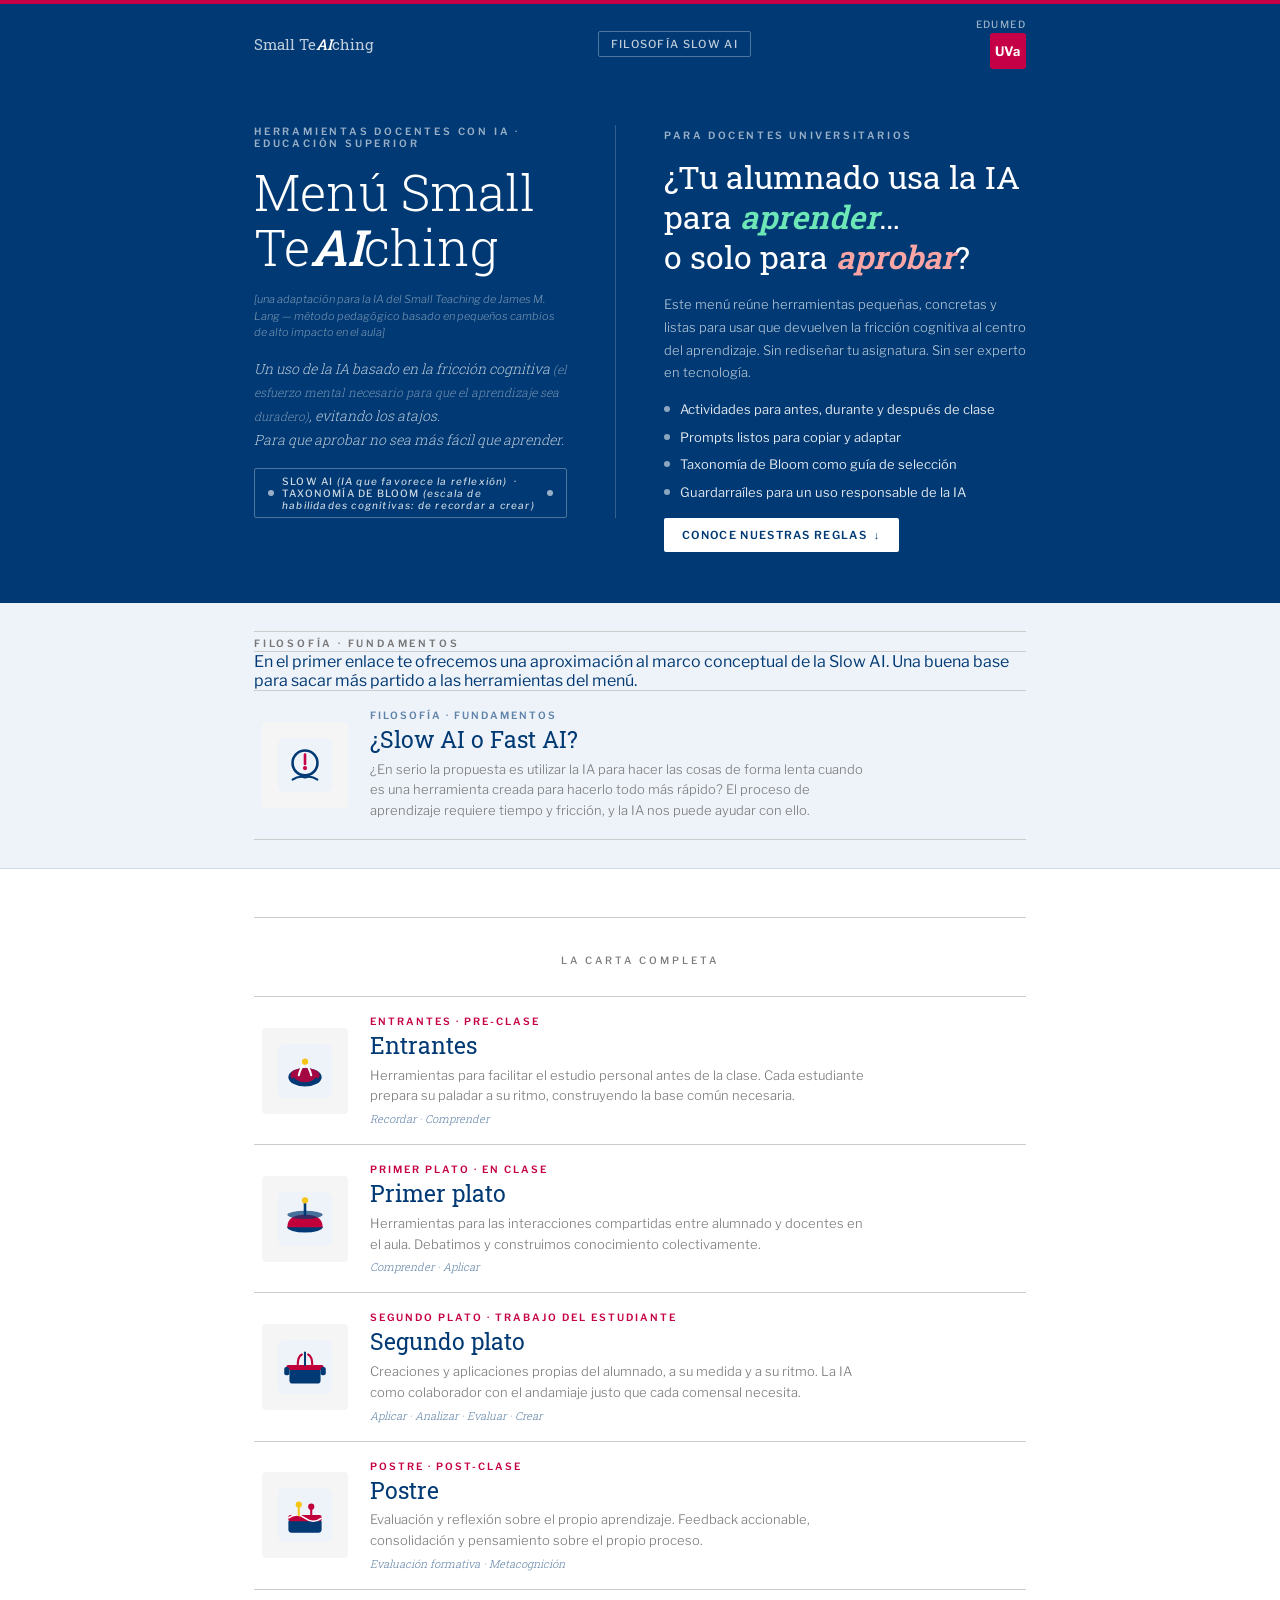
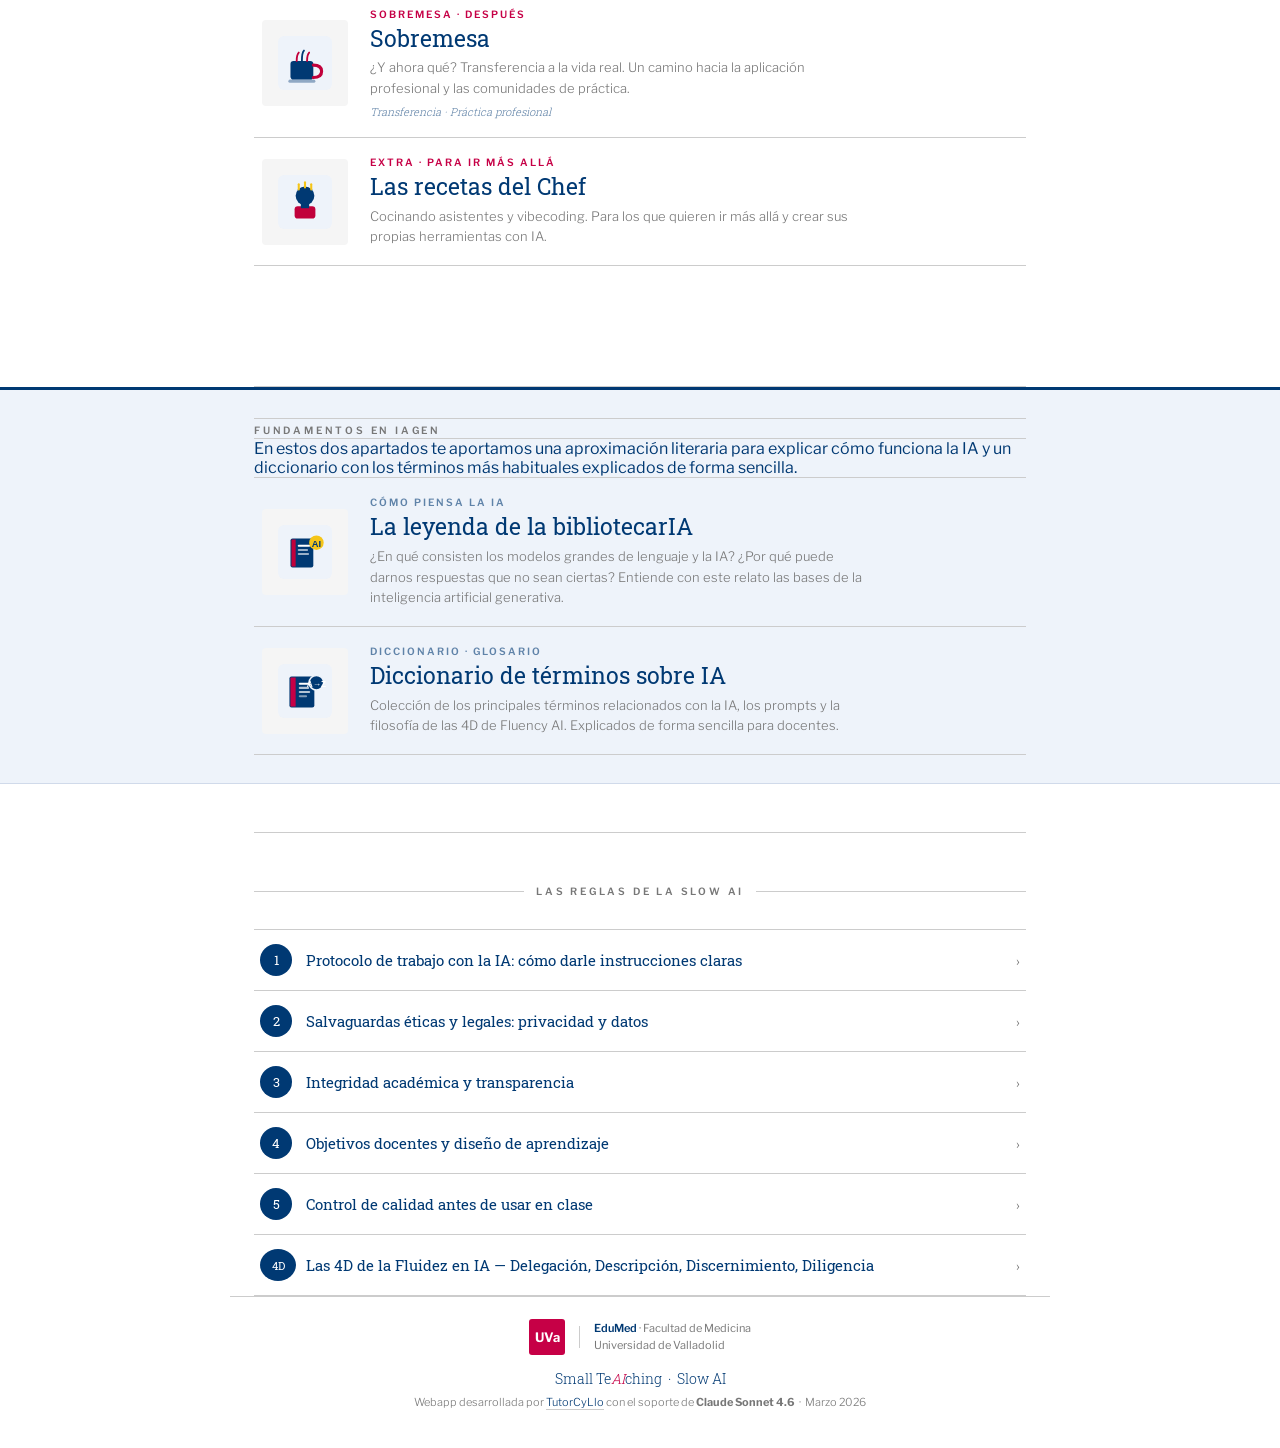
==== commit e668c934: "Update index.html" ====
--- a/index.html
+++ b/index.html
@@ -94,7 +94,10 @@
   letter-spacing: 0.14em;
   text-transform: uppercase;
   color: rgba(255,255,255,0.6);
-}
+  text-decoration: none;
+  transition: color 0.18s;
+}
+.nav-faculty:hover { color: rgba(255,255,255,1); }
 
 /* Logo UVa — cuadrado */
 .uva-pill {
@@ -758,7 +761,7 @@
     <a class="nav-title" href="https://tutorcyllo.github.io/smallteaiching/" style="text-decoration:none;">Small Te<em>AI</em>ching</a>
     <a class="nav-slowai" href="https://tutorcyllo.github.io/smallteaiching/slowai/">Filosofía Slow AI</a>
     <div class="nav-right">
-      <span class="nav-faculty">Educación Superior · UVa</span>
+      <a class="nav-faculty" href="https://tutorcyllo.github.io/EduMed.UVa/" target="_blank">EduMed</a>
       <span class="uva-pill">UVa</span>
     </div>
   </div>
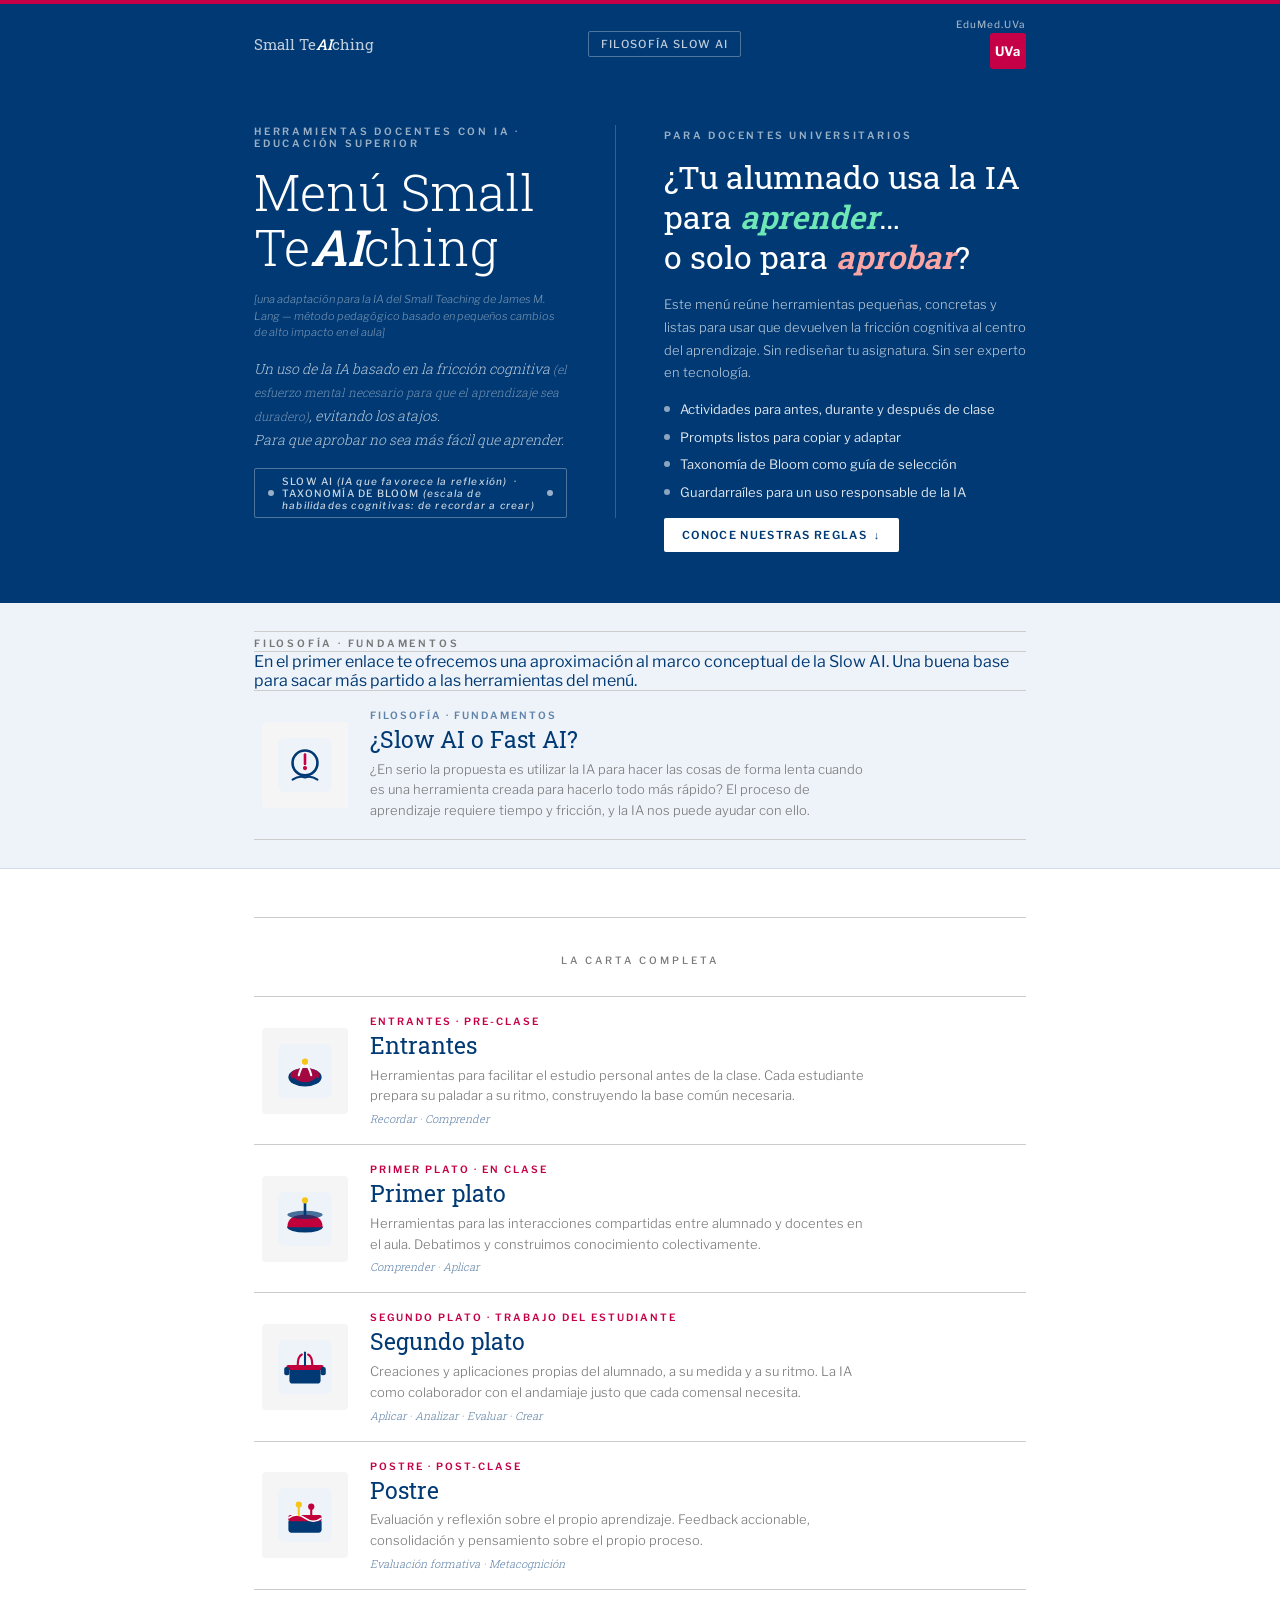
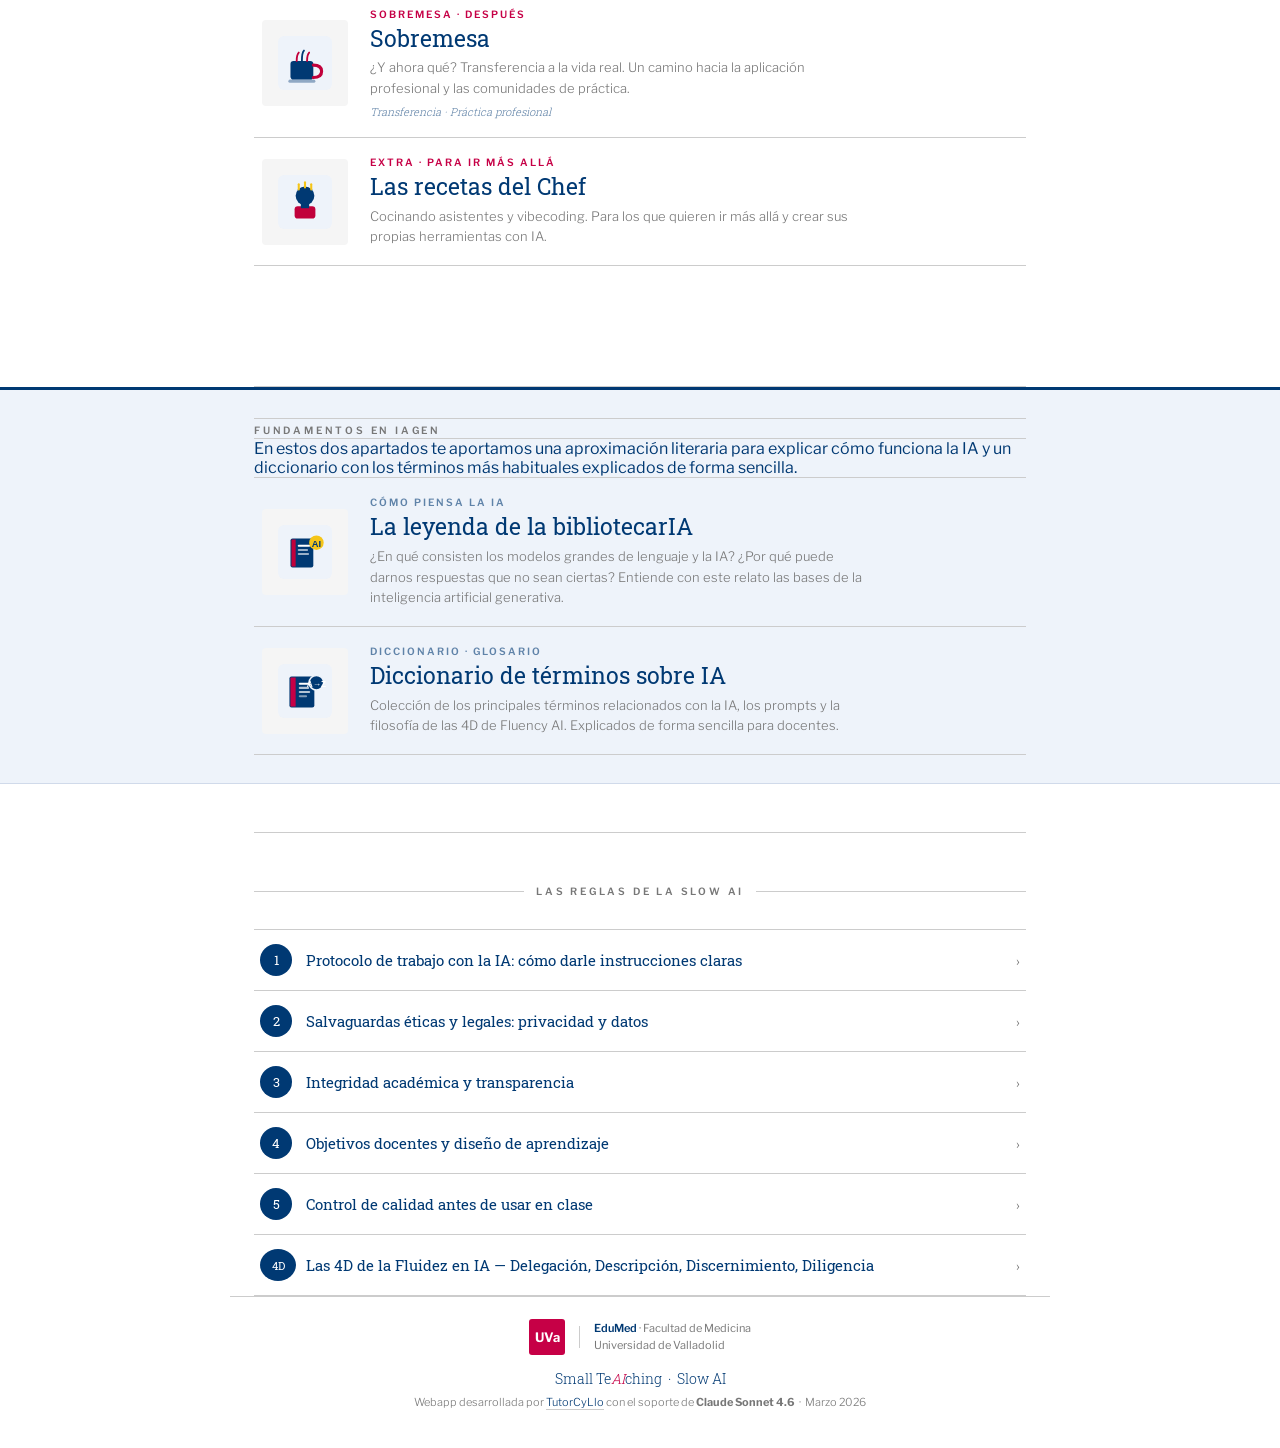
==== commit a30ac007: "Update faculty link and adjust CSS styles" ====
--- a/index.html
+++ b/index.html
@@ -91,8 +91,7 @@
 .nav-faculty {
   font-size: 10px;
   font-weight: 500;
-  letter-spacing: 0.14em;
-  text-transform: uppercase;
+  letter-spacing: 0.10em;
   color: rgba(255,255,255,0.6);
   text-decoration: none;
   transition: color 0.18s;
@@ -618,7 +617,7 @@
 .nav-slowai:hover { background: var(--red); color: var(--white); border-color: var(--red); }
 @media (max-width: 480px) {
   .nav-slowai { font-size: 9px; padding: 4px 8px; letter-spacing: 0.06em; }
-  .nav-faculty { display: none; }
+  .nav-faculty { font-size: 9px; letter-spacing: 0.08em; }
 }
 
 /* Ítems pendientes de construir */
@@ -761,7 +760,7 @@
     <a class="nav-title" href="https://tutorcyllo.github.io/smallteaiching/" style="text-decoration:none;">Small Te<em>AI</em>ching</a>
     <a class="nav-slowai" href="https://tutorcyllo.github.io/smallteaiching/slowai/">Filosofía Slow AI</a>
     <div class="nav-right">
-      <a class="nav-faculty" href="https://tutorcyllo.github.io/EduMed.UVa/" target="_blank">EduMed</a>
+      <a class="nav-faculty" href="https://tutorcyllo.github.io/EduMed.UVa/" target="_blank">EduMed.UVa</a>
       <span class="uva-pill">UVa</span>
     </div>
   </div>
